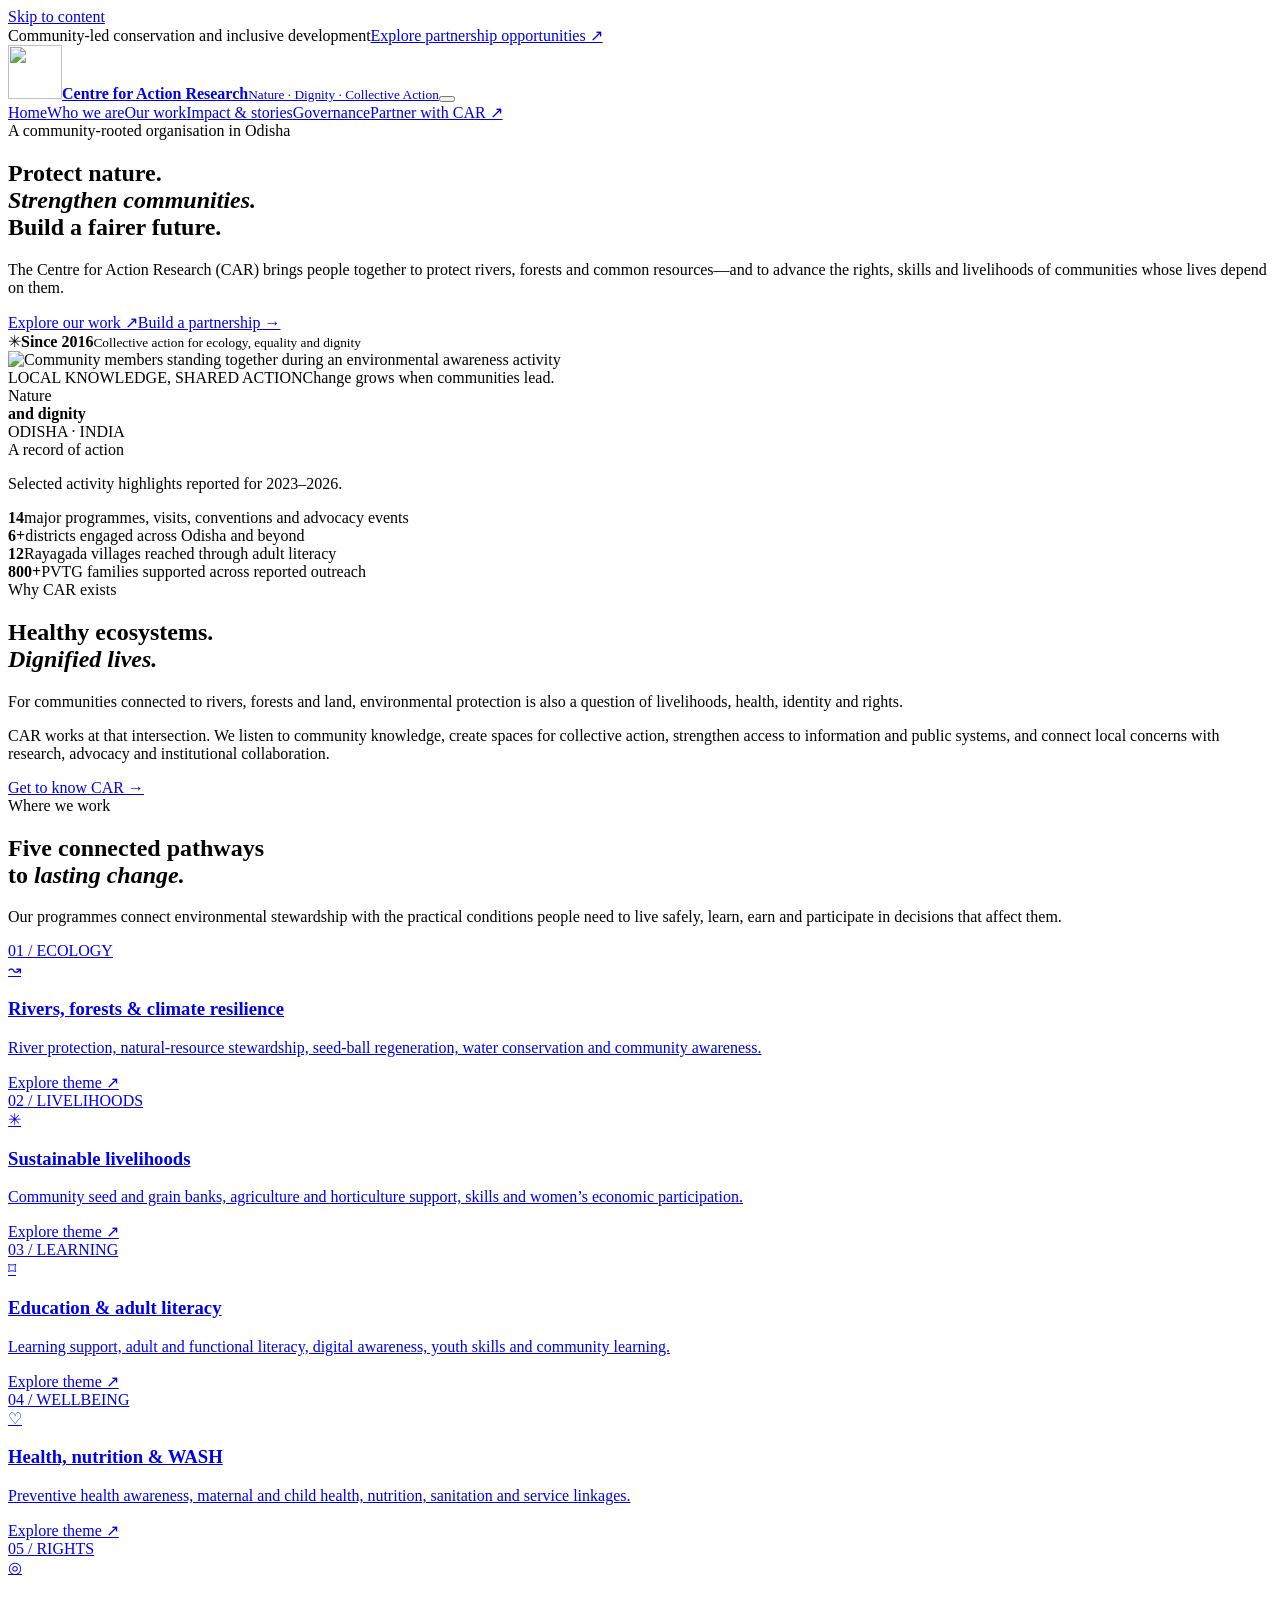
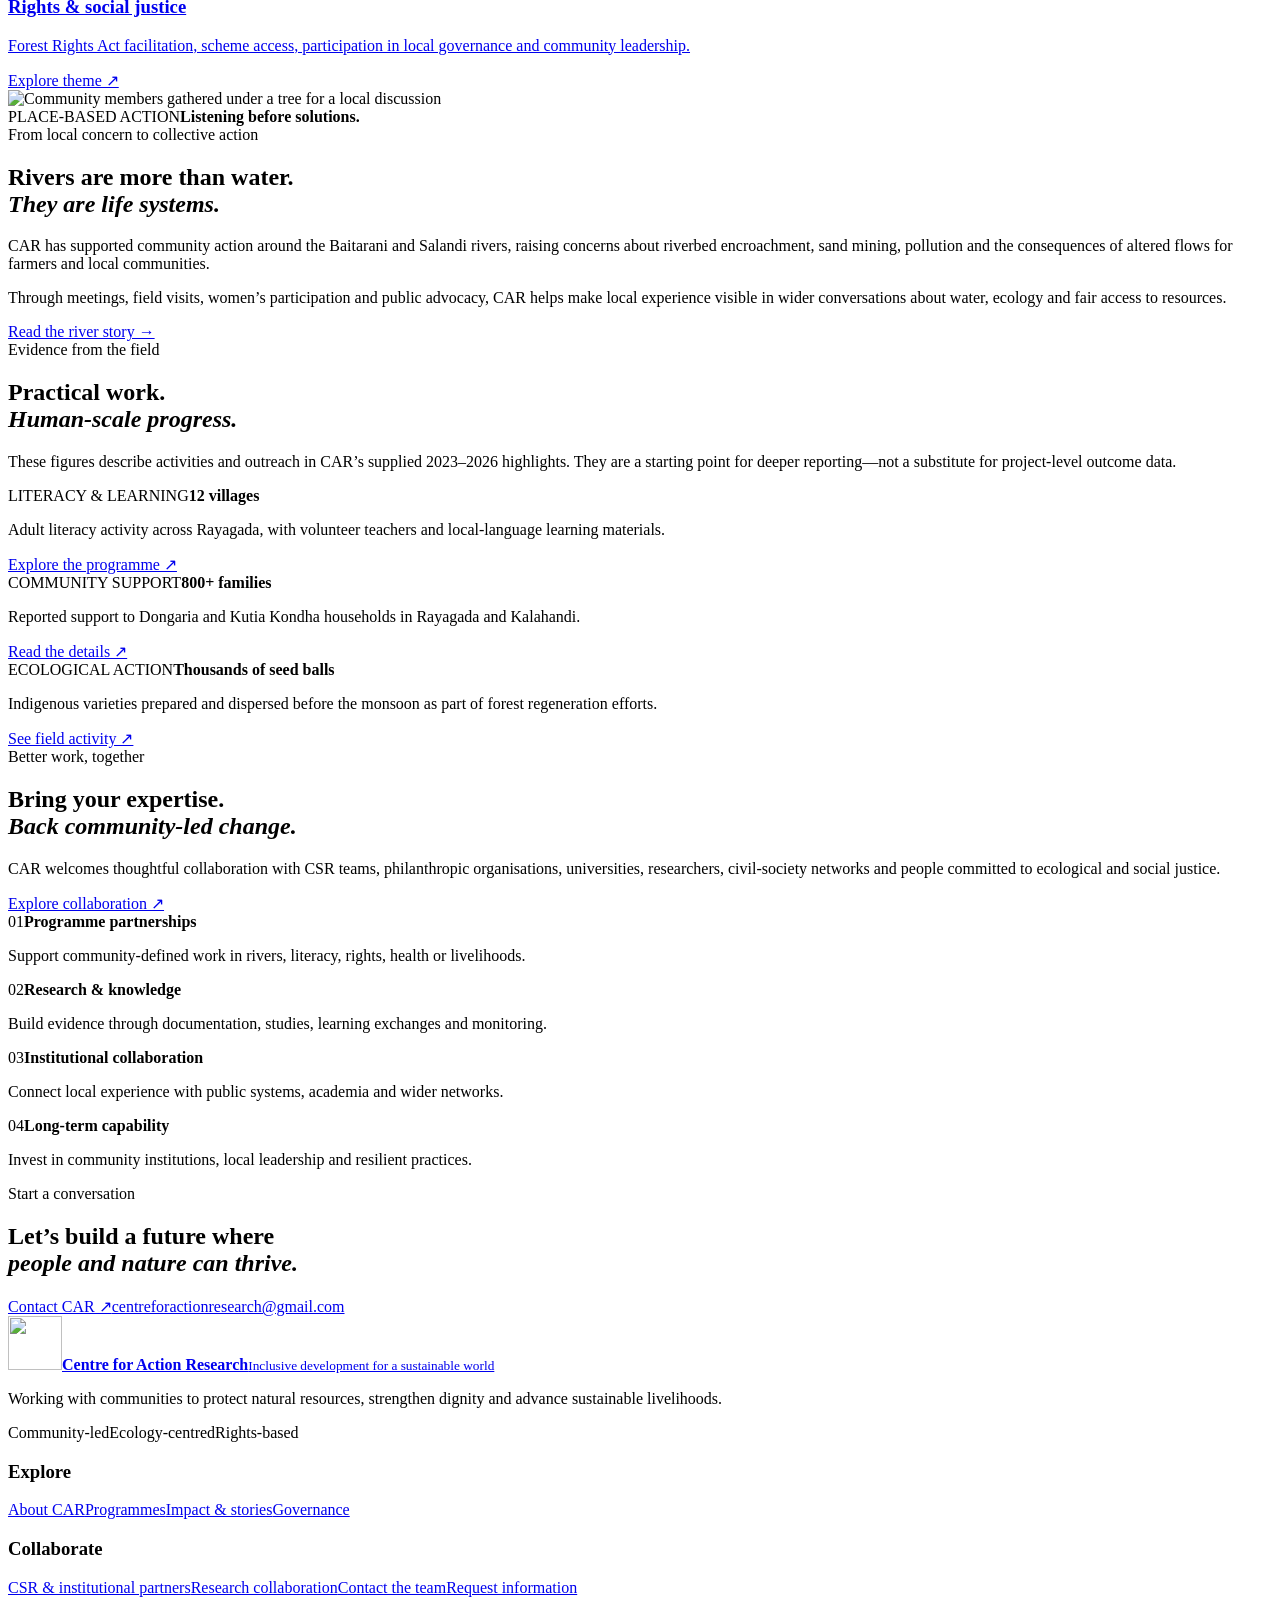
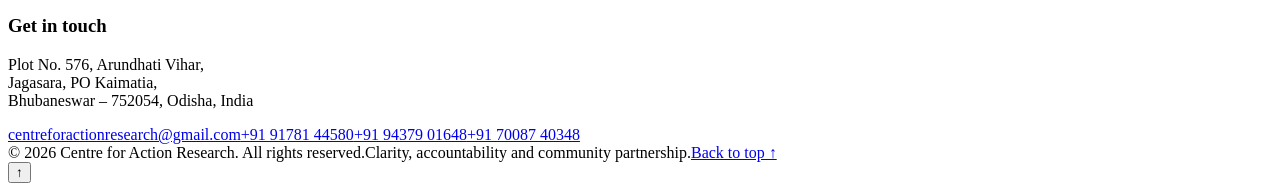
==== index.html @ 3610c7e8 "Add files via upload" ====
<!doctype html><html lang="en"><head><meta charset="utf-8"><meta name="viewport" content="width=device-width, initial-scale=1"><meta name="theme-color" content="#143b2d"><meta name="description" content="Community-led work to protect rivers, forests and common resources while advancing rights, learning and sustainable livelihoods."><meta property="og:type" content="website"><meta property="og:title" content="Nature, dignity & collective action | Centre for Action Research"><meta property="og:description" content="Community-led work to protect rivers, forests and common resources while advancing rights, learning and sustainable livelihoods."><meta property="og:image" content="assets/environment-day.webp"><title>Nature, dignity & collective action | Centre for Action Research</title><link rel="icon" type="image/png" href="assets/favicon.png"><link rel="preconnect" href="https://fonts.googleapis.com"><link rel="preconnect" href="https://fonts.gstatic.com" crossorigin><link href="https://fonts.googleapis.com/css2?family=DM+Sans:wght@400;500;600;700&family=Manrope:wght@400;500;600;700;800&family=Newsreader:opsz,wght@6..72,400;6..72,500;6..72,600&display=swap" rel="stylesheet"><link rel="stylesheet" href="assets/styles.css"></head><body data-current="index.html"><a class="skip-link" href="#main">Skip to content</a><div class="announcement"><div class="container announce-inner"><span><i></i> Community-led conservation and inclusive development</span><a href="partnerships.html">Explore partnership opportunities ↗</a></div></div><header class="site-header" id="top"><div class="container nav-shell"><a class="brand" href="index.html" aria-label="Centre for Action Research home"><img src="assets/car-mark.webp" alt="" width="54" height="54"><span class="brand-copy"><b>Centre for Action Research</b><small>Nature · Dignity · Collective Action</small></span></a><button class="menu-toggle" type="button" aria-label="Open navigation" aria-expanded="false" aria-controls="primary-navigation"><span></span><span></span></button><nav class="primary-nav" id="primary-navigation" aria-label="Main navigation"><a href="index.html" data-page="index.html">Home</a><a href="about.html" data-page="about.html">Who we are</a><a href="programmes.html" data-page="programmes.html">Our work</a><a href="impact.html" data-page="impact.html">Impact & stories</a><a href="governance.html" data-page="governance.html">Governance</a><a class="nav-cta" href="partnerships.html">Partner with CAR ↗</a></nav></div></header><main id="main">
<section class="hero"><div class="container hero-grid"><div class="hero-copy" data-reveal><div class="eyebrow"><span class="eyebrow-line"></span>A community-rooted organisation in Odisha</div><h1>Protect nature.<br><em>Strengthen communities.</em><br>Build a fairer future.</h1><p class="hero-lede">The Centre for Action Research (CAR) brings people together to protect rivers, forests and common resources—and to advance the rights, skills and livelihoods of communities whose lives depend on them.</p><div class="hero-actions"><a class="btn btn-primary" href="programmes.html">Explore our work ↗</a><a class="btn btn-quiet" href="partnerships.html">Build a partnership →</a></div><div class="hero-note"><span class="note-mark">✳</span><span><b>Since 2016</b><small>Collective action for ecology, equality and dignity</small></span></div></div><div class="hero-visual" data-reveal><div class="hero-photo-wrap"><img src="assets/environment-day.webp" alt="Community members standing together during an environmental awareness activity" fetchpriority="high"><div class="photo-vignette"></div><div class="photo-caption"><span class="caption-kicker">LOCAL KNOWLEDGE, SHARED ACTION</span><span>Change grows when communities lead.</span></div></div><div class="hero-seal"><img src="assets/car-mark.webp" alt=""><span>Nature<br><b>and dignity</b></span></div><div class="hero-side-label">ODISHA · INDIA</div></div></div></section>
<section class="proof-strip"><div class="container proof-grid"><div class="proof-intro"><span class="eyebrow eyebrow-dark">A record of action</span><p>Selected activity highlights reported for 2023–2026.</p></div><div class="proof-stat"><strong>14</strong><span>major programmes, visits, conventions and advocacy events</span></div><div class="proof-stat"><strong>6+</strong><span>districts engaged across Odisha and beyond</span></div><div class="proof-stat"><strong>12</strong><span>Rayagada villages reached through adult literacy</span></div><div class="proof-stat"><strong>800+</strong><span>PVTG families supported across reported outreach</span></div></div></section>
<section class="section section-intro"><div class="container intro-grid"><div data-reveal><div class="eyebrow"><span class="eyebrow-line"></span>Why CAR exists</div><h2>Healthy ecosystems.<br><em>Dignified lives.</em></h2></div><div class="intro-text" data-reveal><p class="lead">For communities connected to rivers, forests and land, environmental protection is also a question of livelihoods, health, identity and rights.</p><p>CAR works at that intersection. We listen to community knowledge, create spaces for collective action, strengthen access to information and public systems, and connect local concerns with research, advocacy and institutional collaboration.</p><a class="text-link" href="about.html">Get to know CAR →</a></div></div></section>
<section class="section section-paper"><div class="container"><div class="section-heading-row" data-reveal><div><div class="eyebrow"><span class="eyebrow-line"></span>Where we work</div><h2>Five connected pathways<br>to <em>lasting change.</em></h2></div><p>Our programmes connect environmental stewardship with the practical conditions people need to live safely, learn, earn and participate in decisions that affect them.</p></div><div class="work-grid">
<a class="work-card work-card-feature" href="programmes.html#environment" data-reveal><div class="card-number">01 / ECOLOGY</div><div class="card-icon">↝</div><h3>Rivers, forests & climate resilience</h3><p>River protection, natural-resource stewardship, seed-ball regeneration, water conservation and community awareness.</p><span class="card-arrow">Explore theme ↗</span></a>
<a class="work-card" href="programmes.html#livelihoods" data-reveal><div class="card-number">02 / LIVELIHOODS</div><div class="card-icon">✳</div><h3>Sustainable livelihoods</h3><p>Community seed and grain banks, agriculture and horticulture support, skills and women’s economic participation.</p><span class="card-arrow">Explore theme ↗</span></a>
<a class="work-card" href="programmes.html#learning" data-reveal><div class="card-number">03 / LEARNING</div><div class="card-icon">⌑</div><h3>Education & adult literacy</h3><p>Learning support, adult and functional literacy, digital awareness, youth skills and community learning.</p><span class="card-arrow">Explore theme ↗</span></a>
<a class="work-card" href="programmes.html#health" data-reveal><div class="card-number">04 / WELLBEING</div><div class="card-icon">♡</div><h3>Health, nutrition & WASH</h3><p>Preventive health awareness, maternal and child health, nutrition, sanitation and service linkages.</p><span class="card-arrow">Explore theme ↗</span></a>
<a class="work-card" href="programmes.html#justice" data-reveal><div class="card-number">05 / RIGHTS</div><div class="card-icon">◎</div><h3>Rights & social justice</h3><p>Forest Rights Act facilitation, scheme access, participation in local governance and community leadership.</p><span class="card-arrow">Explore theme ↗</span></a></div></div></section>
<section class="section river-story"><div class="container story-grid"><div class="story-image" data-reveal><img src="assets/community-dialogue.webp" alt="Community members gathered under a tree for a local discussion"><div class="image-label"><span>PLACE-BASED ACTION</span><b>Listening before solutions.</b></div></div><div class="story-copy" data-reveal><div class="eyebrow eyebrow-light"><span class="eyebrow-line"></span>From local concern to collective action</div><h2>Rivers are more than water.<br><em>They are life systems.</em></h2><p>CAR has supported community action around the Baitarani and Salandi rivers, raising concerns about riverbed encroachment, sand mining, pollution and the consequences of altered flows for farmers and local communities.</p><p>Through meetings, field visits, women’s participation and public advocacy, CAR helps make local experience visible in wider conversations about water, ecology and fair access to resources.</p><a class="btn btn-light-outline" href="impact.html#rivers">Read the river story →</a></div></div></section>
<section class="section"><div class="container"><div class="section-heading-row" data-reveal><div><div class="eyebrow"><span class="eyebrow-line"></span>Evidence from the field</div><h2>Practical work.<br><em>Human-scale progress.</em></h2></div><p>These figures describe activities and outreach in CAR’s supplied 2023–2026 highlights. They are a starting point for deeper reporting—not a substitute for project-level outcome data.</p></div><div class="impact-band"><article class="impact-feature"><span class="impact-label">LITERACY & LEARNING</span><strong>12 villages</strong><p>Adult literacy activity across Rayagada, with volunteer teachers and local-language learning materials.</p><a href="impact.html#literacy">Explore the programme ↗</a></article><article class="impact-feature"><span class="impact-label">COMMUNITY SUPPORT</span><strong>800+ families</strong><p>Reported support to Dongaria and Kutia Kondha households in Rayagada and Kalahandi.</p><a href="impact.html#pvtg">Read the details ↗</a></article><article class="impact-feature"><span class="impact-label">ECOLOGICAL ACTION</span><strong>Thousands of seed balls</strong><p>Indigenous varieties prepared and dispersed before the monsoon as part of forest regeneration efforts.</p><a href="impact.html#seedballs">See field activity ↗</a></article></div></div></section>
<section class="section section-paper"><div class="container partners-grid"><div data-reveal><div class="eyebrow"><span class="eyebrow-line"></span>Better work, together</div><h2>Bring your expertise.<br><em>Back community-led change.</em></h2><p class="lead">CAR welcomes thoughtful collaboration with CSR teams, philanthropic organisations, universities, researchers, civil-society networks and people committed to ecological and social justice.</p><a class="btn btn-primary" href="partnerships.html">Explore collaboration ↗</a></div><div class="partner-note-grid" data-reveal><div class="partner-note"><span>01</span><b>Programme partnerships</b><p>Support community-defined work in rivers, literacy, rights, health or livelihoods.</p></div><div class="partner-note"><span>02</span><b>Research & knowledge</b><p>Build evidence through documentation, studies, learning exchanges and monitoring.</p></div><div class="partner-note"><span>03</span><b>Institutional collaboration</b><p>Connect local experience with public systems, academia and wider networks.</p></div><div class="partner-note"><span>04</span><b>Long-term capability</b><p>Invest in community institutions, local leadership and resilient practices.</p></div></div></div></section>
<section class="section final-cta"><div class="container cta-inner" data-reveal><div><span class="eyebrow eyebrow-light"><span class="eyebrow-line"></span>Start a conversation</span><h2>Let’s build a future where<br><em>people and nature can thrive.</em></h2></div><div class="cta-actions"><a class="btn btn-sand" href="contact.html">Contact CAR ↗</a><a class="cta-email" href="mailto:centreforactionresearch@gmail.com">centreforactionresearch@gmail.com</a></div></div></section>
</main>
<footer class="site-footer"><div class="container footer-top"><div class="footer-brand-block"><a class="brand brand-footer" href="index.html"><img src="assets/car-mark.webp" alt="" width="54" height="54"><span class="brand-copy"><b>Centre for Action Research</b><small>Inclusive development for a sustainable world</small></span></a><p>Working with communities to protect natural resources, strengthen dignity and advance sustainable livelihoods.</p><div class="footer-pills"><span>Community-led</span><span>Ecology-centred</span><span>Rights-based</span></div></div><div class="footer-col"><h3>Explore</h3><a href="about.html">About CAR</a><a href="programmes.html">Programmes</a><a href="impact.html">Impact & stories</a><a href="governance.html">Governance</a></div><div class="footer-col"><h3>Collaborate</h3><a href="partnerships.html">CSR & institutional partners</a><a href="partnerships.html#research">Research collaboration</a><a href="contact.html">Contact the team</a><a href="mailto:centreforactionresearch@gmail.com?subject=CAR%20information%20request">Request information</a></div><div class="footer-col footer-contact"><h3>Get in touch</h3><p>Plot No. 576, Arundhati Vihar,<br>Jagasara, PO Kaimatia,<br>Bhubaneswar – 752054, Odisha, India</p><a href="mailto:centreforactionresearch@gmail.com">centreforactionresearch@gmail.com</a><a href="tel:+919178144580">+91 91781 44580</a><a href="tel:+919437901648">+91 94379 01648</a><a href="tel:+917008740348">+91 70087 40348</a></div></div><div class="container footer-bottom"><span>© <span data-year>2026</span> Centre for Action Research. All rights reserved.</span><span>Clarity, accountability and community partnership.</span><a href="#top">Back to top ↑</a></div></footer><button class="back-to-top" type="button" aria-label="Back to top">↑</button><script src="assets/site.js" defer></script></body></html>
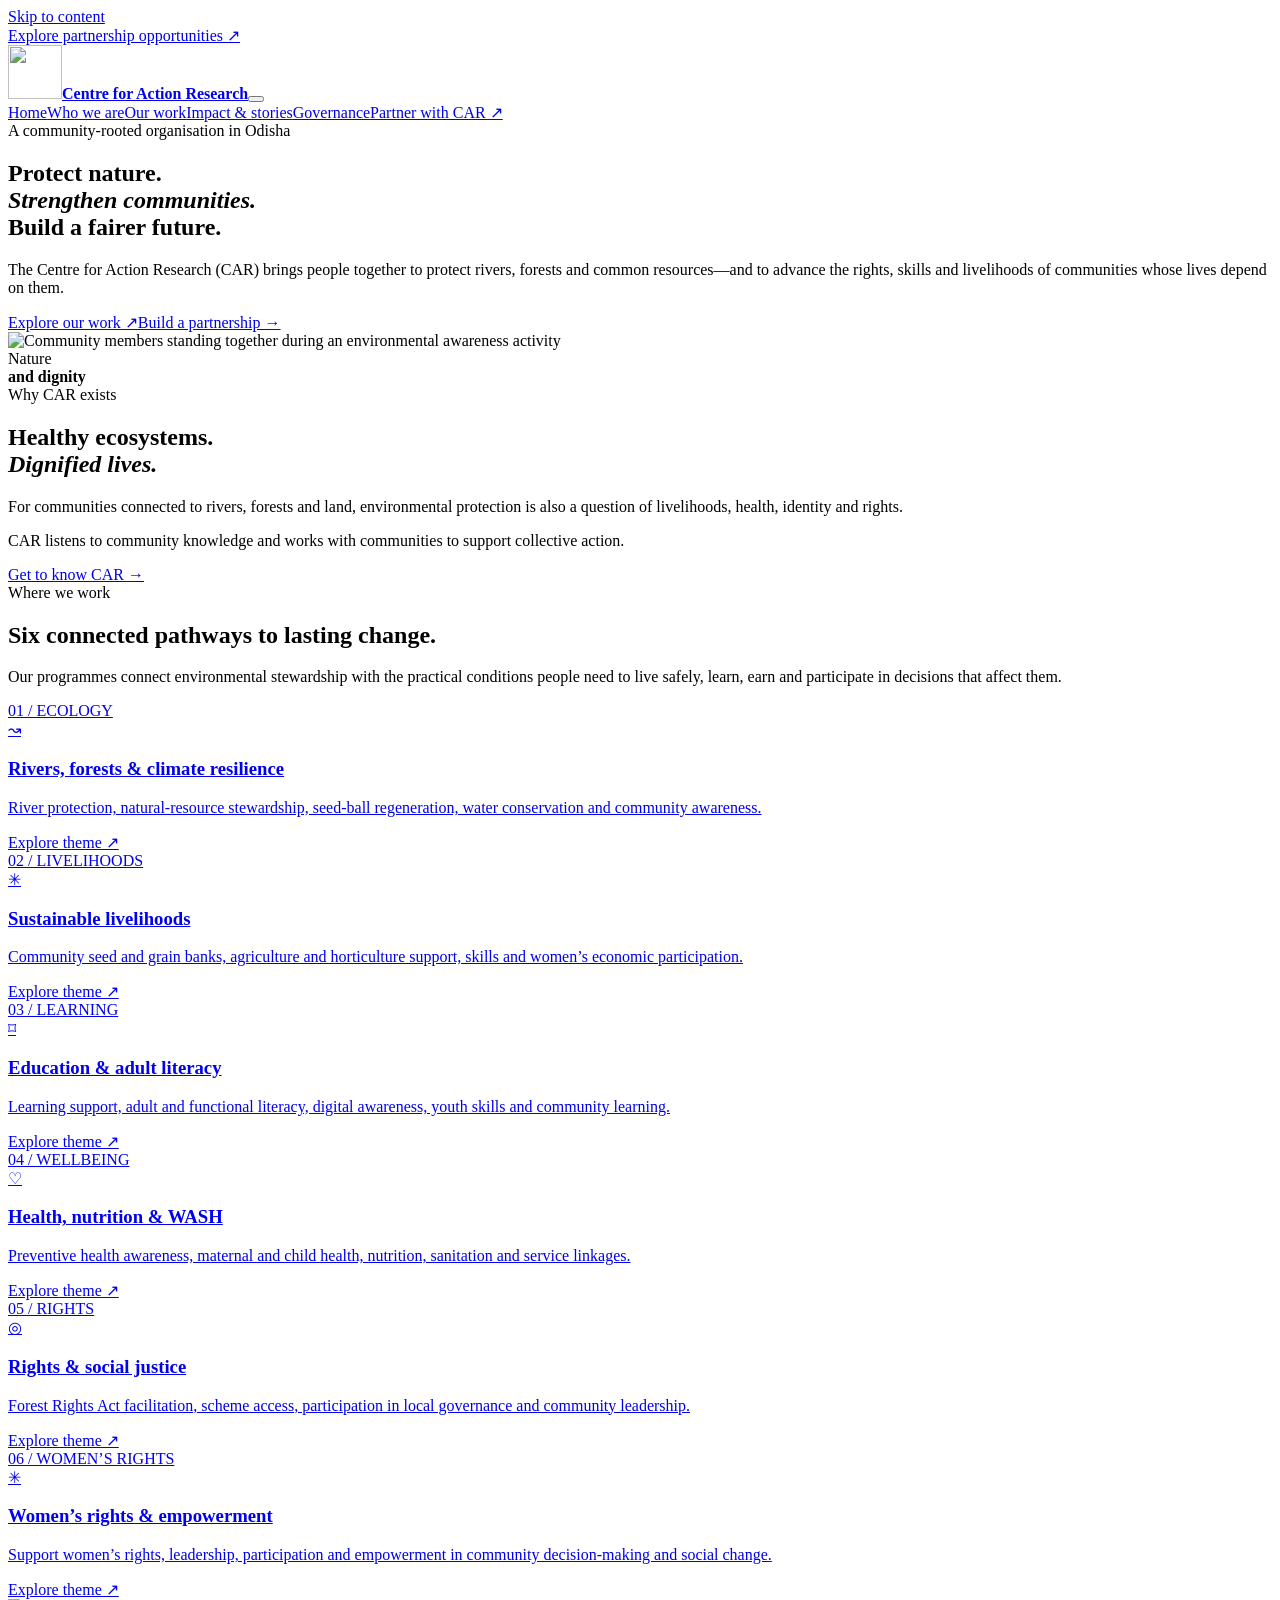
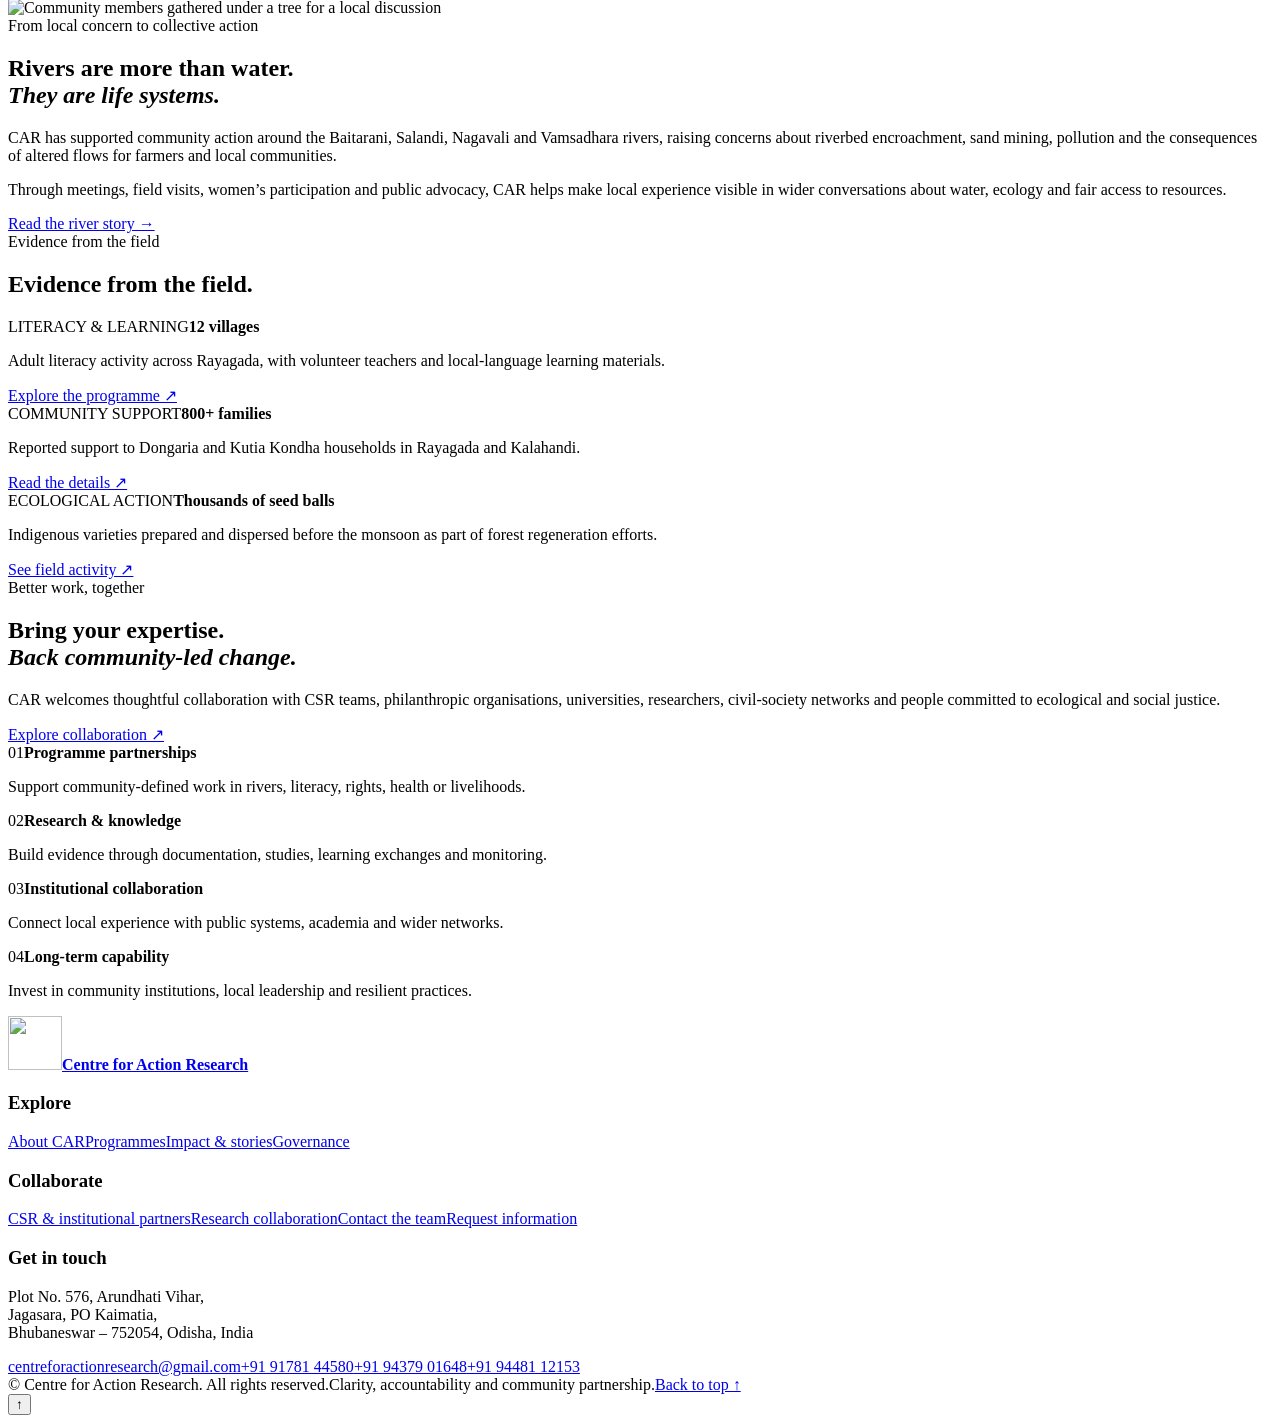
==== commit 3db8ac3f: "Add files via upload" ====
--- a/index.html
+++ b/index.html
@@ -1,16 +1,16 @@
-<!doctype html><html lang="en"><head><meta charset="utf-8"><meta name="viewport" content="width=device-width, initial-scale=1"><meta name="theme-color" content="#143b2d"><meta name="description" content="Community-led work to protect rivers, forests and common resources while advancing rights, learning and sustainable livelihoods."><meta property="og:type" content="website"><meta property="og:title" content="Nature, dignity & collective action | Centre for Action Research"><meta property="og:description" content="Community-led work to protect rivers, forests and common resources while advancing rights, learning and sustainable livelihoods."><meta property="og:image" content="assets/environment-day.webp"><title>Nature, dignity & collective action | Centre for Action Research</title><link rel="icon" type="image/png" href="assets/favicon.png"><link rel="preconnect" href="https://fonts.googleapis.com"><link rel="preconnect" href="https://fonts.gstatic.com" crossorigin><link href="https://fonts.googleapis.com/css2?family=DM+Sans:wght@400;500;600;700&family=Manrope:wght@400;500;600;700;800&family=Newsreader:opsz,wght@6..72,400;6..72,500;6..72,600&display=swap" rel="stylesheet"><link rel="stylesheet" href="assets/styles.css"></head><body data-current="index.html"><a class="skip-link" href="#main">Skip to content</a><div class="announcement"><div class="container announce-inner"><span><i></i> Community-led conservation and inclusive development</span><a href="partnerships.html">Explore partnership opportunities ↗</a></div></div><header class="site-header" id="top"><div class="container nav-shell"><a class="brand" href="index.html" aria-label="Centre for Action Research home"><img src="assets/car-mark.webp" alt="" width="54" height="54"><span class="brand-copy"><b>Centre for Action Research</b><small>Nature · Dignity · Collective Action</small></span></a><button class="menu-toggle" type="button" aria-label="Open navigation" aria-expanded="false" aria-controls="primary-navigation"><span></span><span></span></button><nav class="primary-nav" id="primary-navigation" aria-label="Main navigation"><a href="index.html" data-page="index.html">Home</a><a href="about.html" data-page="about.html">Who we are</a><a href="programmes.html" data-page="programmes.html">Our work</a><a href="impact.html" data-page="impact.html">Impact & stories</a><a href="governance.html" data-page="governance.html">Governance</a><a class="nav-cta" href="partnerships.html">Partner with CAR ↗</a></nav></div></header><main id="main">
-<section class="hero"><div class="container hero-grid"><div class="hero-copy" data-reveal><div class="eyebrow"><span class="eyebrow-line"></span>A community-rooted organisation in Odisha</div><h1>Protect nature.<br><em>Strengthen communities.</em><br>Build a fairer future.</h1><p class="hero-lede">The Centre for Action Research (CAR) brings people together to protect rivers, forests and common resources—and to advance the rights, skills and livelihoods of communities whose lives depend on them.</p><div class="hero-actions"><a class="btn btn-primary" href="programmes.html">Explore our work ↗</a><a class="btn btn-quiet" href="partnerships.html">Build a partnership →</a></div><div class="hero-note"><span class="note-mark">✳</span><span><b>Since 2016</b><small>Collective action for ecology, equality and dignity</small></span></div></div><div class="hero-visual" data-reveal><div class="hero-photo-wrap"><img src="assets/environment-day.webp" alt="Community members standing together during an environmental awareness activity" fetchpriority="high"><div class="photo-vignette"></div><div class="photo-caption"><span class="caption-kicker">LOCAL KNOWLEDGE, SHARED ACTION</span><span>Change grows when communities lead.</span></div></div><div class="hero-seal"><img src="assets/car-mark.webp" alt=""><span>Nature<br><b>and dignity</b></span></div><div class="hero-side-label">ODISHA · INDIA</div></div></div></section>
-<section class="proof-strip"><div class="container proof-grid"><div class="proof-intro"><span class="eyebrow eyebrow-dark">A record of action</span><p>Selected activity highlights reported for 2023–2026.</p></div><div class="proof-stat"><strong>14</strong><span>major programmes, visits, conventions and advocacy events</span></div><div class="proof-stat"><strong>6+</strong><span>districts engaged across Odisha and beyond</span></div><div class="proof-stat"><strong>12</strong><span>Rayagada villages reached through adult literacy</span></div><div class="proof-stat"><strong>800+</strong><span>PVTG families supported across reported outreach</span></div></div></section>
-<section class="section section-intro"><div class="container intro-grid"><div data-reveal><div class="eyebrow"><span class="eyebrow-line"></span>Why CAR exists</div><h2>Healthy ecosystems.<br><em>Dignified lives.</em></h2></div><div class="intro-text" data-reveal><p class="lead">For communities connected to rivers, forests and land, environmental protection is also a question of livelihoods, health, identity and rights.</p><p>CAR works at that intersection. We listen to community knowledge, create spaces for collective action, strengthen access to information and public systems, and connect local concerns with research, advocacy and institutional collaboration.</p><a class="text-link" href="about.html">Get to know CAR →</a></div></div></section>
-<section class="section section-paper"><div class="container"><div class="section-heading-row" data-reveal><div><div class="eyebrow"><span class="eyebrow-line"></span>Where we work</div><h2>Five connected pathways<br>to <em>lasting change.</em></h2></div><p>Our programmes connect environmental stewardship with the practical conditions people need to live safely, learn, earn and participate in decisions that affect them.</p></div><div class="work-grid">
-<a class="work-card work-card-feature" href="programmes.html#environment" data-reveal><div class="card-number">01 / ECOLOGY</div><div class="card-icon">↝</div><h3>Rivers, forests & climate resilience</h3><p>River protection, natural-resource stewardship, seed-ball regeneration, water conservation and community awareness.</p><span class="card-arrow">Explore theme ↗</span></a>
-<a class="work-card" href="programmes.html#livelihoods" data-reveal><div class="card-number">02 / LIVELIHOODS</div><div class="card-icon">✳</div><h3>Sustainable livelihoods</h3><p>Community seed and grain banks, agriculture and horticulture support, skills and women’s economic participation.</p><span class="card-arrow">Explore theme ↗</span></a>
-<a class="work-card" href="programmes.html#learning" data-reveal><div class="card-number">03 / LEARNING</div><div class="card-icon">⌑</div><h3>Education & adult literacy</h3><p>Learning support, adult and functional literacy, digital awareness, youth skills and community learning.</p><span class="card-arrow">Explore theme ↗</span></a>
-<a class="work-card" href="programmes.html#health" data-reveal><div class="card-number">04 / WELLBEING</div><div class="card-icon">♡</div><h3>Health, nutrition & WASH</h3><p>Preventive health awareness, maternal and child health, nutrition, sanitation and service linkages.</p><span class="card-arrow">Explore theme ↗</span></a>
-<a class="work-card" href="programmes.html#justice" data-reveal><div class="card-number">05 / RIGHTS</div><div class="card-icon">◎</div><h3>Rights & social justice</h3><p>Forest Rights Act facilitation, scheme access, participation in local governance and community leadership.</p><span class="card-arrow">Explore theme ↗</span></a></div></div></section>
-<section class="section river-story"><div class="container story-grid"><div class="story-image" data-reveal><img src="assets/community-dialogue.webp" alt="Community members gathered under a tree for a local discussion"><div class="image-label"><span>PLACE-BASED ACTION</span><b>Listening before solutions.</b></div></div><div class="story-copy" data-reveal><div class="eyebrow eyebrow-light"><span class="eyebrow-line"></span>From local concern to collective action</div><h2>Rivers are more than water.<br><em>They are life systems.</em></h2><p>CAR has supported community action around the Baitarani and Salandi rivers, raising concerns about riverbed encroachment, sand mining, pollution and the consequences of altered flows for farmers and local communities.</p><p>Through meetings, field visits, women’s participation and public advocacy, CAR helps make local experience visible in wider conversations about water, ecology and fair access to resources.</p><a class="btn btn-light-outline" href="impact.html#rivers">Read the river story →</a></div></div></section>
-<section class="section"><div class="container"><div class="section-heading-row" data-reveal><div><div class="eyebrow"><span class="eyebrow-line"></span>Evidence from the field</div><h2>Practical work.<br><em>Human-scale progress.</em></h2></div><p>These figures describe activities and outreach in CAR’s supplied 2023–2026 highlights. They are a starting point for deeper reporting—not a substitute for project-level outcome data.</p></div><div class="impact-band"><article class="impact-feature"><span class="impact-label">LITERACY & LEARNING</span><strong>12 villages</strong><p>Adult literacy activity across Rayagada, with volunteer teachers and local-language learning materials.</p><a href="impact.html#literacy">Explore the programme ↗</a></article><article class="impact-feature"><span class="impact-label">COMMUNITY SUPPORT</span><strong>800+ families</strong><p>Reported support to Dongaria and Kutia Kondha households in Rayagada and Kalahandi.</p><a href="impact.html#pvtg">Read the details ↗</a></article><article class="impact-feature"><span class="impact-label">ECOLOGICAL ACTION</span><strong>Thousands of seed balls</strong><p>Indigenous varieties prepared and dispersed before the monsoon as part of forest regeneration efforts.</p><a href="impact.html#seedballs">See field activity ↗</a></article></div></div></section>
-<section class="section section-paper"><div class="container partners-grid"><div data-reveal><div class="eyebrow"><span class="eyebrow-line"></span>Better work, together</div><h2>Bring your expertise.<br><em>Back community-led change.</em></h2><p class="lead">CAR welcomes thoughtful collaboration with CSR teams, philanthropic organisations, universities, researchers, civil-society networks and people committed to ecological and social justice.</p><a class="btn btn-primary" href="partnerships.html">Explore collaboration ↗</a></div><div class="partner-note-grid" data-reveal><div class="partner-note"><span>01</span><b>Programme partnerships</b><p>Support community-defined work in rivers, literacy, rights, health or livelihoods.</p></div><div class="partner-note"><span>02</span><b>Research & knowledge</b><p>Build evidence through documentation, studies, learning exchanges and monitoring.</p></div><div class="partner-note"><span>03</span><b>Institutional collaboration</b><p>Connect local experience with public systems, academia and wider networks.</p></div><div class="partner-note"><span>04</span><b>Long-term capability</b><p>Invest in community institutions, local leadership and resilient practices.</p></div></div></div></section>
-<section class="section final-cta"><div class="container cta-inner" data-reveal><div><span class="eyebrow eyebrow-light"><span class="eyebrow-line"></span>Start a conversation</span><h2>Let’s build a future where<br><em>people and nature can thrive.</em></h2></div><div class="cta-actions"><a class="btn btn-sand" href="contact.html">Contact CAR ↗</a><a class="cta-email" href="mailto:centreforactionresearch@gmail.com">centreforactionresearch@gmail.com</a></div></div></section>
+<!DOCTYPE html>
+
+<html lang="en"><head><meta charset="utf-8"/><meta content="width=device-width, initial-scale=1" name="viewport"/><meta content="#143b2d" name="theme-color"/><meta content="Community-led work to protect rivers, forests and common resources while advancing rights, learning and sustainable livelihoods." name="description"/><meta content="website" property="og:type"/><meta content="Centre for Action Research" property="og:title"/><meta content="Community-led work to protect rivers, forests and common resources while advancing rights, learning and sustainable livelihoods." property="og:description"/><meta content="assets/environment-day.webp" property="og:image"/><title>Centre for Action Research</title><link href="assets/favicon.png" rel="icon" type="image/png"/><link href="https://fonts.googleapis.com" rel="preconnect"/><link crossorigin="" href="https://fonts.gstatic.com" rel="preconnect"/><link href="https://fonts.googleapis.com/css2?family=DM+Sans:wght@400;500;600;700&amp;family=Manrope:wght@400;500;600;700;800&amp;family=Newsreader:opsz,wght@6..72,400;6..72,500;6..72,600&amp;display=swap" rel="stylesheet"/><link href="assets/styles.css" rel="stylesheet"/></head><body data-current="index.html"><a class="skip-link" href="#main">Skip to content</a><div class="announcement"><div class="container announce-inner"><a href="partnerships.html">Explore partnership opportunities ↗</a></div></div><header class="site-header" id="top"><div class="container nav-shell"><a aria-label="Centre for Action Research home" class="brand" href="index.html"><img alt="" height="54" src="assets/car-mark.webp" width="54"/><span class="brand-copy"><b>Centre for Action Research</b></span></a><button aria-controls="primary-navigation" aria-expanded="false" aria-label="Open navigation" class="menu-toggle" type="button"><span></span><span></span></button><nav aria-label="Main navigation" class="primary-nav" id="primary-navigation"><a data-page="index.html" href="index.html">Home</a><a data-page="about.html" href="about.html">Who we are</a><a data-page="programmes.html" href="programmes.html">Our work</a><a data-page="impact.html" href="impact.html">Impact &amp; stories</a><a data-page="governance.html" href="governance.html">Governance</a><a class="nav-cta" href="partnerships.html">Partner with CAR ↗</a></nav></div></header><main id="main">
+<section class="hero"><div class="container hero-grid"><div class="hero-copy" data-reveal=""><div class="eyebrow"><span class="eyebrow-line"></span>A community-rooted organisation in Odisha</div><h1>Protect nature.<br/><em>Strengthen communities.</em><br/>Build a fairer future.</h1><p class="hero-lede">The Centre for Action Research (CAR) brings people together to protect rivers, forests and common resources—and to advance the rights, skills and livelihoods of communities whose lives depend on them.</p><div class="hero-actions"><a class="btn btn-primary" href="programmes.html">Explore our work ↗</a><a class="btn btn-quiet" href="partnerships.html">Build a partnership →</a></div></div><div class="hero-visual" data-reveal=""><div class="hero-photo-wrap"><img alt="Community members standing together during an environmental awareness activity" fetchpriority="high" src="assets/environment-day.webp"/><div class="photo-vignette"></div></div><div class="hero-seal"><img alt="" src="assets/car-mark.webp"/><span>Nature<br/><b>and dignity</b></span></div></div></div></section>
+<section class="section section-intro"><div class="container intro-grid"><div data-reveal=""><div class="eyebrow"><span class="eyebrow-line"></span>Why CAR exists</div><h2>Healthy ecosystems.<br/><em>Dignified lives.</em></h2></div><div class="intro-text" data-reveal=""><p class="lead">For communities connected to rivers, forests and land, environmental protection is also a question of livelihoods, health, identity and rights.</p><p>CAR listens to community knowledge and works with communities to support collective action.</p><a class="text-link" href="about.html">Get to know CAR →</a></div></div></section>
+<section class="section section-paper"><div class="container"><div class="section-heading-row" data-reveal=""><div><div class="eyebrow"><span class="eyebrow-line"></span>Where we work</div><h2>Six connected pathways to lasting change.</h2></div><p>Our programmes connect environmental stewardship with the practical conditions people need to live safely, learn, earn and participate in decisions that affect them.</p></div><div class="work-grid">
+<a class="work-card work-card-feature" data-reveal="" href="programmes.html#environment"><div class="card-number">01 / ECOLOGY</div><div class="card-icon">↝</div><h3>Rivers, forests &amp; climate resilience</h3><p>River protection, natural-resource stewardship, seed-ball regeneration, water conservation and community awareness.</p><span class="card-arrow">Explore theme ↗</span></a>
+<a class="work-card" data-reveal="" href="programmes.html#livelihoods"><div class="card-number">02 / LIVELIHOODS</div><div class="card-icon">✳</div><h3>Sustainable livelihoods</h3><p>Community seed and grain banks, agriculture and horticulture support, skills and women’s economic participation.</p><span class="card-arrow">Explore theme ↗</span></a>
+<a class="work-card" data-reveal="" href="programmes.html#learning"><div class="card-number">03 / LEARNING</div><div class="card-icon">⌑</div><h3>Education &amp; adult literacy</h3><p>Learning support, adult and functional literacy, digital awareness, youth skills and community learning.</p><span class="card-arrow">Explore theme ↗</span></a>
+<a class="work-card" data-reveal="" href="programmes.html#health"><div class="card-number">04 / WELLBEING</div><div class="card-icon">♡</div><h3>Health, nutrition &amp; WASH</h3><p>Preventive health awareness, maternal and child health, nutrition, sanitation and service linkages.</p><span class="card-arrow">Explore theme ↗</span></a>
+<a class="work-card" data-reveal="" href="programmes.html#justice"><div class="card-number">05 / RIGHTS</div><div class="card-icon">◎</div><h3>Rights &amp; social justice</h3><p>Forest Rights Act facilitation, scheme access, participation in local governance and community leadership.</p><span class="card-arrow">Explore theme ↗</span></a><a class="work-card" href="about.html#values"><div class="card-number">06 / WOMEN’S RIGHTS</div><div class="card-icon">✳</div><h3>Women’s rights &amp; empowerment</h3><p>Support women’s rights, leadership, participation and empowerment in community decision-making and social change.</p><span class="card-arrow">Explore theme ↗</span></a></div></div></section>
+<section class="section river-story"><div class="container story-grid"><div class="story-image" data-reveal=""><img alt="Community members gathered under a tree for a local discussion" src="assets/community-dialogue.webp"/></div><div class="story-copy" data-reveal=""><div class="eyebrow eyebrow-light"><span class="eyebrow-line"></span>From local concern to collective action</div><h2>Rivers are more than water.<br/><em>They are life systems.</em></h2><p>CAR has supported community action around the Baitarani, Salandi, Nagavali and Vamsadhara rivers, raising concerns about riverbed encroachment, sand mining, pollution and the consequences of altered flows for farmers and local communities.</p><p>Through meetings, field visits, women’s participation and public advocacy, CAR helps make local experience visible in wider conversations about water, ecology and fair access to resources.</p><a class="btn btn-light-outline" href="impact.html#rivers">Read the river story →</a></div></div></section>
+<section class="section"><div class="container"><div class="section-heading-row" data-reveal=""><div><div class="eyebrow"><span class="eyebrow-line"></span>Evidence from the field</div><h2>Evidence from the field.</h2></div></div><div class="impact-band"><article class="impact-feature"><span class="impact-label">LITERACY &amp; LEARNING</span><strong>12 villages</strong><p>Adult literacy activity across Rayagada, with volunteer teachers and local-language learning materials.</p><a href="impact.html#literacy">Explore the programme ↗</a></article><article class="impact-feature"><span class="impact-label">COMMUNITY SUPPORT</span><strong>800+ families</strong><p>Reported support to Dongaria and Kutia Kondha households in Rayagada and Kalahandi.</p><a href="impact.html#pvtg">Read the details ↗</a></article><article class="impact-feature"><span class="impact-label">ECOLOGICAL ACTION</span><strong>Thousands of seed balls</strong><p>Indigenous varieties prepared and dispersed before the monsoon as part of forest regeneration efforts.</p><a href="impact.html#seedballs">See field activity ↗</a></article></div></div></section>
+<section class="section section-paper"><div class="container partners-grid"><div data-reveal=""><div class="eyebrow"><span class="eyebrow-line"></span>Better work, together</div><h2>Bring your expertise.<br/><em>Back community-led change.</em></h2><p class="lead">CAR welcomes thoughtful collaboration with CSR teams, philanthropic organisations, universities, researchers, civil-society networks and people committed to ecological and social justice.</p><a class="btn btn-primary" href="partnerships.html">Explore collaboration ↗</a></div><div class="partner-note-grid" data-reveal=""><div class="partner-note"><span>01</span><b>Programme partnerships</b><p>Support community-defined work in rivers, literacy, rights, health or livelihoods.</p></div><div class="partner-note"><span>02</span><b>Research &amp; knowledge</b><p>Build evidence through documentation, studies, learning exchanges and monitoring.</p></div><div class="partner-note"><span>03</span><b>Institutional collaboration</b><p>Connect local experience with public systems, academia and wider networks.</p></div><div class="partner-note"><span>04</span><b>Long-term capability</b><p>Invest in community institutions, local leadership and resilient practices.</p></div></div></div></section>
 </main>
-<footer class="site-footer"><div class="container footer-top"><div class="footer-brand-block"><a class="brand brand-footer" href="index.html"><img src="assets/car-mark.webp" alt="" width="54" height="54"><span class="brand-copy"><b>Centre for Action Research</b><small>Inclusive development for a sustainable world</small></span></a><p>Working with communities to protect natural resources, strengthen dignity and advance sustainable livelihoods.</p><div class="footer-pills"><span>Community-led</span><span>Ecology-centred</span><span>Rights-based</span></div></div><div class="footer-col"><h3>Explore</h3><a href="about.html">About CAR</a><a href="programmes.html">Programmes</a><a href="impact.html">Impact & stories</a><a href="governance.html">Governance</a></div><div class="footer-col"><h3>Collaborate</h3><a href="partnerships.html">CSR & institutional partners</a><a href="partnerships.html#research">Research collaboration</a><a href="contact.html">Contact the team</a><a href="mailto:centreforactionresearch@gmail.com?subject=CAR%20information%20request">Request information</a></div><div class="footer-col footer-contact"><h3>Get in touch</h3><p>Plot No. 576, Arundhati Vihar,<br>Jagasara, PO Kaimatia,<br>Bhubaneswar – 752054, Odisha, India</p><a href="mailto:centreforactionresearch@gmail.com">centreforactionresearch@gmail.com</a><a href="tel:+919178144580">+91 91781 44580</a><a href="tel:+919437901648">+91 94379 01648</a><a href="tel:+917008740348">+91 70087 40348</a></div></div><div class="container footer-bottom"><span>© <span data-year>2026</span> Centre for Action Research. All rights reserved.</span><span>Clarity, accountability and community partnership.</span><a href="#top">Back to top ↑</a></div></footer><button class="back-to-top" type="button" aria-label="Back to top">↑</button><script src="assets/site.js" defer></script></body></html>+<footer class="site-footer"><div class="container footer-top"><div class="footer-brand-block"><a class="brand brand-footer" href="index.html"><img alt="" height="54" src="assets/car-mark.webp" width="54"/><span class="brand-copy"><b>Centre for Action Research</b></span></a></div><div class="footer-col"><h3>Explore</h3><a href="about.html">About CAR</a><a href="programmes.html">Programmes</a><a href="impact.html">Impact &amp; stories</a><a href="governance.html">Governance</a></div><div class="footer-col"><h3>Collaborate</h3><a href="partnerships.html">CSR &amp; institutional partners</a><a href="partnerships.html#research">Research collaboration</a><a href="contact.html">Contact the team</a><a href="mailto:centreforactionresearch@gmail.com?subject=CAR%20information%20request">Request information</a></div><div class="footer-col footer-contact"><h3>Get in touch</h3><p>Plot No. 576, Arundhati Vihar,<br/>Jagasara, PO Kaimatia,<br/>Bhubaneswar – 752054, Odisha, India</p><a href="mailto:centreforactionresearch@gmail.com">centreforactionresearch@gmail.com</a><a href="tel:+919178144580">+91 91781 44580</a><a href="tel:+919437901648">+91 94379 01648</a><a href="tel:+919448112153">+91 94481 12153</a></div></div><div class="container footer-bottom"><span>© Centre for Action Research. All rights reserved.</span><span>Clarity, accountability and community partnership.</span><a href="#top">Back to top ↑</a></div></footer><button aria-label="Back to top" class="back-to-top" type="button">↑</button><script defer="" src="assets/site.js"></script></body></html>
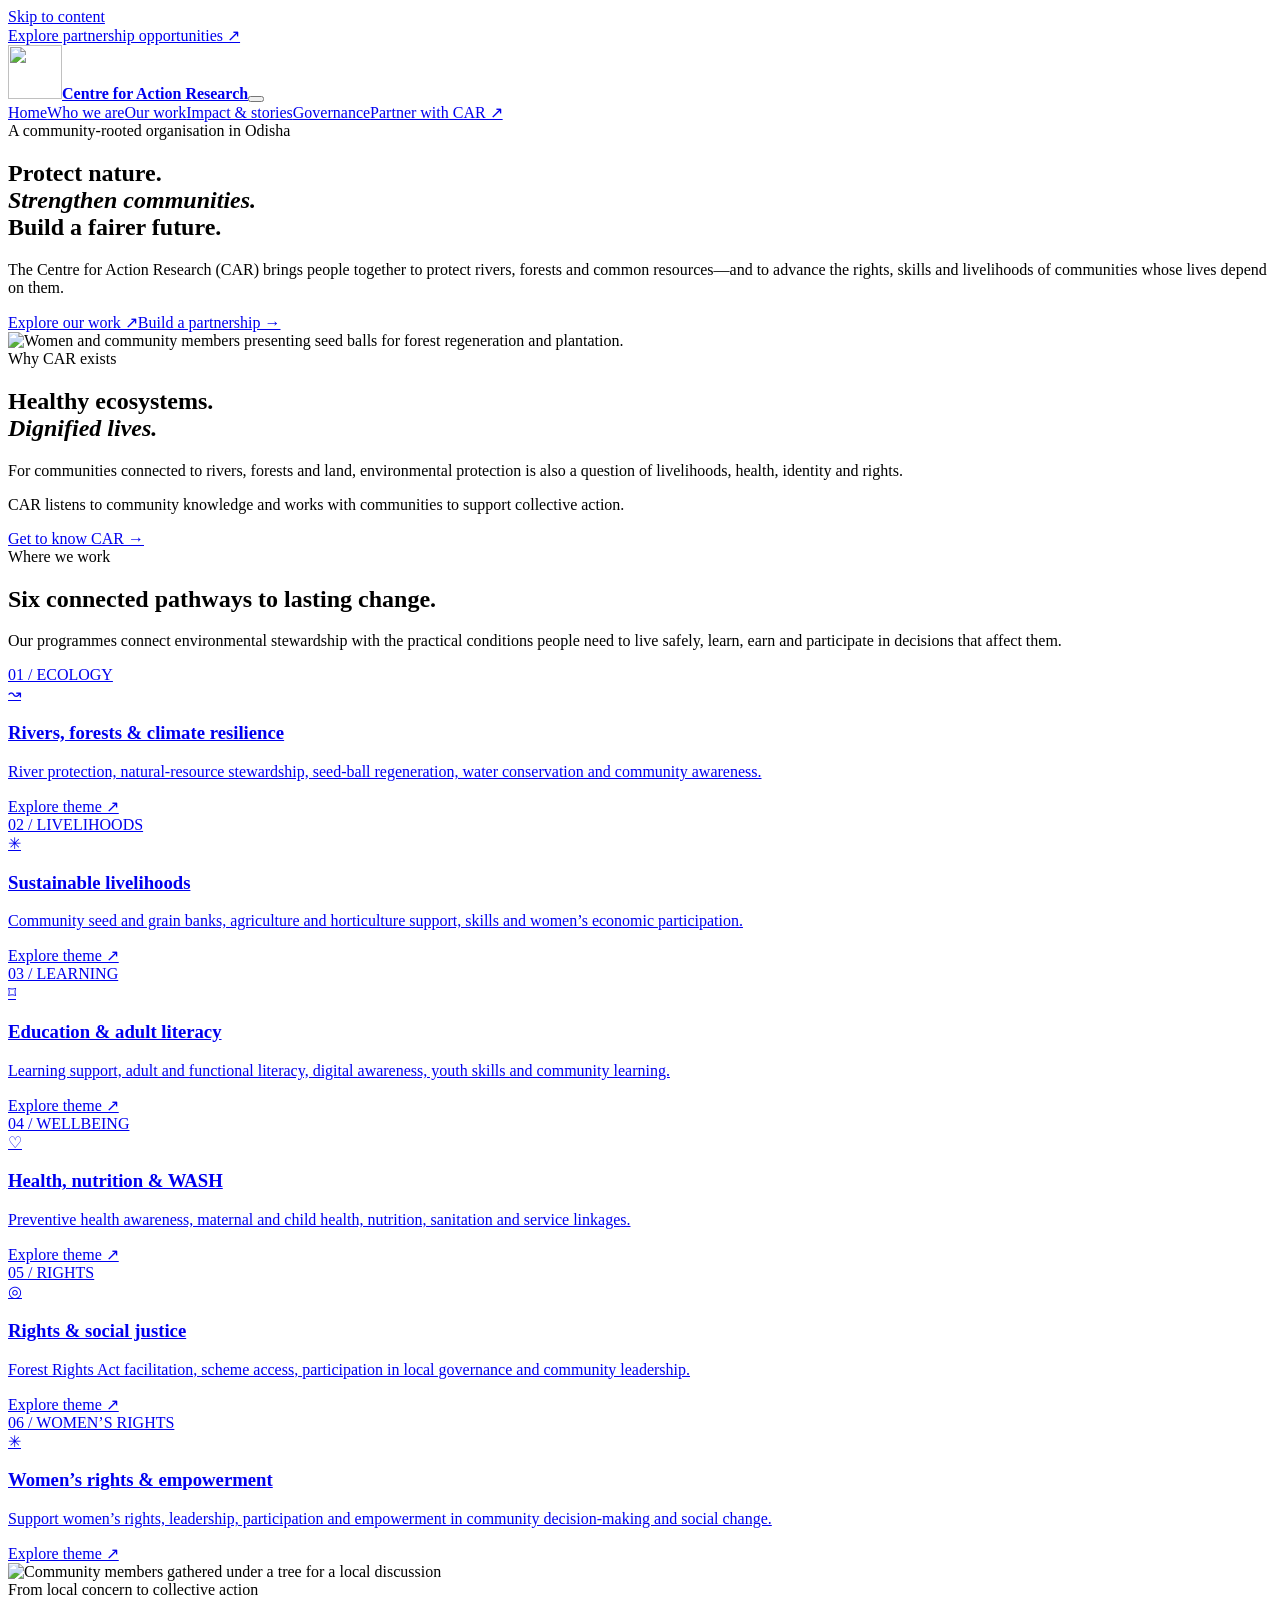
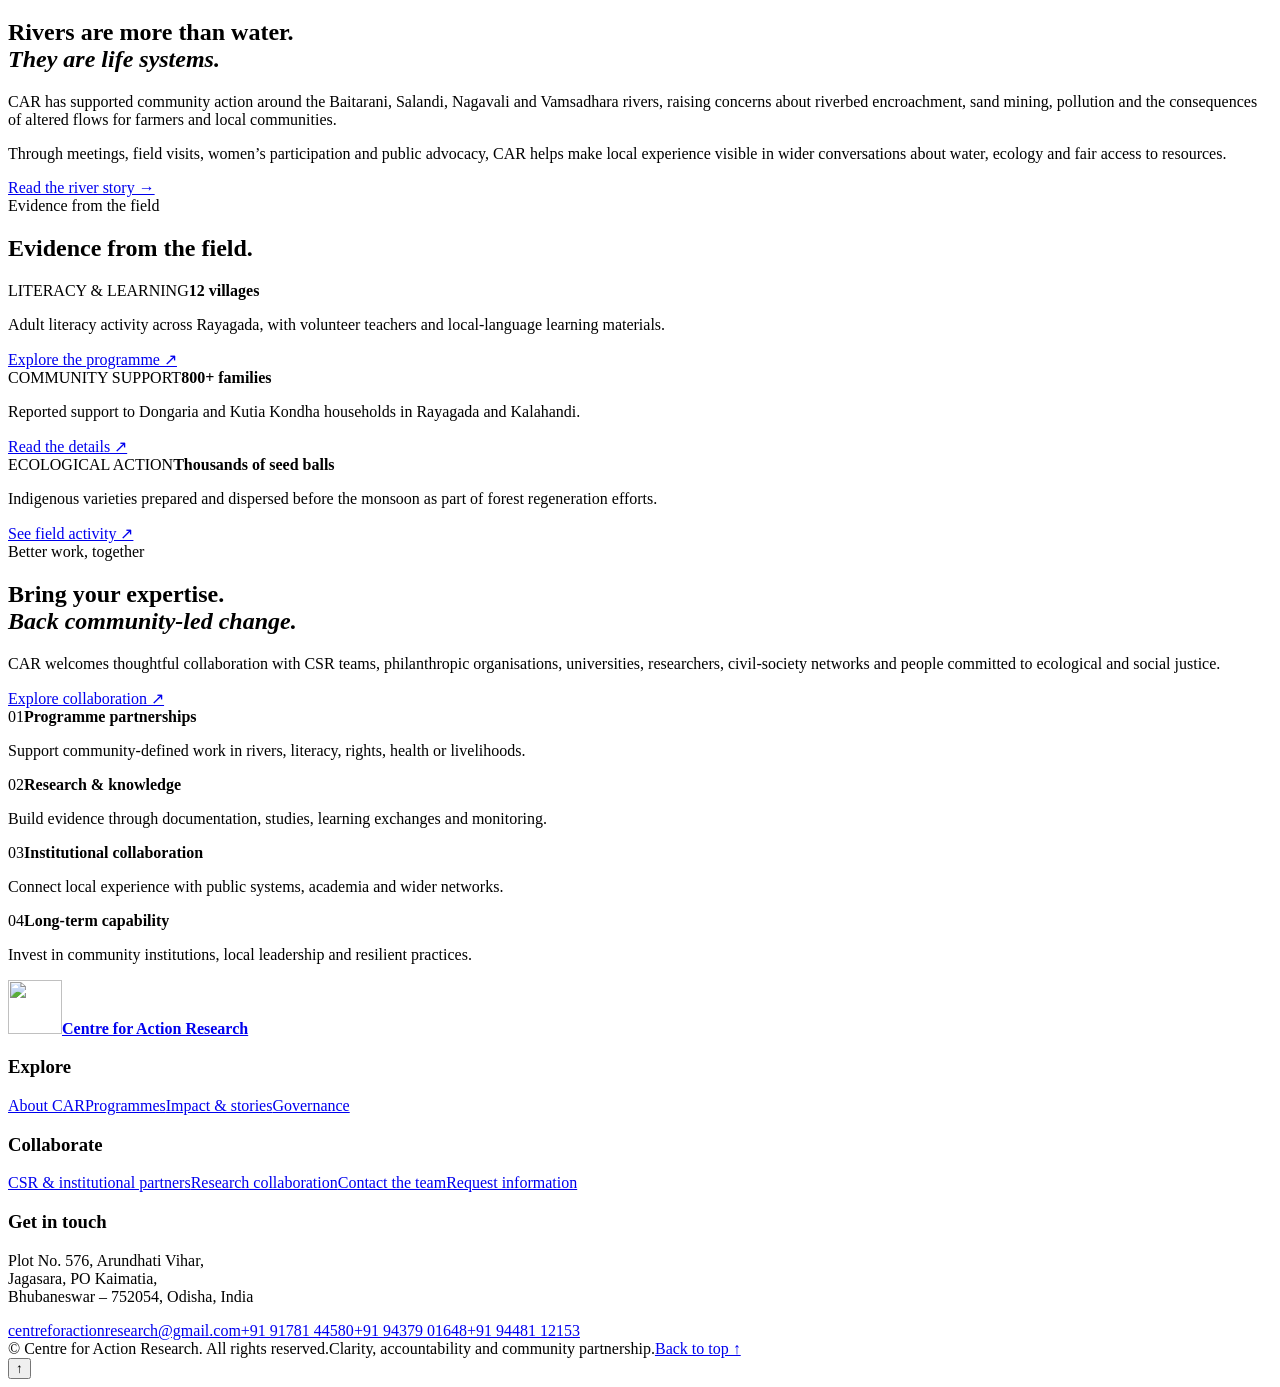
==== commit 5c465ccb: "Add files via upload" ====
--- a/index.html
+++ b/index.html
@@ -1,7 +1,7 @@
 <!DOCTYPE html>
 
-<html lang="en"><head><meta charset="utf-8"/><meta content="width=device-width, initial-scale=1" name="viewport"/><meta content="#143b2d" name="theme-color"/><meta content="Community-led work to protect rivers, forests and common resources while advancing rights, learning and sustainable livelihoods." name="description"/><meta content="website" property="og:type"/><meta content="Centre for Action Research" property="og:title"/><meta content="Community-led work to protect rivers, forests and common resources while advancing rights, learning and sustainable livelihoods." property="og:description"/><meta content="assets/environment-day.webp" property="og:image"/><title>Centre for Action Research</title><link href="assets/favicon.png" rel="icon" type="image/png"/><link href="https://fonts.googleapis.com" rel="preconnect"/><link crossorigin="" href="https://fonts.gstatic.com" rel="preconnect"/><link href="https://fonts.googleapis.com/css2?family=DM+Sans:wght@400;500;600;700&amp;family=Manrope:wght@400;500;600;700;800&amp;family=Newsreader:opsz,wght@6..72,400;6..72,500;6..72,600&amp;display=swap" rel="stylesheet"/><link href="assets/styles.css" rel="stylesheet"/></head><body data-current="index.html"><a class="skip-link" href="#main">Skip to content</a><div class="announcement"><div class="container announce-inner"><a href="partnerships.html">Explore partnership opportunities ↗</a></div></div><header class="site-header" id="top"><div class="container nav-shell"><a aria-label="Centre for Action Research home" class="brand" href="index.html"><img alt="" height="54" src="assets/car-mark.webp" width="54"/><span class="brand-copy"><b>Centre for Action Research</b></span></a><button aria-controls="primary-navigation" aria-expanded="false" aria-label="Open navigation" class="menu-toggle" type="button"><span></span><span></span></button><nav aria-label="Main navigation" class="primary-nav" id="primary-navigation"><a data-page="index.html" href="index.html">Home</a><a data-page="about.html" href="about.html">Who we are</a><a data-page="programmes.html" href="programmes.html">Our work</a><a data-page="impact.html" href="impact.html">Impact &amp; stories</a><a data-page="governance.html" href="governance.html">Governance</a><a class="nav-cta" href="partnerships.html">Partner with CAR ↗</a></nav></div></header><main id="main">
-<section class="hero"><div class="container hero-grid"><div class="hero-copy" data-reveal=""><div class="eyebrow"><span class="eyebrow-line"></span>A community-rooted organisation in Odisha</div><h1>Protect nature.<br/><em>Strengthen communities.</em><br/>Build a fairer future.</h1><p class="hero-lede">The Centre for Action Research (CAR) brings people together to protect rivers, forests and common resources—and to advance the rights, skills and livelihoods of communities whose lives depend on them.</p><div class="hero-actions"><a class="btn btn-primary" href="programmes.html">Explore our work ↗</a><a class="btn btn-quiet" href="partnerships.html">Build a partnership →</a></div></div><div class="hero-visual" data-reveal=""><div class="hero-photo-wrap"><img alt="Community members standing together during an environmental awareness activity" fetchpriority="high" src="assets/environment-day.webp"/><div class="photo-vignette"></div></div><div class="hero-seal"><img alt="" src="assets/car-mark.webp"/><span>Nature<br/><b>and dignity</b></span></div></div></div></section>
+<html lang="en"><head><meta charset="utf-8"/><meta content="width=device-width, initial-scale=1" name="viewport"/><meta content="#143b2d" name="theme-color"/><meta content="Community-led work to protect rivers, forests and common resources while advancing rights, learning and sustainable livelihoods." name="description"/><meta content="website" property="og:type"/><meta content="Centre for Action Research" property="og:title"/><meta content="Community-led work to protect rivers, forests and common resources while advancing rights, learning and sustainable livelihoods." property="og:description"/><meta content="assets/environment-day.webp" property="og:image"/><title>Centre for Action Research</title><link href="assets/favicon.png" rel="icon" type="image/png"/><link href="https://fonts.googleapis.com" rel="preconnect"/><link crossorigin="" href="https://fonts.gstatic.com" rel="preconnect"/><link href="https://fonts.googleapis.com/css2?family=DM+Sans:wght@400;500;600;700&amp;family=Manrope:wght@400;500;600;700;800&amp;family=Newsreader:opsz,wght@6..72,400;6..72,500;6..72,600&amp;display=swap" rel="stylesheet"/><link href="assets/styles.css" rel="stylesheet"/><link href="https://careco.in/" rel="canonical"/></head><body data-current="index.html"><a class="skip-link" href="#main">Skip to content</a><div class="announcement"><div class="container announce-inner"><a href="partnerships.html">Explore partnership opportunities ↗</a></div></div><header class="site-header" id="top"><div class="container nav-shell"><a aria-label="Centre for Action Research home" class="brand" href="index.html"><img alt="" height="54" src="assets/car-mark.webp" width="54"/><span class="brand-copy"><b>Centre for Action Research</b></span></a><button aria-controls="primary-navigation" aria-expanded="false" aria-label="Open navigation" class="menu-toggle" type="button"><span></span><span></span></button><nav aria-label="Main navigation" class="primary-nav" id="primary-navigation"><a data-page="index.html" href="index.html">Home</a><a data-page="about.html" href="about.html">Who we are</a><a data-page="programmes.html" href="programmes.html">Our work</a><a data-page="impact.html" href="impact.html">Impact &amp; stories</a><a data-page="governance.html" href="governance.html">Governance</a><a class="nav-cta" href="partnerships.html">Partner with CAR ↗</a></nav></div></header><main id="main">
+<section class="hero"><div class="container hero-grid"><div class="hero-copy" data-reveal=""><div class="eyebrow"><span class="eyebrow-line"></span>A community-rooted organisation in Odisha</div><h1>Protect nature.<br/><em>Strengthen communities.</em><br/>Build a fairer future.</h1><p class="hero-lede">The Centre for Action Research (CAR) brings people together to protect rivers, forests and common resources—and to advance the rights, skills and livelihoods of communities whose lives depend on them.</p><div class="hero-actions"><a class="btn btn-primary" href="programmes.html">Explore our work ↗</a><a class="btn btn-quiet" href="partnerships.html">Build a partnership →</a></div></div><div class="hero-visual" data-reveal=""><div class="hero-photo-wrap"><img alt="Women and community members presenting seed balls for forest regeneration and plantation." fetchpriority="high" src="assets/environment-day.webp"/><div class="photo-vignette"></div></div></div></div></section>
 <section class="section section-intro"><div class="container intro-grid"><div data-reveal=""><div class="eyebrow"><span class="eyebrow-line"></span>Why CAR exists</div><h2>Healthy ecosystems.<br/><em>Dignified lives.</em></h2></div><div class="intro-text" data-reveal=""><p class="lead">For communities connected to rivers, forests and land, environmental protection is also a question of livelihoods, health, identity and rights.</p><p>CAR listens to community knowledge and works with communities to support collective action.</p><a class="text-link" href="about.html">Get to know CAR →</a></div></div></section>
 <section class="section section-paper"><div class="container"><div class="section-heading-row" data-reveal=""><div><div class="eyebrow"><span class="eyebrow-line"></span>Where we work</div><h2>Six connected pathways to lasting change.</h2></div><p>Our programmes connect environmental stewardship with the practical conditions people need to live safely, learn, earn and participate in decisions that affect them.</p></div><div class="work-grid">
 <a class="work-card work-card-feature" data-reveal="" href="programmes.html#environment"><div class="card-number">01 / ECOLOGY</div><div class="card-icon">↝</div><h3>Rivers, forests &amp; climate resilience</h3><p>River protection, natural-resource stewardship, seed-ball regeneration, water conservation and community awareness.</p><span class="card-arrow">Explore theme ↗</span></a>
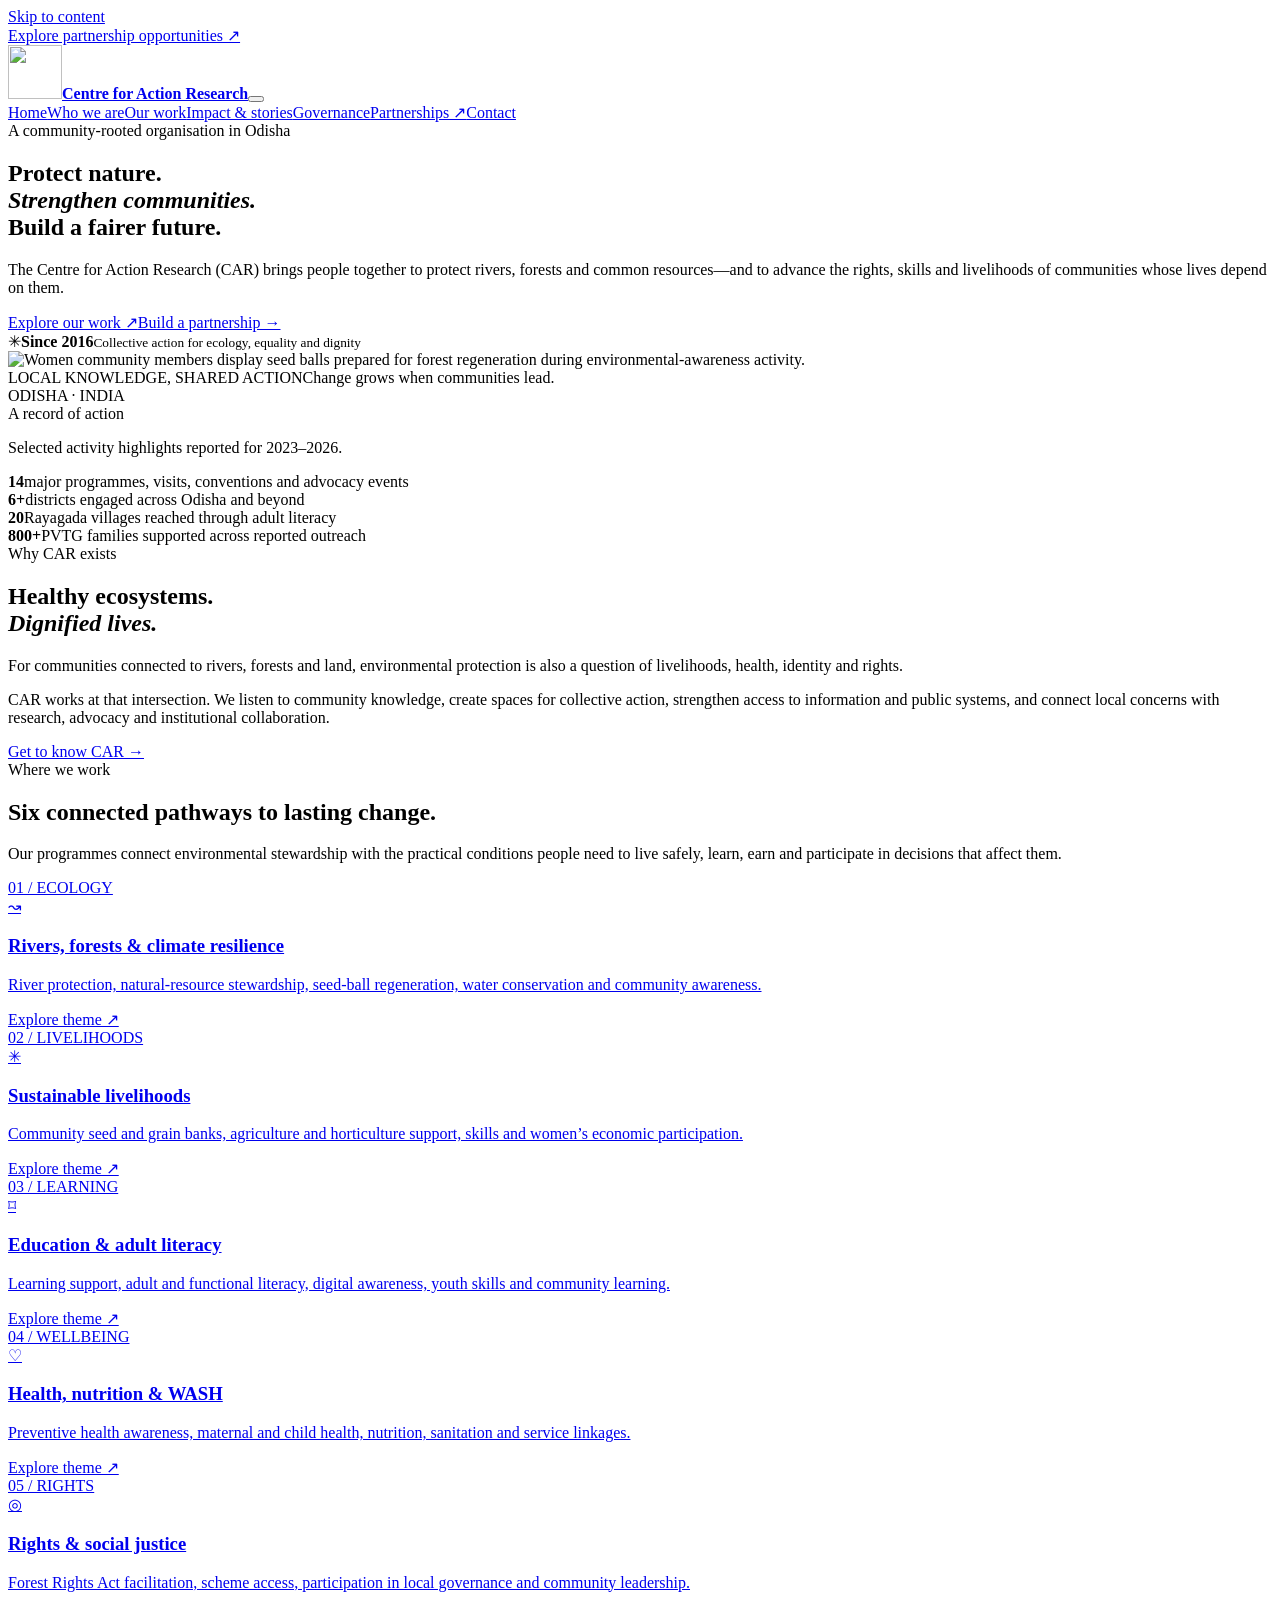
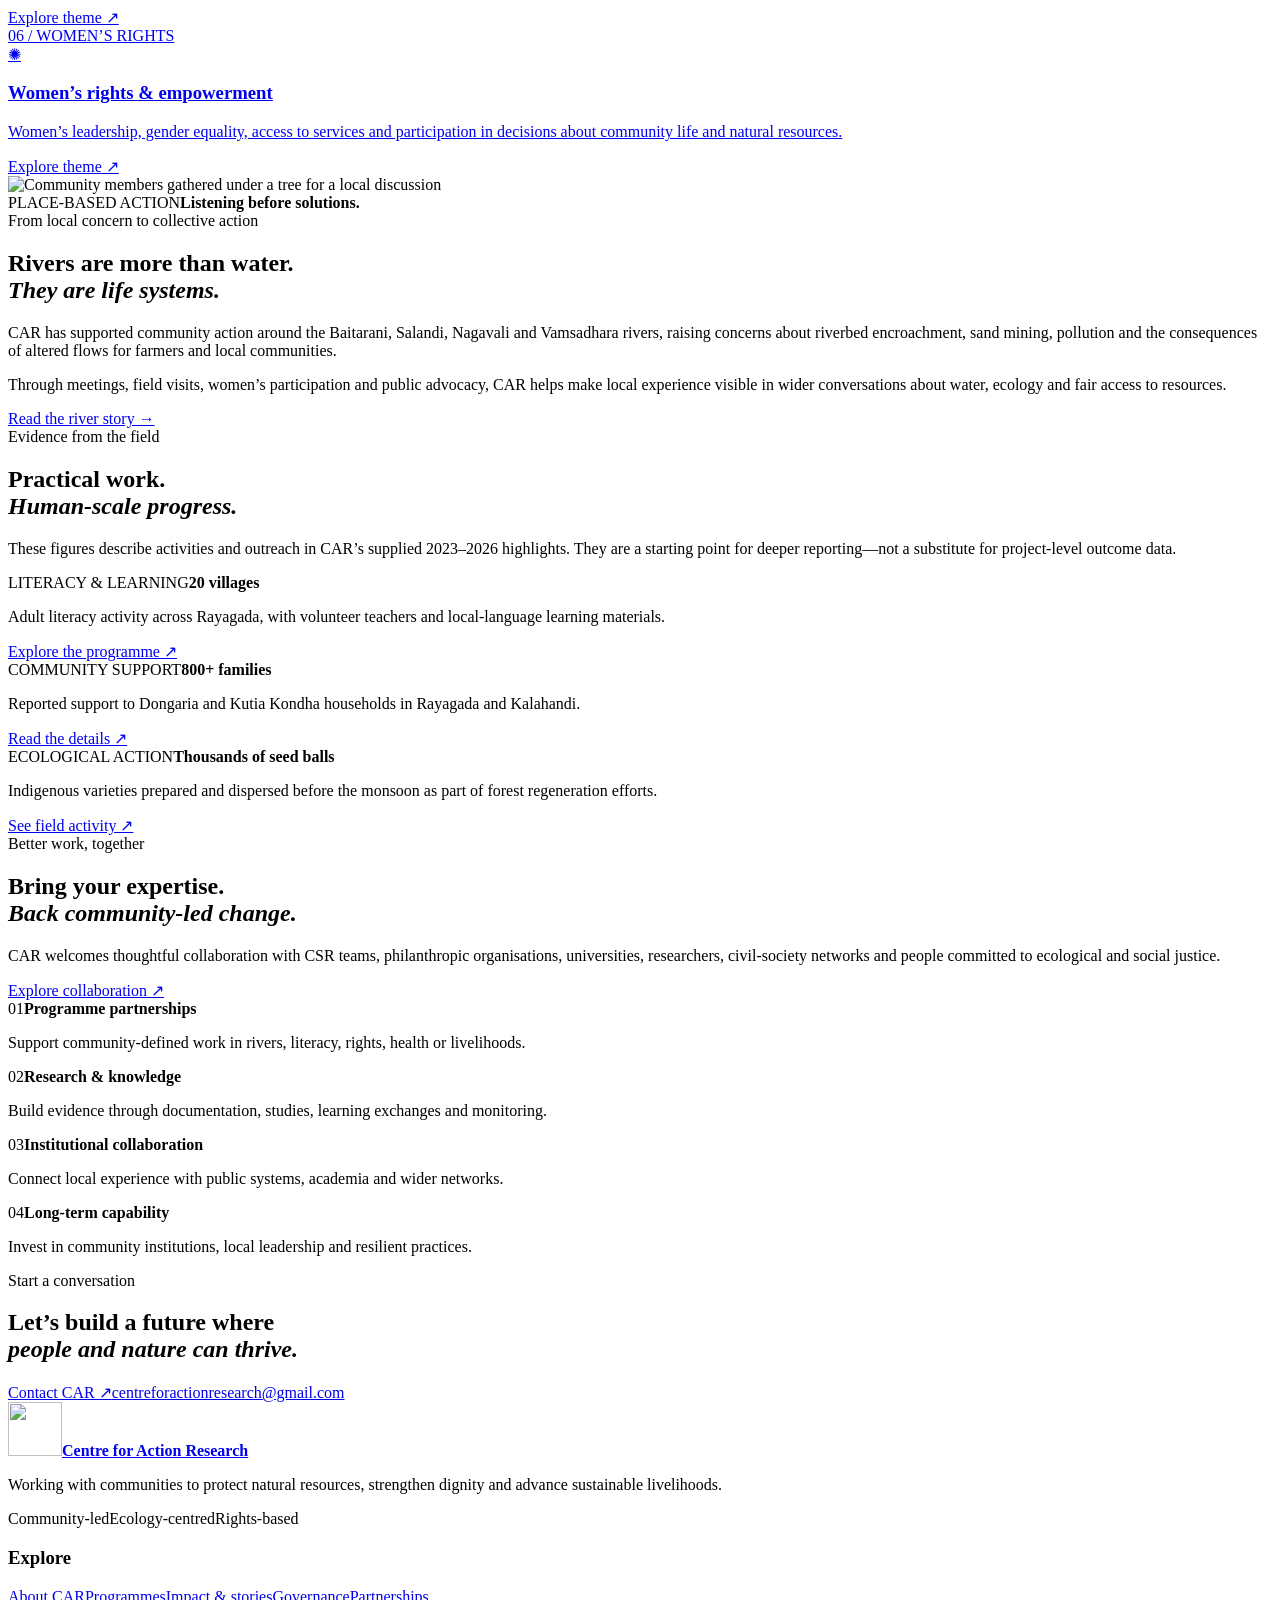
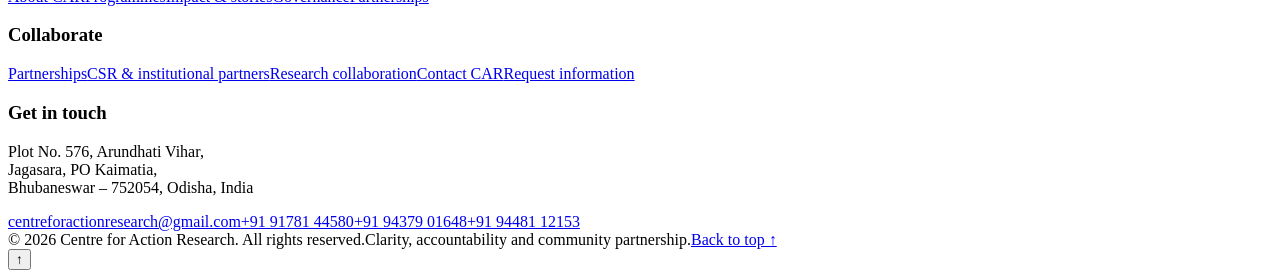
==== commit 74d8f03c: "Add files via upload" ====
--- a/index.html
+++ b/index.html
@@ -1,16 +1,17 @@
 <!DOCTYPE html>
-
-<html lang="en"><head><meta charset="utf-8"/><meta content="width=device-width, initial-scale=1" name="viewport"/><meta content="#143b2d" name="theme-color"/><meta content="Community-led work to protect rivers, forests and common resources while advancing rights, learning and sustainable livelihoods." name="description"/><meta content="website" property="og:type"/><meta content="Centre for Action Research" property="og:title"/><meta content="Community-led work to protect rivers, forests and common resources while advancing rights, learning and sustainable livelihoods." property="og:description"/><meta content="assets/environment-day.webp" property="og:image"/><title>Centre for Action Research</title><link href="assets/favicon.png" rel="icon" type="image/png"/><link href="https://fonts.googleapis.com" rel="preconnect"/><link crossorigin="" href="https://fonts.gstatic.com" rel="preconnect"/><link href="https://fonts.googleapis.com/css2?family=DM+Sans:wght@400;500;600;700&amp;family=Manrope:wght@400;500;600;700;800&amp;family=Newsreader:opsz,wght@6..72,400;6..72,500;6..72,600&amp;display=swap" rel="stylesheet"/><link href="assets/styles.css" rel="stylesheet"/><link href="https://careco.in/" rel="canonical"/></head><body data-current="index.html"><a class="skip-link" href="#main">Skip to content</a><div class="announcement"><div class="container announce-inner"><a href="partnerships.html">Explore partnership opportunities ↗</a></div></div><header class="site-header" id="top"><div class="container nav-shell"><a aria-label="Centre for Action Research home" class="brand" href="index.html"><img alt="" height="54" src="assets/car-mark.webp" width="54"/><span class="brand-copy"><b>Centre for Action Research</b></span></a><button aria-controls="primary-navigation" aria-expanded="false" aria-label="Open navigation" class="menu-toggle" type="button"><span></span><span></span></button><nav aria-label="Main navigation" class="primary-nav" id="primary-navigation"><a data-page="index.html" href="index.html">Home</a><a data-page="about.html" href="about.html">Who we are</a><a data-page="programmes.html" href="programmes.html">Our work</a><a data-page="impact.html" href="impact.html">Impact &amp; stories</a><a data-page="governance.html" href="governance.html">Governance</a><a class="nav-cta" href="partnerships.html">Partner with CAR ↗</a></nav></div></header><main id="main">
-<section class="hero"><div class="container hero-grid"><div class="hero-copy" data-reveal=""><div class="eyebrow"><span class="eyebrow-line"></span>A community-rooted organisation in Odisha</div><h1>Protect nature.<br/><em>Strengthen communities.</em><br/>Build a fairer future.</h1><p class="hero-lede">The Centre for Action Research (CAR) brings people together to protect rivers, forests and common resources—and to advance the rights, skills and livelihoods of communities whose lives depend on them.</p><div class="hero-actions"><a class="btn btn-primary" href="programmes.html">Explore our work ↗</a><a class="btn btn-quiet" href="partnerships.html">Build a partnership →</a></div></div><div class="hero-visual" data-reveal=""><div class="hero-photo-wrap"><img alt="Women and community members presenting seed balls for forest regeneration and plantation." fetchpriority="high" src="assets/environment-day.webp"/><div class="photo-vignette"></div></div></div></div></section>
-<section class="section section-intro"><div class="container intro-grid"><div data-reveal=""><div class="eyebrow"><span class="eyebrow-line"></span>Why CAR exists</div><h2>Healthy ecosystems.<br/><em>Dignified lives.</em></h2></div><div class="intro-text" data-reveal=""><p class="lead">For communities connected to rivers, forests and land, environmental protection is also a question of livelihoods, health, identity and rights.</p><p>CAR listens to community knowledge and works with communities to support collective action.</p><a class="text-link" href="about.html">Get to know CAR →</a></div></div></section>
+<html lang="en"><head><meta charset="utf-8"/><meta content="width=device-width, initial-scale=1" name="viewport"/><meta content="#143b2d" name="theme-color"/><meta content="Centre for Action Research works with communities in Odisha on natural resources, river protection, tribal rights, livelihoods, literacy, health and environmental resilience." name="description"/><meta content="website" property="og:type"/><meta content="Centre for Action Research | Community-led ecology and development" property="og:title"/><meta content="Centre for Action Research works with communities in Odisha on natural resources, river protection, tribal rights, livelihoods, literacy, health and environmental resilience." property="og:description"/><meta content="https://careco.in/assets/environment-day.webp" property="og:image"/><title>Centre for Action Research | Community-led ecology and development</title><link href="assets/favicon.png" rel="icon" type="image/png"/><link href="https://fonts.googleapis.com" rel="preconnect"/><link crossorigin="" href="https://fonts.gstatic.com" rel="preconnect"/><link href="https://fonts.googleapis.com/css2?family=DM+Sans:wght@400;500;600;700&amp;family=Manrope:wght@400;500;600;700;800&amp;family=Newsreader:opsz,wght@6..72,400;6..72,500;6..72,600&amp;display=swap" rel="stylesheet"/><link href="assets/styles.css" rel="stylesheet"/><link href="https://careco.in/" rel="canonical"/></head><body data-current="index.html"><a class="skip-link" href="#main">Skip to content</a><div class="announcement"><div class="container announce-inner"><a href="partnerships.html">Explore partnership opportunities ↗</a></div></div><header class="site-header" id="top"><div class="container nav-shell"><a aria-label="Centre for Action Research home" class="brand" href="index.html"><img alt="" height="54" src="assets/car-mark.webp" width="54"/><span class="brand-copy"><b>Centre for Action Research</b></span></a><button aria-controls="primary-navigation" aria-expanded="false" aria-label="Open navigation" class="menu-toggle" type="button"><span></span><span></span></button><nav aria-label="Main navigation" class="primary-nav" id="primary-navigation"><a data-page="index.html" href="index.html">Home</a><a data-page="about.html" href="about.html">Who we are</a><a data-page="programmes.html" href="programmes.html">Our work</a><a data-page="impact.html" href="impact.html">Impact &amp; stories</a><a data-page="governance.html" href="governance.html">Governance</a><a class="nav-cta" data-page="partnerships.html" href="partnerships.html">Partnerships ↗</a><a data-page="contact.html" href="contact.html">Contact</a></nav></div></header><main id="main">
+<section class="hero"><div class="container hero-grid"><div class="hero-copy" data-reveal=""><div class="eyebrow"><span class="eyebrow-line"></span>A community-rooted organisation in Odisha</div><h1>Protect nature.<br/><em>Strengthen communities.</em><br/>Build a fairer future.</h1><p class="hero-lede">The Centre for Action Research (CAR) brings people together to protect rivers, forests and common resources—and to advance the rights, skills and livelihoods of communities whose lives depend on them.</p><div class="hero-actions"><a class="btn btn-primary" href="programmes.html">Explore our work ↗</a><a class="btn btn-quiet" href="partnerships.html">Build a partnership →</a></div><div class="hero-note"><span class="note-mark">✳</span><span><b>Since 2016</b><small>Collective action for ecology, equality and dignity</small></span></div></div><div class="hero-visual" data-reveal=""><div class="hero-photo-wrap"><img alt="Women community members display seed balls prepared for forest regeneration during environmental-awareness activity." fetchpriority="high" src="assets/environment-day.webp"/><div class="photo-vignette"></div><div class="photo-caption"><span class="caption-kicker">LOCAL KNOWLEDGE, SHARED ACTION</span><span>Change grows when communities lead.</span></div></div><div class="hero-side-label">ODISHA · INDIA</div></div></div></section>
+<section class="proof-strip"><div class="container proof-grid"><div class="proof-intro"><span class="eyebrow eyebrow-dark">A record of action</span><p>Selected activity highlights reported for 2023–2026.</p></div><div class="proof-stat"><strong>14</strong><span>major programmes, visits, conventions and advocacy events</span></div><div class="proof-stat"><strong>6+</strong><span>districts engaged across Odisha and beyond</span></div><div class="proof-stat"><strong>20</strong><span>Rayagada villages reached through adult literacy</span></div><div class="proof-stat"><strong>800+</strong><span>PVTG families supported across reported outreach</span></div></div></section>
+<section class="section section-intro"><div class="container intro-grid"><div data-reveal=""><div class="eyebrow"><span class="eyebrow-line"></span>Why CAR exists</div><h2>Healthy ecosystems.<br/><em>Dignified lives.</em></h2></div><div class="intro-text" data-reveal=""><p class="lead">For communities connected to rivers, forests and land, environmental protection is also a question of livelihoods, health, identity and rights.</p><p>CAR works at that intersection. We listen to community knowledge, create spaces for collective action, strengthen access to information and public systems, and connect local concerns with research, advocacy and institutional collaboration.</p><a class="text-link" href="about.html">Get to know CAR →</a></div></div></section>
 <section class="section section-paper"><div class="container"><div class="section-heading-row" data-reveal=""><div><div class="eyebrow"><span class="eyebrow-line"></span>Where we work</div><h2>Six connected pathways to lasting change.</h2></div><p>Our programmes connect environmental stewardship with the practical conditions people need to live safely, learn, earn and participate in decisions that affect them.</p></div><div class="work-grid">
 <a class="work-card work-card-feature" data-reveal="" href="programmes.html#environment"><div class="card-number">01 / ECOLOGY</div><div class="card-icon">↝</div><h3>Rivers, forests &amp; climate resilience</h3><p>River protection, natural-resource stewardship, seed-ball regeneration, water conservation and community awareness.</p><span class="card-arrow">Explore theme ↗</span></a>
 <a class="work-card" data-reveal="" href="programmes.html#livelihoods"><div class="card-number">02 / LIVELIHOODS</div><div class="card-icon">✳</div><h3>Sustainable livelihoods</h3><p>Community seed and grain banks, agriculture and horticulture support, skills and women’s economic participation.</p><span class="card-arrow">Explore theme ↗</span></a>
 <a class="work-card" data-reveal="" href="programmes.html#learning"><div class="card-number">03 / LEARNING</div><div class="card-icon">⌑</div><h3>Education &amp; adult literacy</h3><p>Learning support, adult and functional literacy, digital awareness, youth skills and community learning.</p><span class="card-arrow">Explore theme ↗</span></a>
 <a class="work-card" data-reveal="" href="programmes.html#health"><div class="card-number">04 / WELLBEING</div><div class="card-icon">♡</div><h3>Health, nutrition &amp; WASH</h3><p>Preventive health awareness, maternal and child health, nutrition, sanitation and service linkages.</p><span class="card-arrow">Explore theme ↗</span></a>
-<a class="work-card" data-reveal="" href="programmes.html#justice"><div class="card-number">05 / RIGHTS</div><div class="card-icon">◎</div><h3>Rights &amp; social justice</h3><p>Forest Rights Act facilitation, scheme access, participation in local governance and community leadership.</p><span class="card-arrow">Explore theme ↗</span></a><a class="work-card" href="about.html#values"><div class="card-number">06 / WOMEN’S RIGHTS</div><div class="card-icon">✳</div><h3>Women’s rights &amp; empowerment</h3><p>Support women’s rights, leadership, participation and empowerment in community decision-making and social change.</p><span class="card-arrow">Explore theme ↗</span></a></div></div></section>
-<section class="section river-story"><div class="container story-grid"><div class="story-image" data-reveal=""><img alt="Community members gathered under a tree for a local discussion" src="assets/community-dialogue.webp"/></div><div class="story-copy" data-reveal=""><div class="eyebrow eyebrow-light"><span class="eyebrow-line"></span>From local concern to collective action</div><h2>Rivers are more than water.<br/><em>They are life systems.</em></h2><p>CAR has supported community action around the Baitarani, Salandi, Nagavali and Vamsadhara rivers, raising concerns about riverbed encroachment, sand mining, pollution and the consequences of altered flows for farmers and local communities.</p><p>Through meetings, field visits, women’s participation and public advocacy, CAR helps make local experience visible in wider conversations about water, ecology and fair access to resources.</p><a class="btn btn-light-outline" href="impact.html#rivers">Read the river story →</a></div></div></section>
-<section class="section"><div class="container"><div class="section-heading-row" data-reveal=""><div><div class="eyebrow"><span class="eyebrow-line"></span>Evidence from the field</div><h2>Evidence from the field.</h2></div></div><div class="impact-band"><article class="impact-feature"><span class="impact-label">LITERACY &amp; LEARNING</span><strong>12 villages</strong><p>Adult literacy activity across Rayagada, with volunteer teachers and local-language learning materials.</p><a href="impact.html#literacy">Explore the programme ↗</a></article><article class="impact-feature"><span class="impact-label">COMMUNITY SUPPORT</span><strong>800+ families</strong><p>Reported support to Dongaria and Kutia Kondha households in Rayagada and Kalahandi.</p><a href="impact.html#pvtg">Read the details ↗</a></article><article class="impact-feature"><span class="impact-label">ECOLOGICAL ACTION</span><strong>Thousands of seed balls</strong><p>Indigenous varieties prepared and dispersed before the monsoon as part of forest regeneration efforts.</p><a href="impact.html#seedballs">See field activity ↗</a></article></div></div></section>
+<a class="work-card" data-reveal="" href="programmes.html#justice"><div class="card-number">05 / RIGHTS</div><div class="card-icon">◎</div><h3>Rights &amp; social justice</h3><p>Forest Rights Act facilitation, scheme access, participation in local governance and community leadership.</p><span class="card-arrow">Explore theme ↗</span></a><a class="work-card" data-reveal="" href="programmes.html#women-rights"><div class="card-number">06 / WOMEN’S RIGHTS</div><div class="card-icon">✺</div><h3>Women’s rights &amp; empowerment</h3><p>Women’s leadership, gender equality, access to services and participation in decisions about community life and natural resources.</p><span class="card-arrow">Explore theme ↗</span></a></div></div></section>
+<section class="section river-story"><div class="container story-grid"><div class="story-image" data-reveal=""><img alt="Community members gathered under a tree for a local discussion" src="assets/community-dialogue.webp"/><div class="image-label"><span>PLACE-BASED ACTION</span><b>Listening before solutions.</b></div></div><div class="story-copy" data-reveal=""><div class="eyebrow eyebrow-light"><span class="eyebrow-line"></span>From local concern to collective action</div><h2>Rivers are more than water.<br/><em>They are life systems.</em></h2><p>CAR has supported community action around the Baitarani, Salandi, Nagavali and Vamsadhara rivers, raising concerns about riverbed encroachment, sand mining, pollution and the consequences of altered flows for farmers and local communities.</p><p>Through meetings, field visits, women’s participation and public advocacy, CAR helps make local experience visible in wider conversations about water, ecology and fair access to resources.</p><a class="btn btn-light-outline" href="impact.html#rivers">Read the river story →</a></div></div></section>
+<section class="section"><div class="container"><div class="section-heading-row" data-reveal=""><div><div class="eyebrow"><span class="eyebrow-line"></span>Evidence from the field</div><h2>Practical work.<br/><em>Human-scale progress.</em></h2></div><p>These figures describe activities and outreach in CAR’s supplied 2023–2026 highlights. They are a starting point for deeper reporting—not a substitute for project-level outcome data.</p></div><div class="impact-band"><article class="impact-feature"><span class="impact-label">LITERACY &amp; LEARNING</span><strong>20 villages</strong><p>Adult literacy activity across Rayagada, with volunteer teachers and local-language learning materials.</p><a href="impact.html#literacy">Explore the programme ↗</a></article><article class="impact-feature"><span class="impact-label">COMMUNITY SUPPORT</span><strong>800+ families</strong><p>Reported support to Dongaria and Kutia Kondha households in Rayagada and Kalahandi.</p><a href="impact.html#pvtg">Read the details ↗</a></article><article class="impact-feature"><span class="impact-label">ECOLOGICAL ACTION</span><strong>Thousands of seed balls</strong><p>Indigenous varieties prepared and dispersed before the monsoon as part of forest regeneration efforts.</p><a href="impact.html#seedballs">See field activity ↗</a></article></div></div></section>
 <section class="section section-paper"><div class="container partners-grid"><div data-reveal=""><div class="eyebrow"><span class="eyebrow-line"></span>Better work, together</div><h2>Bring your expertise.<br/><em>Back community-led change.</em></h2><p class="lead">CAR welcomes thoughtful collaboration with CSR teams, philanthropic organisations, universities, researchers, civil-society networks and people committed to ecological and social justice.</p><a class="btn btn-primary" href="partnerships.html">Explore collaboration ↗</a></div><div class="partner-note-grid" data-reveal=""><div class="partner-note"><span>01</span><b>Programme partnerships</b><p>Support community-defined work in rivers, literacy, rights, health or livelihoods.</p></div><div class="partner-note"><span>02</span><b>Research &amp; knowledge</b><p>Build evidence through documentation, studies, learning exchanges and monitoring.</p></div><div class="partner-note"><span>03</span><b>Institutional collaboration</b><p>Connect local experience with public systems, academia and wider networks.</p></div><div class="partner-note"><span>04</span><b>Long-term capability</b><p>Invest in community institutions, local leadership and resilient practices.</p></div></div></div></section>
+<section class="section final-cta"><div class="container cta-inner" data-reveal=""><div><span class="eyebrow eyebrow-light"><span class="eyebrow-line"></span>Start a conversation</span><h2>Let’s build a future where<br/><em>people and nature can thrive.</em></h2></div><div class="cta-actions"><a class="btn btn-sand" href="contact.html">Contact CAR ↗</a><a class="cta-email" href="mailto:centreforactionresearch@gmail.com">centreforactionresearch@gmail.com</a></div></div></section>
 </main>
-<footer class="site-footer"><div class="container footer-top"><div class="footer-brand-block"><a class="brand brand-footer" href="index.html"><img alt="" height="54" src="assets/car-mark.webp" width="54"/><span class="brand-copy"><b>Centre for Action Research</b></span></a></div><div class="footer-col"><h3>Explore</h3><a href="about.html">About CAR</a><a href="programmes.html">Programmes</a><a href="impact.html">Impact &amp; stories</a><a href="governance.html">Governance</a></div><div class="footer-col"><h3>Collaborate</h3><a href="partnerships.html">CSR &amp; institutional partners</a><a href="partnerships.html#research">Research collaboration</a><a href="contact.html">Contact the team</a><a href="mailto:centreforactionresearch@gmail.com?subject=CAR%20information%20request">Request information</a></div><div class="footer-col footer-contact"><h3>Get in touch</h3><p>Plot No. 576, Arundhati Vihar,<br/>Jagasara, PO Kaimatia,<br/>Bhubaneswar – 752054, Odisha, India</p><a href="mailto:centreforactionresearch@gmail.com">centreforactionresearch@gmail.com</a><a href="tel:+919178144580">+91 91781 44580</a><a href="tel:+919437901648">+91 94379 01648</a><a href="tel:+919448112153">+91 94481 12153</a></div></div><div class="container footer-bottom"><span>© Centre for Action Research. All rights reserved.</span><span>Clarity, accountability and community partnership.</span><a href="#top">Back to top ↑</a></div></footer><button aria-label="Back to top" class="back-to-top" type="button">↑</button><script defer="" src="assets/site.js"></script></body></html>+<footer class="site-footer"><div class="container footer-top"><div class="footer-brand-block"><a class="brand brand-footer" href="index.html"><img alt="" height="54" src="assets/car-mark.webp" width="54"/><span class="brand-copy"><b>Centre for Action Research</b></span></a><p>Working with communities to protect natural resources, strengthen dignity and advance sustainable livelihoods.</p><div class="footer-pills"><span>Community-led</span><span>Ecology-centred</span><span>Rights-based</span></div></div><div class="footer-col"><h3>Explore</h3><a href="about.html">About CAR</a><a href="programmes.html">Programmes</a><a href="impact.html">Impact &amp; stories</a><a href="governance.html">Governance</a><a href="partnerships.html">Partnerships</a></div><div class="footer-col"><h3>Collaborate</h3><a href="partnerships.html">Partnerships</a><a href="partnerships.html#csr">CSR &amp; institutional partners</a><a href="partnerships.html#research">Research collaboration</a><a href="contact.html">Contact CAR</a><a href="mailto:centreforactionresearch@gmail.com?subject=CAR%20information%20request">Request information</a></div><div class="footer-col footer-contact"><h3>Get in touch</h3><p>Plot No. 576, Arundhati Vihar,<br/>Jagasara, PO Kaimatia,<br/>Bhubaneswar – 752054, Odisha, India</p><a href="mailto:centreforactionresearch@gmail.com">centreforactionresearch@gmail.com</a><a href="tel:+919178144580">+91 91781 44580</a><a href="tel:+919437901648">+91 94379 01648</a><a href="tel:+919448112153">+91 94481 12153</a></div></div><div class="container footer-bottom"><span>© <span data-year="">2026</span> Centre for Action Research. All rights reserved.</span><span>Clarity, accountability and community partnership.</span><a href="#top">Back to top ↑</a></div></footer><button aria-label="Back to top" class="back-to-top" type="button">↑</button><script defer="" src="assets/site.js"></script></body></html>
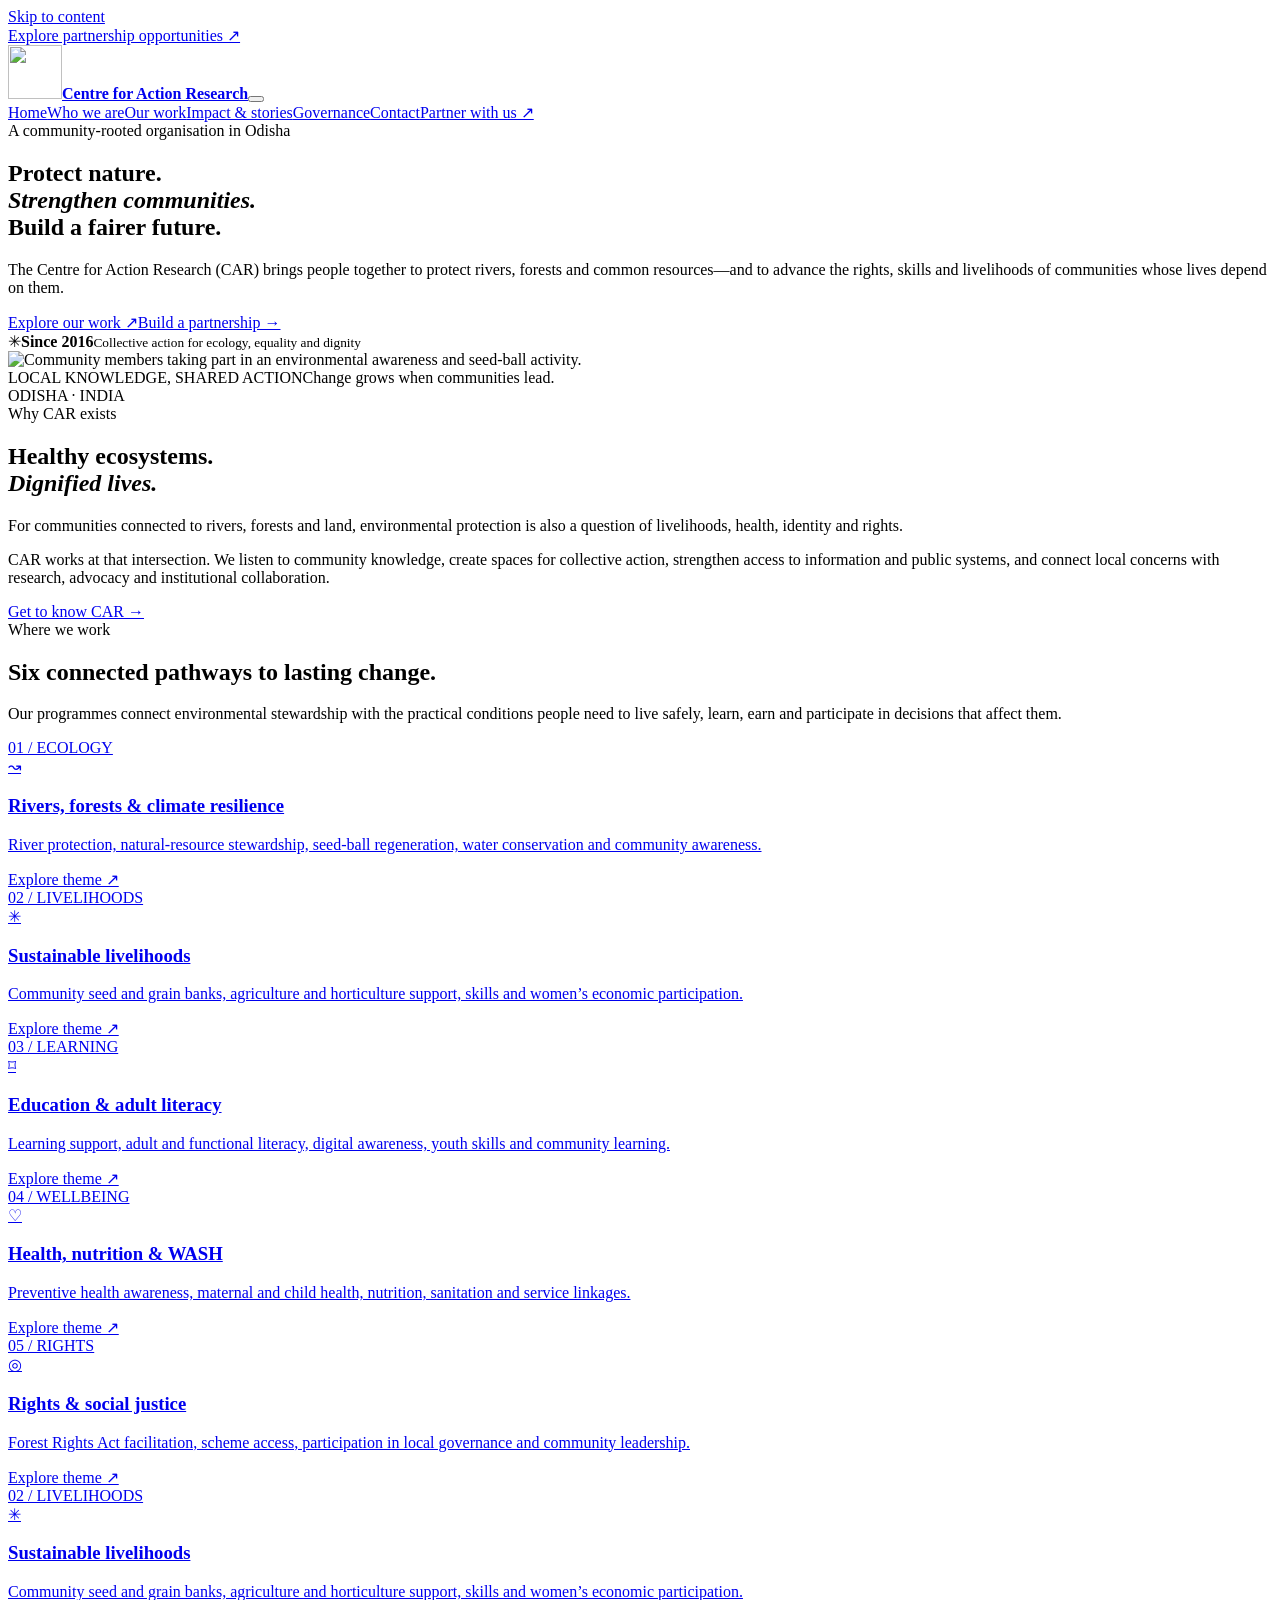
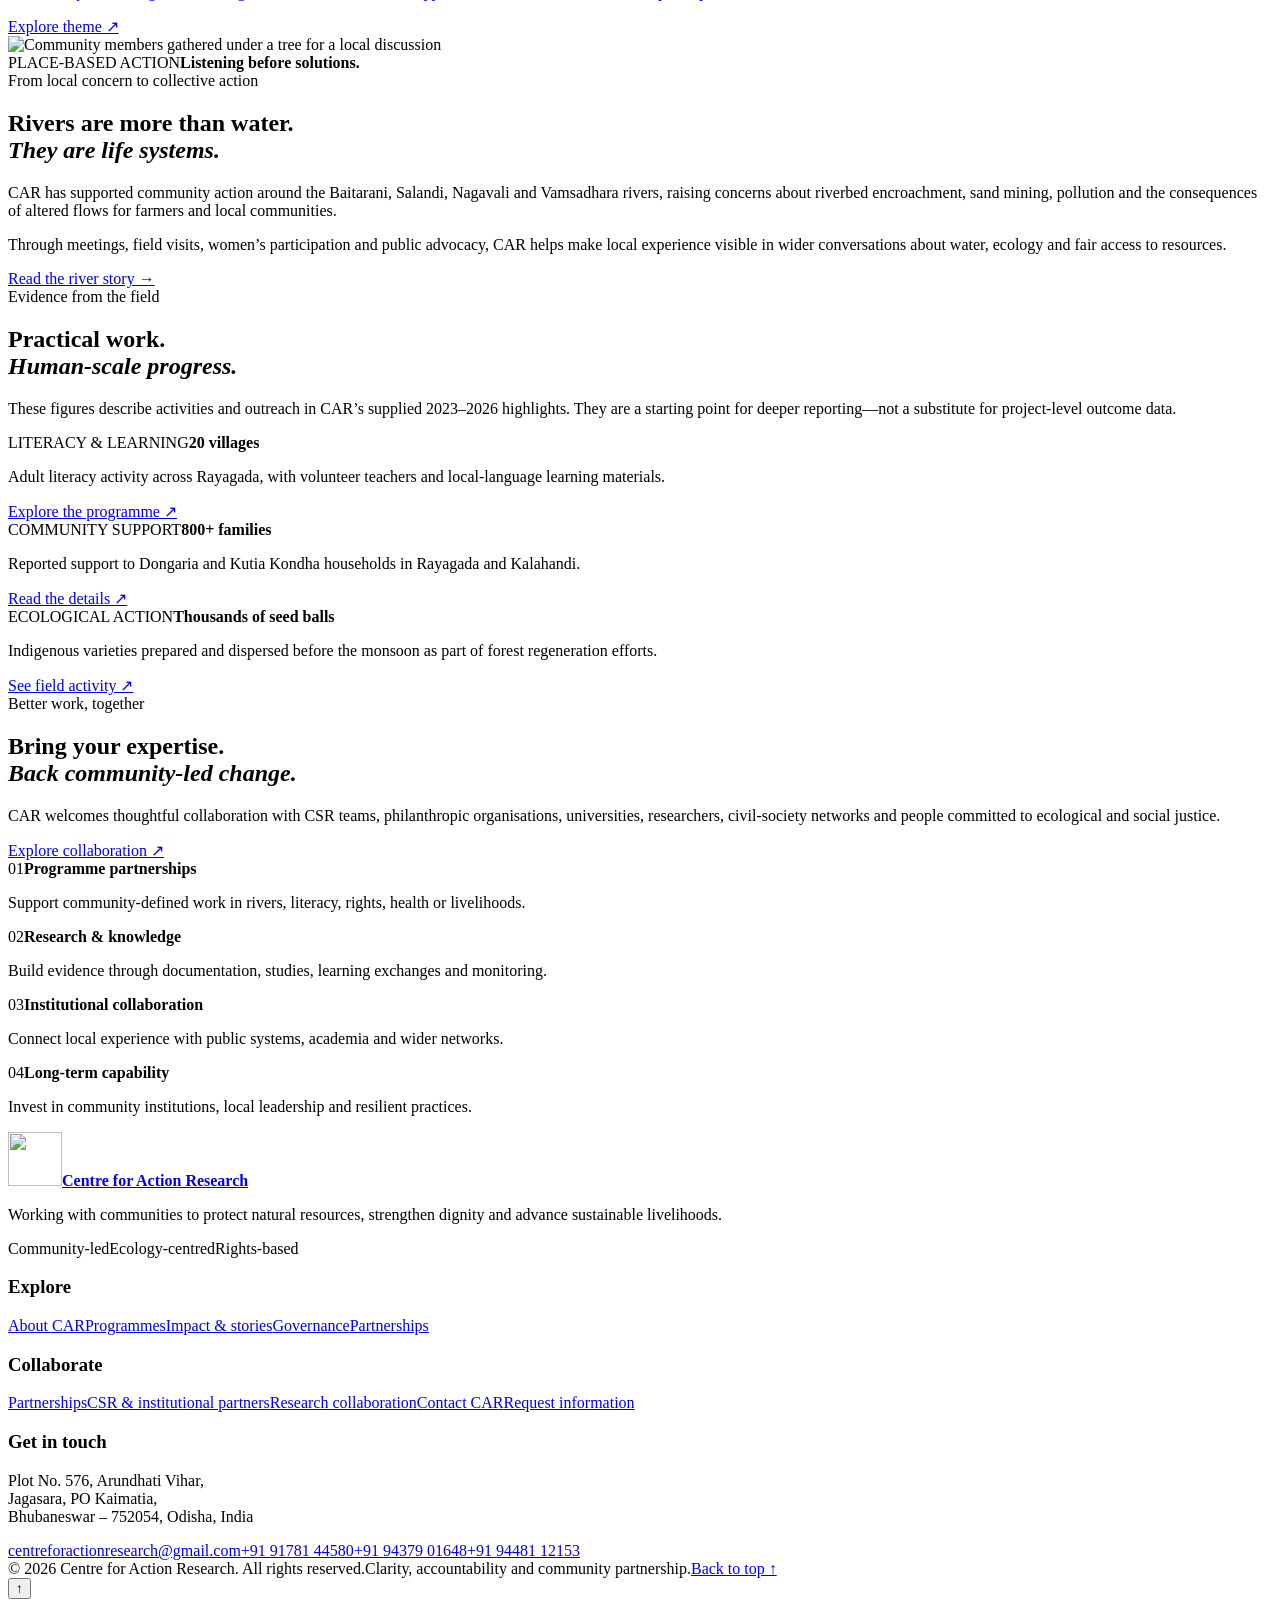
==== commit 69fb2daf: "Add files via upload" ====
--- a/index.html
+++ b/index.html
@@ -1,17 +1,17 @@
 <!DOCTYPE html>
-<html lang="en"><head><meta charset="utf-8"/><meta content="width=device-width, initial-scale=1" name="viewport"/><meta content="#143b2d" name="theme-color"/><meta content="Centre for Action Research works with communities in Odisha on natural resources, river protection, tribal rights, livelihoods, literacy, health and environmental resilience." name="description"/><meta content="website" property="og:type"/><meta content="Centre for Action Research | Community-led ecology and development" property="og:title"/><meta content="Centre for Action Research works with communities in Odisha on natural resources, river protection, tribal rights, livelihoods, literacy, health and environmental resilience." property="og:description"/><meta content="https://careco.in/assets/environment-day.webp" property="og:image"/><title>Centre for Action Research | Community-led ecology and development</title><link href="assets/favicon.png" rel="icon" type="image/png"/><link href="https://fonts.googleapis.com" rel="preconnect"/><link crossorigin="" href="https://fonts.gstatic.com" rel="preconnect"/><link href="https://fonts.googleapis.com/css2?family=DM+Sans:wght@400;500;600;700&amp;family=Manrope:wght@400;500;600;700;800&amp;family=Newsreader:opsz,wght@6..72,400;6..72,500;6..72,600&amp;display=swap" rel="stylesheet"/><link href="assets/styles.css" rel="stylesheet"/><link href="https://careco.in/" rel="canonical"/></head><body data-current="index.html"><a class="skip-link" href="#main">Skip to content</a><div class="announcement"><div class="container announce-inner"><a href="partnerships.html">Explore partnership opportunities ↗</a></div></div><header class="site-header" id="top"><div class="container nav-shell"><a aria-label="Centre for Action Research home" class="brand" href="index.html"><img alt="" height="54" src="assets/car-mark.webp" width="54"/><span class="brand-copy"><b>Centre for Action Research</b></span></a><button aria-controls="primary-navigation" aria-expanded="false" aria-label="Open navigation" class="menu-toggle" type="button"><span></span><span></span></button><nav aria-label="Main navigation" class="primary-nav" id="primary-navigation"><a data-page="index.html" href="index.html">Home</a><a data-page="about.html" href="about.html">Who we are</a><a data-page="programmes.html" href="programmes.html">Our work</a><a data-page="impact.html" href="impact.html">Impact &amp; stories</a><a data-page="governance.html" href="governance.html">Governance</a><a class="nav-cta" data-page="partnerships.html" href="partnerships.html">Partnerships ↗</a><a data-page="contact.html" href="contact.html">Contact</a></nav></div></header><main id="main">
-<section class="hero"><div class="container hero-grid"><div class="hero-copy" data-reveal=""><div class="eyebrow"><span class="eyebrow-line"></span>A community-rooted organisation in Odisha</div><h1>Protect nature.<br/><em>Strengthen communities.</em><br/>Build a fairer future.</h1><p class="hero-lede">The Centre for Action Research (CAR) brings people together to protect rivers, forests and common resources—and to advance the rights, skills and livelihoods of communities whose lives depend on them.</p><div class="hero-actions"><a class="btn btn-primary" href="programmes.html">Explore our work ↗</a><a class="btn btn-quiet" href="partnerships.html">Build a partnership →</a></div><div class="hero-note"><span class="note-mark">✳</span><span><b>Since 2016</b><small>Collective action for ecology, equality and dignity</small></span></div></div><div class="hero-visual" data-reveal=""><div class="hero-photo-wrap"><img alt="Women community members display seed balls prepared for forest regeneration during environmental-awareness activity." fetchpriority="high" src="assets/environment-day.webp"/><div class="photo-vignette"></div><div class="photo-caption"><span class="caption-kicker">LOCAL KNOWLEDGE, SHARED ACTION</span><span>Change grows when communities lead.</span></div></div><div class="hero-side-label">ODISHA · INDIA</div></div></div></section>
-<section class="proof-strip"><div class="container proof-grid"><div class="proof-intro"><span class="eyebrow eyebrow-dark">A record of action</span><p>Selected activity highlights reported for 2023–2026.</p></div><div class="proof-stat"><strong>14</strong><span>major programmes, visits, conventions and advocacy events</span></div><div class="proof-stat"><strong>6+</strong><span>districts engaged across Odisha and beyond</span></div><div class="proof-stat"><strong>20</strong><span>Rayagada villages reached through adult literacy</span></div><div class="proof-stat"><strong>800+</strong><span>PVTG families supported across reported outreach</span></div></div></section>
+<html lang="en"><head><meta charset="utf-8"/><meta content="width=device-width, initial-scale=1" name="viewport"/><meta content="#143b2d" name="theme-color"/><meta content="Centre for Action Research works with communities in Odisha on natural resources, river protection, tribal rights, livelihoods, literacy, health and environmental resilience." name="description"/><meta content="website" property="og:type"/><meta content="Centre for Action Research | Community-led ecology and development" property="og:title"/><meta content="Centre for Action Research works with communities in Odisha on natural resources, river protection, tribal rights, livelihoods, literacy, health and environmental resilience." property="og:description"/><meta content="https://careco.in/assets/environment-day.webp" property="og:image"/><title>Centre for Action Research | Community-led ecology and development</title><link href="assets/favicon.png" rel="icon" type="image/png"/><link href="https://fonts.googleapis.com" rel="preconnect"/><link crossorigin="" href="https://fonts.gstatic.com" rel="preconnect"/><link href="https://fonts.googleapis.com/css2?family=DM+Sans:wght@400;500;600;700&amp;family=Manrope:wght@400;500;600;700;800&amp;family=Newsreader:opsz,wght@6..72,400;6..72,500;6..72,600&amp;display=swap" rel="stylesheet"/><link href="assets/styles.css" rel="stylesheet"/><link href="https://careco.in/" rel="canonical"/></head><body data-current="index.html"><a class="skip-link" href="#main">Skip to content</a><div class="announcement"><div class="container announce-inner"><a href="partnerships.html">Explore partnership opportunities ↗</a></div></div><header class="site-header" id="top"><div class="container nav-shell"><a aria-label="Centre for Action Research home" class="brand" href="index.html"><img alt="" height="54" src="assets/car-mark.webp" width="54"/><span class="brand-copy"><b>Centre for Action Research</b></span></a><button aria-controls="primary-navigation" aria-expanded="false" aria-label="Open navigation" class="menu-toggle" type="button"><span></span><span></span></button><nav aria-label="Main navigation" class="primary-nav" id="primary-navigation"><a data-page="index.html" href="index.html">Home</a><a data-page="about.html" href="about.html">Who we are</a><a data-page="programmes.html" href="programmes.html">Our work</a><a data-page="impact.html" href="impact.html">Impact &amp; stories</a><a data-page="governance.html" href="governance.html">Governance</a><a data-page="contact.html" href="contact.html">Contact</a><a class="nav-cta" data-page="partnerships.html" href="partnerships.html">Partner with us ↗</a></nav></div></header><main id="main">
+<section class="hero"><div class="container hero-grid"><div class="hero-copy" data-reveal=""><div class="eyebrow"><span class="eyebrow-line"></span>A community-rooted organisation in Odisha</div><h1>Protect nature.<br/><em>Strengthen communities.</em><br/>Build a fairer future.</h1><p class="hero-lede">The Centre for Action Research (CAR) brings people together to protect rivers, forests and common resources—and to advance the rights, skills and livelihoods of communities whose lives depend on them.</p><div class="hero-actions"><a class="btn btn-primary" href="programmes.html">Explore our work ↗</a><a class="btn btn-quiet" href="partnerships.html">Build a partnership →</a></div><div class="hero-note"><span class="note-mark">✳</span><span><b>Since 2016</b><small>Collective action for ecology, equality and dignity</small></span></div></div><div class="hero-visual" data-reveal=""><div class="hero-photo-wrap"><img alt="Community members taking part in an environmental awareness and seed-ball activity." fetchpriority="high" src="assets/environment-day.webp"/><div class="photo-vignette"></div><div class="photo-caption"><span class="caption-kicker">LOCAL KNOWLEDGE, SHARED ACTION</span><span>Change grows when communities lead.</span></div></div><div class="hero-side-label">ODISHA · INDIA</div></div></div></section>
+
 <section class="section section-intro"><div class="container intro-grid"><div data-reveal=""><div class="eyebrow"><span class="eyebrow-line"></span>Why CAR exists</div><h2>Healthy ecosystems.<br/><em>Dignified lives.</em></h2></div><div class="intro-text" data-reveal=""><p class="lead">For communities connected to rivers, forests and land, environmental protection is also a question of livelihoods, health, identity and rights.</p><p>CAR works at that intersection. We listen to community knowledge, create spaces for collective action, strengthen access to information and public systems, and connect local concerns with research, advocacy and institutional collaboration.</p><a class="text-link" href="about.html">Get to know CAR →</a></div></div></section>
 <section class="section section-paper"><div class="container"><div class="section-heading-row" data-reveal=""><div><div class="eyebrow"><span class="eyebrow-line"></span>Where we work</div><h2>Six connected pathways to lasting change.</h2></div><p>Our programmes connect environmental stewardship with the practical conditions people need to live safely, learn, earn and participate in decisions that affect them.</p></div><div class="work-grid">
 <a class="work-card work-card-feature" data-reveal="" href="programmes.html#environment"><div class="card-number">01 / ECOLOGY</div><div class="card-icon">↝</div><h3>Rivers, forests &amp; climate resilience</h3><p>River protection, natural-resource stewardship, seed-ball regeneration, water conservation and community awareness.</p><span class="card-arrow">Explore theme ↗</span></a>
 <a class="work-card" data-reveal="" href="programmes.html#livelihoods"><div class="card-number">02 / LIVELIHOODS</div><div class="card-icon">✳</div><h3>Sustainable livelihoods</h3><p>Community seed and grain banks, agriculture and horticulture support, skills and women’s economic participation.</p><span class="card-arrow">Explore theme ↗</span></a>
 <a class="work-card" data-reveal="" href="programmes.html#learning"><div class="card-number">03 / LEARNING</div><div class="card-icon">⌑</div><h3>Education &amp; adult literacy</h3><p>Learning support, adult and functional literacy, digital awareness, youth skills and community learning.</p><span class="card-arrow">Explore theme ↗</span></a>
 <a class="work-card" data-reveal="" href="programmes.html#health"><div class="card-number">04 / WELLBEING</div><div class="card-icon">♡</div><h3>Health, nutrition &amp; WASH</h3><p>Preventive health awareness, maternal and child health, nutrition, sanitation and service linkages.</p><span class="card-arrow">Explore theme ↗</span></a>
-<a class="work-card" data-reveal="" href="programmes.html#justice"><div class="card-number">05 / RIGHTS</div><div class="card-icon">◎</div><h3>Rights &amp; social justice</h3><p>Forest Rights Act facilitation, scheme access, participation in local governance and community leadership.</p><span class="card-arrow">Explore theme ↗</span></a><a class="work-card" data-reveal="" href="programmes.html#women-rights"><div class="card-number">06 / WOMEN’S RIGHTS</div><div class="card-icon">✺</div><h3>Women’s rights &amp; empowerment</h3><p>Women’s leadership, gender equality, access to services and participation in decisions about community life and natural resources.</p><span class="card-arrow">Explore theme ↗</span></a></div></div></section>
+<a class="work-card" data-reveal="" href="programmes.html#justice"><div class="card-number">05 / RIGHTS</div><div class="card-icon">◎</div><h3>Rights &amp; social justice</h3><p>Forest Rights Act facilitation, scheme access, participation in local governance and community leadership.</p><span class="card-arrow">Explore theme ↗</span></a><a class="work-card" data-reveal="" href="programmes.html#women-rights"><div class="card-number">02 / LIVELIHOODS</div><div class="card-icon">✳</div><h3>Sustainable livelihoods</h3><p>Community seed and grain banks, agriculture and horticulture support, skills and women’s economic participation.</p><span class="card-arrow">Explore theme ↗</span></a></div></div></section>
 <section class="section river-story"><div class="container story-grid"><div class="story-image" data-reveal=""><img alt="Community members gathered under a tree for a local discussion" src="assets/community-dialogue.webp"/><div class="image-label"><span>PLACE-BASED ACTION</span><b>Listening before solutions.</b></div></div><div class="story-copy" data-reveal=""><div class="eyebrow eyebrow-light"><span class="eyebrow-line"></span>From local concern to collective action</div><h2>Rivers are more than water.<br/><em>They are life systems.</em></h2><p>CAR has supported community action around the Baitarani, Salandi, Nagavali and Vamsadhara rivers, raising concerns about riverbed encroachment, sand mining, pollution and the consequences of altered flows for farmers and local communities.</p><p>Through meetings, field visits, women’s participation and public advocacy, CAR helps make local experience visible in wider conversations about water, ecology and fair access to resources.</p><a class="btn btn-light-outline" href="impact.html#rivers">Read the river story →</a></div></div></section>
 <section class="section"><div class="container"><div class="section-heading-row" data-reveal=""><div><div class="eyebrow"><span class="eyebrow-line"></span>Evidence from the field</div><h2>Practical work.<br/><em>Human-scale progress.</em></h2></div><p>These figures describe activities and outreach in CAR’s supplied 2023–2026 highlights. They are a starting point for deeper reporting—not a substitute for project-level outcome data.</p></div><div class="impact-band"><article class="impact-feature"><span class="impact-label">LITERACY &amp; LEARNING</span><strong>20 villages</strong><p>Adult literacy activity across Rayagada, with volunteer teachers and local-language learning materials.</p><a href="impact.html#literacy">Explore the programme ↗</a></article><article class="impact-feature"><span class="impact-label">COMMUNITY SUPPORT</span><strong>800+ families</strong><p>Reported support to Dongaria and Kutia Kondha households in Rayagada and Kalahandi.</p><a href="impact.html#pvtg">Read the details ↗</a></article><article class="impact-feature"><span class="impact-label">ECOLOGICAL ACTION</span><strong>Thousands of seed balls</strong><p>Indigenous varieties prepared and dispersed before the monsoon as part of forest regeneration efforts.</p><a href="impact.html#seedballs">See field activity ↗</a></article></div></div></section>
 <section class="section section-paper"><div class="container partners-grid"><div data-reveal=""><div class="eyebrow"><span class="eyebrow-line"></span>Better work, together</div><h2>Bring your expertise.<br/><em>Back community-led change.</em></h2><p class="lead">CAR welcomes thoughtful collaboration with CSR teams, philanthropic organisations, universities, researchers, civil-society networks and people committed to ecological and social justice.</p><a class="btn btn-primary" href="partnerships.html">Explore collaboration ↗</a></div><div class="partner-note-grid" data-reveal=""><div class="partner-note"><span>01</span><b>Programme partnerships</b><p>Support community-defined work in rivers, literacy, rights, health or livelihoods.</p></div><div class="partner-note"><span>02</span><b>Research &amp; knowledge</b><p>Build evidence through documentation, studies, learning exchanges and monitoring.</p></div><div class="partner-note"><span>03</span><b>Institutional collaboration</b><p>Connect local experience with public systems, academia and wider networks.</p></div><div class="partner-note"><span>04</span><b>Long-term capability</b><p>Invest in community institutions, local leadership and resilient practices.</p></div></div></div></section>
-<section class="section final-cta"><div class="container cta-inner" data-reveal=""><div><span class="eyebrow eyebrow-light"><span class="eyebrow-line"></span>Start a conversation</span><h2>Let’s build a future where<br/><em>people and nature can thrive.</em></h2></div><div class="cta-actions"><a class="btn btn-sand" href="contact.html">Contact CAR ↗</a><a class="cta-email" href="mailto:centreforactionresearch@gmail.com">centreforactionresearch@gmail.com</a></div></div></section>
+
 </main>
 <footer class="site-footer"><div class="container footer-top"><div class="footer-brand-block"><a class="brand brand-footer" href="index.html"><img alt="" height="54" src="assets/car-mark.webp" width="54"/><span class="brand-copy"><b>Centre for Action Research</b></span></a><p>Working with communities to protect natural resources, strengthen dignity and advance sustainable livelihoods.</p><div class="footer-pills"><span>Community-led</span><span>Ecology-centred</span><span>Rights-based</span></div></div><div class="footer-col"><h3>Explore</h3><a href="about.html">About CAR</a><a href="programmes.html">Programmes</a><a href="impact.html">Impact &amp; stories</a><a href="governance.html">Governance</a><a href="partnerships.html">Partnerships</a></div><div class="footer-col"><h3>Collaborate</h3><a href="partnerships.html">Partnerships</a><a href="partnerships.html#csr">CSR &amp; institutional partners</a><a href="partnerships.html#research">Research collaboration</a><a href="contact.html">Contact CAR</a><a href="mailto:centreforactionresearch@gmail.com?subject=CAR%20information%20request">Request information</a></div><div class="footer-col footer-contact"><h3>Get in touch</h3><p>Plot No. 576, Arundhati Vihar,<br/>Jagasara, PO Kaimatia,<br/>Bhubaneswar – 752054, Odisha, India</p><a href="mailto:centreforactionresearch@gmail.com">centreforactionresearch@gmail.com</a><a href="tel:+919178144580">+91 91781 44580</a><a href="tel:+919437901648">+91 94379 01648</a><a href="tel:+919448112153">+91 94481 12153</a></div></div><div class="container footer-bottom"><span>© <span data-year="">2026</span> Centre for Action Research. All rights reserved.</span><span>Clarity, accountability and community partnership.</span><a href="#top">Back to top ↑</a></div></footer><button aria-label="Back to top" class="back-to-top" type="button">↑</button><script defer="" src="assets/site.js"></script></body></html>
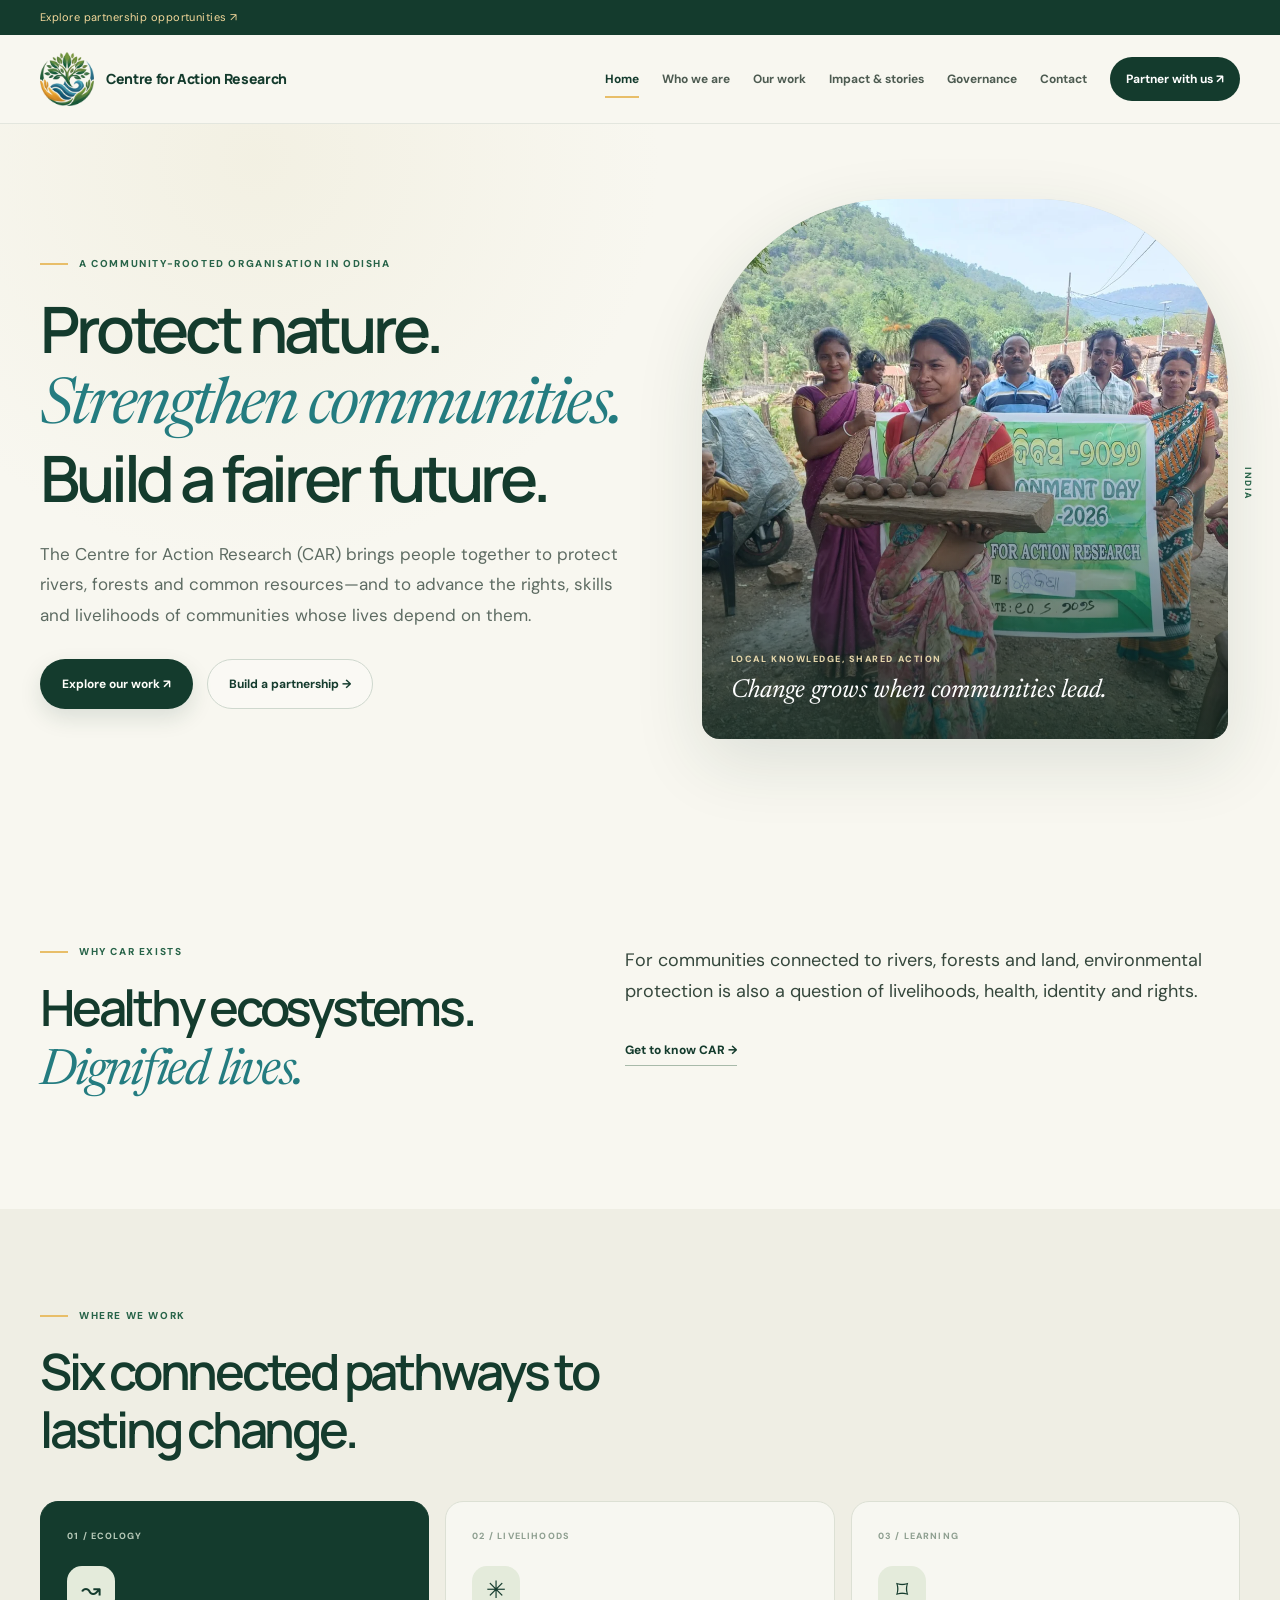
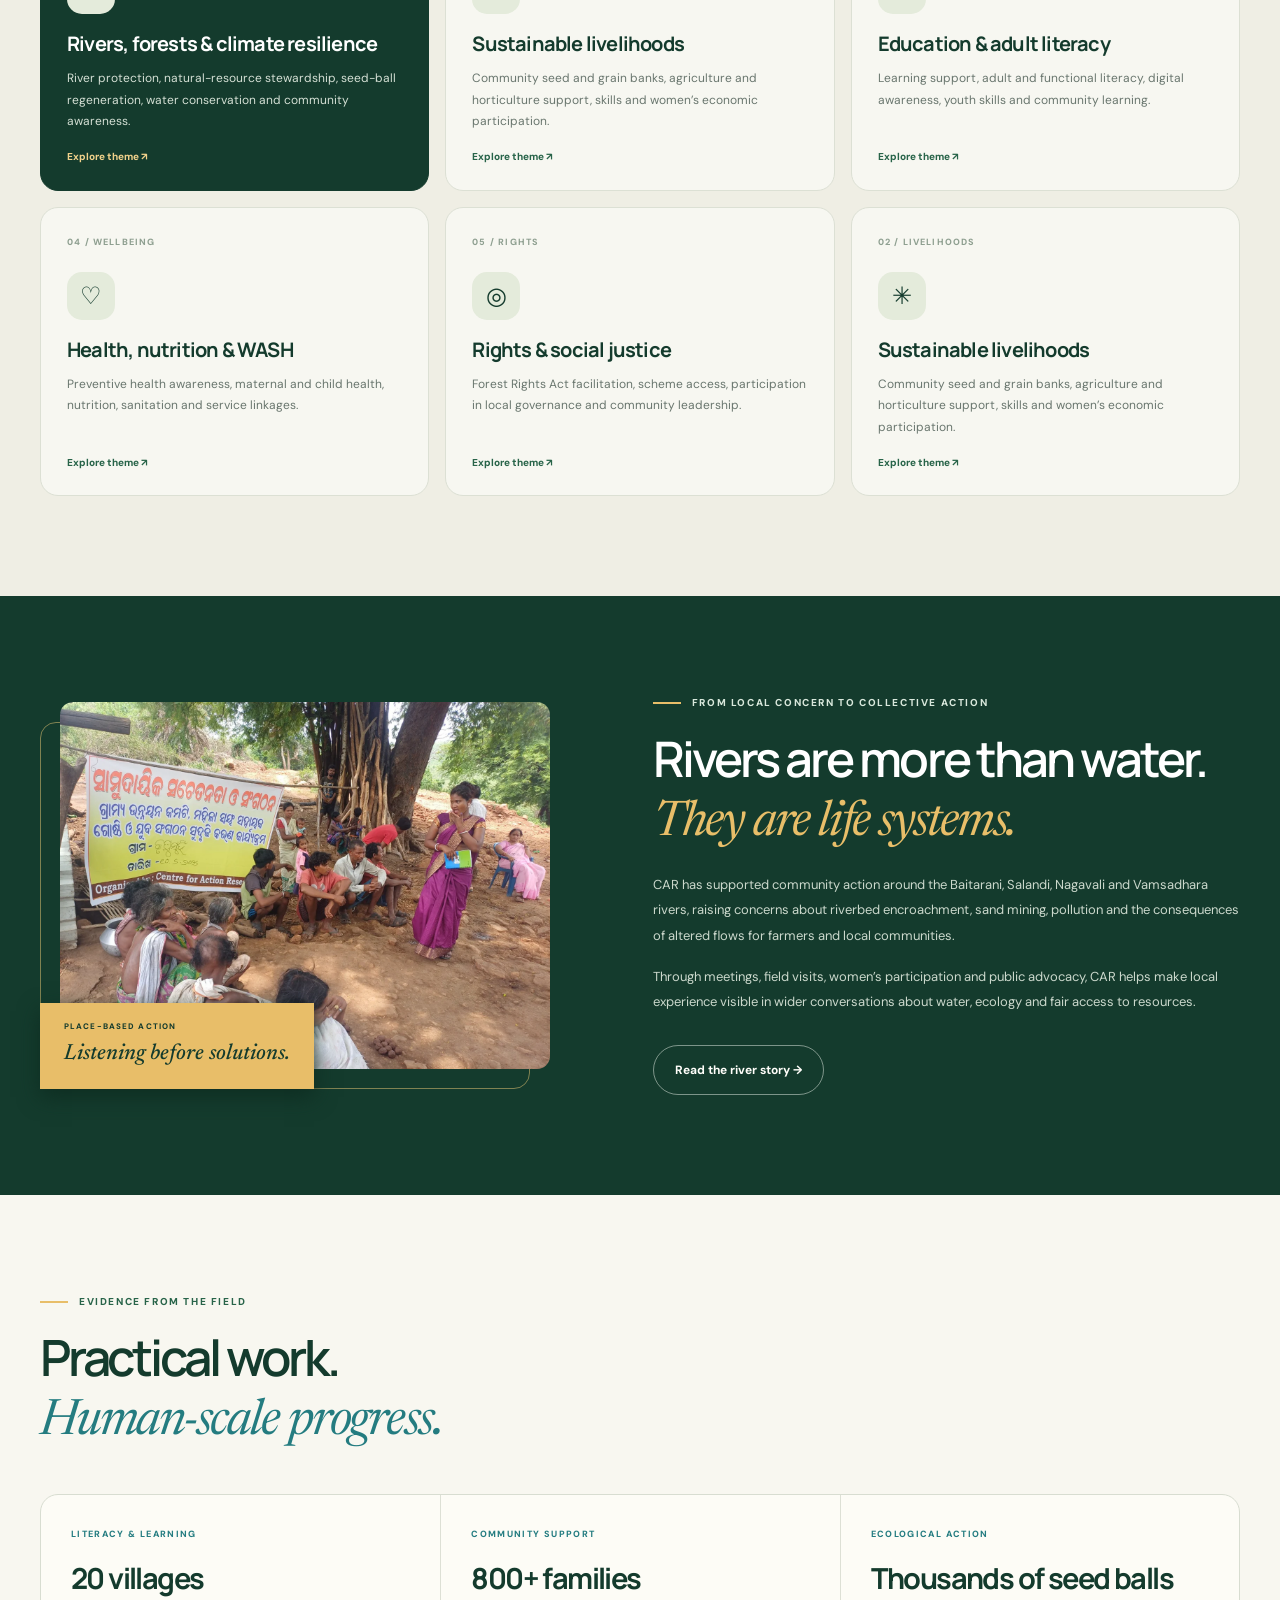
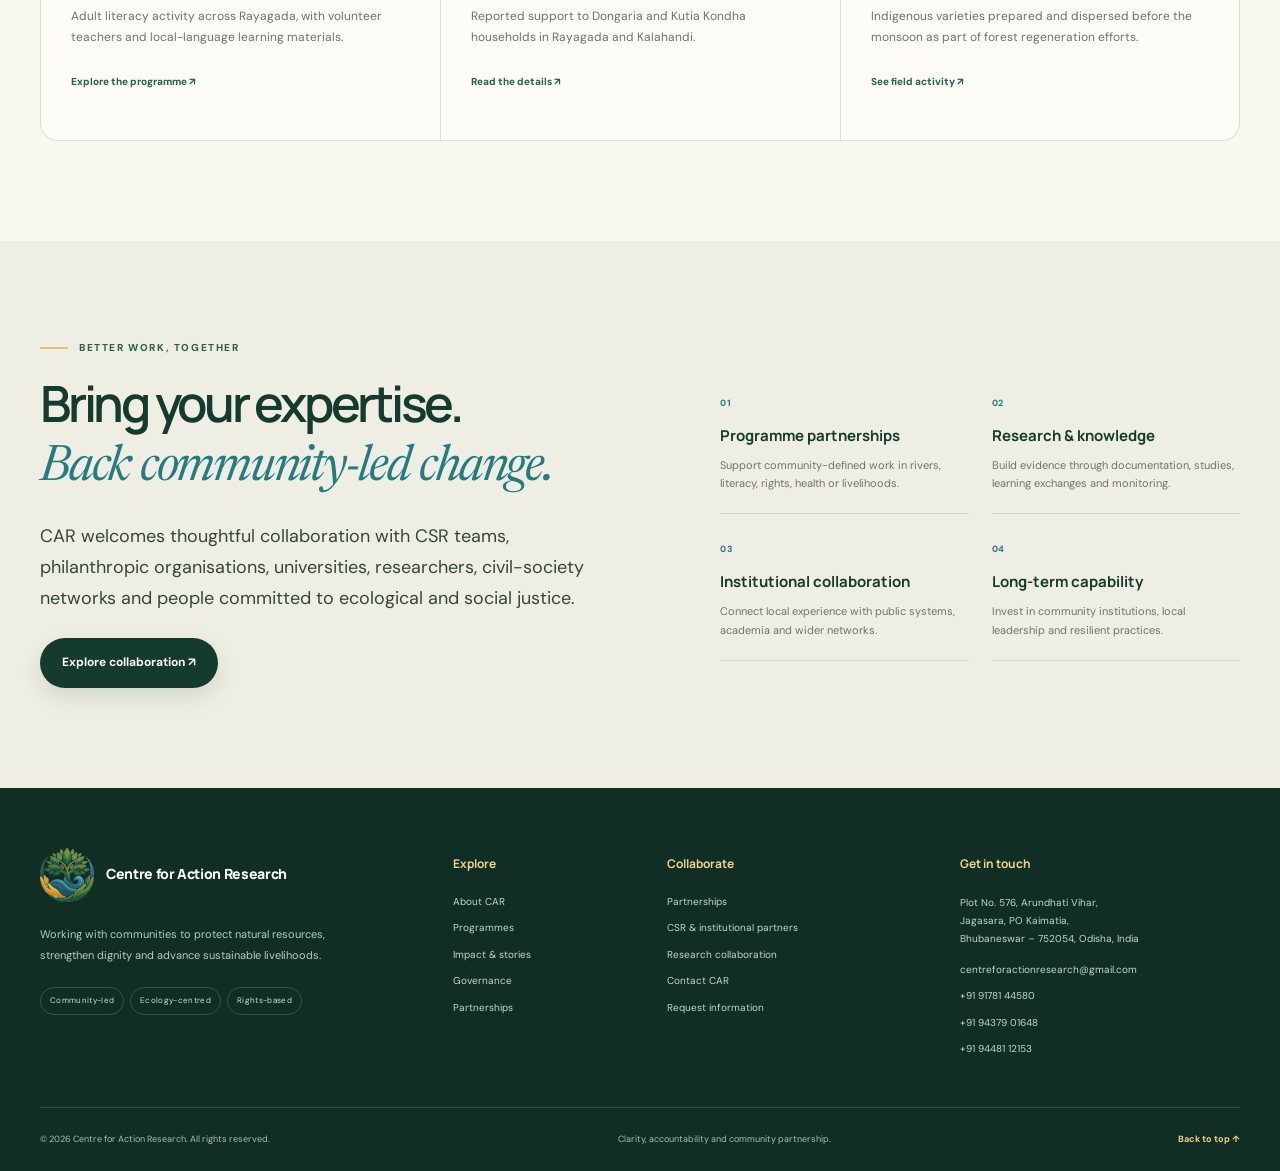
==== commit 88347654: "Update index.html" ====
--- a/index.html
+++ b/index.html
@@ -1,17 +1,17 @@
 <!DOCTYPE html>
 <html lang="en"><head><meta charset="utf-8"/><meta content="width=device-width, initial-scale=1" name="viewport"/><meta content="#143b2d" name="theme-color"/><meta content="Centre for Action Research works with communities in Odisha on natural resources, river protection, tribal rights, livelihoods, literacy, health and environmental resilience." name="description"/><meta content="website" property="og:type"/><meta content="Centre for Action Research | Community-led ecology and development" property="og:title"/><meta content="Centre for Action Research works with communities in Odisha on natural resources, river protection, tribal rights, livelihoods, literacy, health and environmental resilience." property="og:description"/><meta content="https://careco.in/assets/environment-day.webp" property="og:image"/><title>Centre for Action Research | Community-led ecology and development</title><link href="assets/favicon.png" rel="icon" type="image/png"/><link href="https://fonts.googleapis.com" rel="preconnect"/><link crossorigin="" href="https://fonts.gstatic.com" rel="preconnect"/><link href="https://fonts.googleapis.com/css2?family=DM+Sans:wght@400;500;600;700&amp;family=Manrope:wght@400;500;600;700;800&amp;family=Newsreader:opsz,wght@6..72,400;6..72,500;6..72,600&amp;display=swap" rel="stylesheet"/><link href="assets/styles.css" rel="stylesheet"/><link href="https://careco.in/" rel="canonical"/></head><body data-current="index.html"><a class="skip-link" href="#main">Skip to content</a><div class="announcement"><div class="container announce-inner"><a href="partnerships.html">Explore partnership opportunities ↗</a></div></div><header class="site-header" id="top"><div class="container nav-shell"><a aria-label="Centre for Action Research home" class="brand" href="index.html"><img alt="" height="54" src="assets/car-mark.webp" width="54"/><span class="brand-copy"><b>Centre for Action Research</b></span></a><button aria-controls="primary-navigation" aria-expanded="false" aria-label="Open navigation" class="menu-toggle" type="button"><span></span><span></span></button><nav aria-label="Main navigation" class="primary-nav" id="primary-navigation"><a data-page="index.html" href="index.html">Home</a><a data-page="about.html" href="about.html">Who we are</a><a data-page="programmes.html" href="programmes.html">Our work</a><a data-page="impact.html" href="impact.html">Impact &amp; stories</a><a data-page="governance.html" href="governance.html">Governance</a><a data-page="contact.html" href="contact.html">Contact</a><a class="nav-cta" data-page="partnerships.html" href="partnerships.html">Partner with us ↗</a></nav></div></header><main id="main">
-<section class="hero"><div class="container hero-grid"><div class="hero-copy" data-reveal=""><div class="eyebrow"><span class="eyebrow-line"></span>A community-rooted organisation in Odisha</div><h1>Protect nature.<br/><em>Strengthen communities.</em><br/>Build a fairer future.</h1><p class="hero-lede">The Centre for Action Research (CAR) brings people together to protect rivers, forests and common resources—and to advance the rights, skills and livelihoods of communities whose lives depend on them.</p><div class="hero-actions"><a class="btn btn-primary" href="programmes.html">Explore our work ↗</a><a class="btn btn-quiet" href="partnerships.html">Build a partnership →</a></div><div class="hero-note"><span class="note-mark">✳</span><span><b>Since 2016</b><small>Collective action for ecology, equality and dignity</small></span></div></div><div class="hero-visual" data-reveal=""><div class="hero-photo-wrap"><img alt="Community members taking part in an environmental awareness and seed-ball activity." fetchpriority="high" src="assets/environment-day.webp"/><div class="photo-vignette"></div><div class="photo-caption"><span class="caption-kicker">LOCAL KNOWLEDGE, SHARED ACTION</span><span>Change grows when communities lead.</span></div></div><div class="hero-side-label">ODISHA · INDIA</div></div></div></section>
+<section class="hero"><div class="container hero-grid"><div class="hero-copy" data-reveal=""><div class="eyebrow"><span class="eyebrow-line"></span>A community-rooted organisation in Odisha</div><h1>Protect nature.<br/><em>Strengthen communities.</em><br/>Build a fairer future.</h1><p class="hero-lede">The Centre for Action Research (CAR) brings people together to protect rivers, forests and common resources—and to advance the rights, skills and livelihoods of communities whose lives depend on them.</p><div class="hero-actions"><a class="btn btn-primary" href="programmes.html">Explore our work ↗</a><a class="btn btn-quiet" href="partnerships.html">Build a partnership →</a></div></div><div class="hero-visual" data-reveal=""><div class="hero-photo-wrap"><img alt="Community members taking part in an environmental awareness and seed-ball activity." fetchpriority="high" src="assets/environment-day.webp"/><div class="photo-vignette"></div><div class="photo-caption"><span class="caption-kicker">LOCAL KNOWLEDGE, SHARED ACTION</span><span>Change grows when communities lead.</span></div></div><div class="hero-side-label"> INDIA</div></div></div></section>
 
-<section class="section section-intro"><div class="container intro-grid"><div data-reveal=""><div class="eyebrow"><span class="eyebrow-line"></span>Why CAR exists</div><h2>Healthy ecosystems.<br/><em>Dignified lives.</em></h2></div><div class="intro-text" data-reveal=""><p class="lead">For communities connected to rivers, forests and land, environmental protection is also a question of livelihoods, health, identity and rights.</p><p>CAR works at that intersection. We listen to community knowledge, create spaces for collective action, strengthen access to information and public systems, and connect local concerns with research, advocacy and institutional collaboration.</p><a class="text-link" href="about.html">Get to know CAR →</a></div></div></section>
-<section class="section section-paper"><div class="container"><div class="section-heading-row" data-reveal=""><div><div class="eyebrow"><span class="eyebrow-line"></span>Where we work</div><h2>Six connected pathways to lasting change.</h2></div><p>Our programmes connect environmental stewardship with the practical conditions people need to live safely, learn, earn and participate in decisions that affect them.</p></div><div class="work-grid">
+<section class="section section-intro"><div class="container intro-grid"><div data-reveal=""><div class="eyebrow"><span class="eyebrow-line"></span>Why CAR exists</div><h2>Healthy ecosystems.<br/><em>Dignified lives.</em></h2></div><div class="intro-text" data-reveal=""><p class="lead">For communities connected to rivers, forests and land, environmental protection is also a question of livelihoods, health, identity and rights.</p><a class="text-link" href="about.html">Get to know CAR →</a></div></div></section>
+<section class="section section-paper"><div class="container"><div class="section-heading-row" data-reveal=""><div><div class="eyebrow"><span class="eyebrow-line"></span>Where we work</div><h2>Six connected pathways to lasting change.</h2></div></div><div class="work-grid">
 <a class="work-card work-card-feature" data-reveal="" href="programmes.html#environment"><div class="card-number">01 / ECOLOGY</div><div class="card-icon">↝</div><h3>Rivers, forests &amp; climate resilience</h3><p>River protection, natural-resource stewardship, seed-ball regeneration, water conservation and community awareness.</p><span class="card-arrow">Explore theme ↗</span></a>
 <a class="work-card" data-reveal="" href="programmes.html#livelihoods"><div class="card-number">02 / LIVELIHOODS</div><div class="card-icon">✳</div><h3>Sustainable livelihoods</h3><p>Community seed and grain banks, agriculture and horticulture support, skills and women’s economic participation.</p><span class="card-arrow">Explore theme ↗</span></a>
 <a class="work-card" data-reveal="" href="programmes.html#learning"><div class="card-number">03 / LEARNING</div><div class="card-icon">⌑</div><h3>Education &amp; adult literacy</h3><p>Learning support, adult and functional literacy, digital awareness, youth skills and community learning.</p><span class="card-arrow">Explore theme ↗</span></a>
 <a class="work-card" data-reveal="" href="programmes.html#health"><div class="card-number">04 / WELLBEING</div><div class="card-icon">♡</div><h3>Health, nutrition &amp; WASH</h3><p>Preventive health awareness, maternal and child health, nutrition, sanitation and service linkages.</p><span class="card-arrow">Explore theme ↗</span></a>
 <a class="work-card" data-reveal="" href="programmes.html#justice"><div class="card-number">05 / RIGHTS</div><div class="card-icon">◎</div><h3>Rights &amp; social justice</h3><p>Forest Rights Act facilitation, scheme access, participation in local governance and community leadership.</p><span class="card-arrow">Explore theme ↗</span></a><a class="work-card" data-reveal="" href="programmes.html#women-rights"><div class="card-number">02 / LIVELIHOODS</div><div class="card-icon">✳</div><h3>Sustainable livelihoods</h3><p>Community seed and grain banks, agriculture and horticulture support, skills and women’s economic participation.</p><span class="card-arrow">Explore theme ↗</span></a></div></div></section>
 <section class="section river-story"><div class="container story-grid"><div class="story-image" data-reveal=""><img alt="Community members gathered under a tree for a local discussion" src="assets/community-dialogue.webp"/><div class="image-label"><span>PLACE-BASED ACTION</span><b>Listening before solutions.</b></div></div><div class="story-copy" data-reveal=""><div class="eyebrow eyebrow-light"><span class="eyebrow-line"></span>From local concern to collective action</div><h2>Rivers are more than water.<br/><em>They are life systems.</em></h2><p>CAR has supported community action around the Baitarani, Salandi, Nagavali and Vamsadhara rivers, raising concerns about riverbed encroachment, sand mining, pollution and the consequences of altered flows for farmers and local communities.</p><p>Through meetings, field visits, women’s participation and public advocacy, CAR helps make local experience visible in wider conversations about water, ecology and fair access to resources.</p><a class="btn btn-light-outline" href="impact.html#rivers">Read the river story →</a></div></div></section>
-<section class="section"><div class="container"><div class="section-heading-row" data-reveal=""><div><div class="eyebrow"><span class="eyebrow-line"></span>Evidence from the field</div><h2>Practical work.<br/><em>Human-scale progress.</em></h2></div><p>These figures describe activities and outreach in CAR’s supplied 2023–2026 highlights. They are a starting point for deeper reporting—not a substitute for project-level outcome data.</p></div><div class="impact-band"><article class="impact-feature"><span class="impact-label">LITERACY &amp; LEARNING</span><strong>20 villages</strong><p>Adult literacy activity across Rayagada, with volunteer teachers and local-language learning materials.</p><a href="impact.html#literacy">Explore the programme ↗</a></article><article class="impact-feature"><span class="impact-label">COMMUNITY SUPPORT</span><strong>800+ families</strong><p>Reported support to Dongaria and Kutia Kondha households in Rayagada and Kalahandi.</p><a href="impact.html#pvtg">Read the details ↗</a></article><article class="impact-feature"><span class="impact-label">ECOLOGICAL ACTION</span><strong>Thousands of seed balls</strong><p>Indigenous varieties prepared and dispersed before the monsoon as part of forest regeneration efforts.</p><a href="impact.html#seedballs">See field activity ↗</a></article></div></div></section>
+<section class="section"><div class="container"><div class="section-heading-row" data-reveal=""><div><div class="eyebrow"><span class="eyebrow-line"></span>Evidence from the field</div><h2>Practical work.<br/><em>Human-scale progress.</em></h2></div></div><div class="impact-band"><article class="impact-feature"><span class="impact-label">LITERACY &amp; LEARNING</span><strong>20 villages</strong><p>Adult literacy activity across Rayagada, with volunteer teachers and local-language learning materials.</p><a href="impact.html#literacy">Explore the programme ↗</a></article><article class="impact-feature"><span class="impact-label">COMMUNITY SUPPORT</span><strong>800+ families</strong><p>Reported support to Dongaria and Kutia Kondha households in Rayagada and Kalahandi.</p><a href="impact.html#pvtg">Read the details ↗</a></article><article class="impact-feature"><span class="impact-label">ECOLOGICAL ACTION</span><strong>Thousands of seed balls</strong><p>Indigenous varieties prepared and dispersed before the monsoon as part of forest regeneration efforts.</p><a href="impact.html#seedballs">See field activity ↗</a></article></div></div></section>
 <section class="section section-paper"><div class="container partners-grid"><div data-reveal=""><div class="eyebrow"><span class="eyebrow-line"></span>Better work, together</div><h2>Bring your expertise.<br/><em>Back community-led change.</em></h2><p class="lead">CAR welcomes thoughtful collaboration with CSR teams, philanthropic organisations, universities, researchers, civil-society networks and people committed to ecological and social justice.</p><a class="btn btn-primary" href="partnerships.html">Explore collaboration ↗</a></div><div class="partner-note-grid" data-reveal=""><div class="partner-note"><span>01</span><b>Programme partnerships</b><p>Support community-defined work in rivers, literacy, rights, health or livelihoods.</p></div><div class="partner-note"><span>02</span><b>Research &amp; knowledge</b><p>Build evidence through documentation, studies, learning exchanges and monitoring.</p></div><div class="partner-note"><span>03</span><b>Institutional collaboration</b><p>Connect local experience with public systems, academia and wider networks.</p></div><div class="partner-note"><span>04</span><b>Long-term capability</b><p>Invest in community institutions, local leadership and resilient practices.</p></div></div></div></section>
 
 </main>
-<footer class="site-footer"><div class="container footer-top"><div class="footer-brand-block"><a class="brand brand-footer" href="index.html"><img alt="" height="54" src="assets/car-mark.webp" width="54"/><span class="brand-copy"><b>Centre for Action Research</b></span></a><p>Working with communities to protect natural resources, strengthen dignity and advance sustainable livelihoods.</p><div class="footer-pills"><span>Community-led</span><span>Ecology-centred</span><span>Rights-based</span></div></div><div class="footer-col"><h3>Explore</h3><a href="about.html">About CAR</a><a href="programmes.html">Programmes</a><a href="impact.html">Impact &amp; stories</a><a href="governance.html">Governance</a><a href="partnerships.html">Partnerships</a></div><div class="footer-col"><h3>Collaborate</h3><a href="partnerships.html">Partnerships</a><a href="partnerships.html#csr">CSR &amp; institutional partners</a><a href="partnerships.html#research">Research collaboration</a><a href="contact.html">Contact CAR</a><a href="mailto:centreforactionresearch@gmail.com?subject=CAR%20information%20request">Request information</a></div><div class="footer-col footer-contact"><h3>Get in touch</h3><p>Plot No. 576, Arundhati Vihar,<br/>Jagasara, PO Kaimatia,<br/>Bhubaneswar – 752054, Odisha, India</p><a href="mailto:centreforactionresearch@gmail.com">centreforactionresearch@gmail.com</a><a href="tel:+919178144580">+91 91781 44580</a><a href="tel:+919437901648">+91 94379 01648</a><a href="tel:+919448112153">+91 94481 12153</a></div></div><div class="container footer-bottom"><span>© <span data-year="">2026</span> Centre for Action Research. All rights reserved.</span><span>Clarity, accountability and community partnership.</span><a href="#top">Back to top ↑</a></div></footer><button aria-label="Back to top" class="back-to-top" type="button">↑</button><script defer="" src="assets/site.js"></script></body></html>+<footer class="site-footer"><div class="container footer-top"><div class="footer-brand-block"><a class="brand brand-footer" href="index.html"><img alt="" height="54" src="assets/car-mark.webp" width="54"/><span class="brand-copy"><b>Centre for Action Research</b></span></a><p>Working with communities to protect natural resources, strengthen dignity and advance sustainable livelihoods.</p><div class="footer-pills"><span>Community-led</span><span>Ecology-centred</span><span>Rights-based</span></div></div><div class="footer-col"><h3>Explore</h3><a href="about.html">About CAR</a><a href="programmes.html">Programmes</a><a href="impact.html">Impact &amp; stories</a><a href="governance.html">Governance</a><a href="partnerships.html">Partnerships</a></div><div class="footer-col"><h3>Collaborate</h3><a href="partnerships.html">Partnerships</a><a href="partnerships.html#csr">CSR &amp; institutional partners</a><a href="partnerships.html#research">Research collaboration</a><a href="contact.html">Contact CAR</a><a href="mailto:centreforactionresearch@gmail.com?subject=CAR%20information%20request">Request information</a></div><div class="footer-col footer-contact"><h3>Get in touch</h3><p>Plot No. 576, Arundhati Vihar,<br/>Jagasara, PO Kaimatia,<br/>Bhubaneswar – 752054, Odisha, India</p><a href="mailto:centreforactionresearch@gmail.com">centreforactionresearch@gmail.com</a><a href="tel:+919178144580">+91 91781 44580</a><a href="tel:+919437901648">+91 94379 01648</a><a href="tel:+919448112153">+91 94481 12153</a></div></div><div class="container footer-bottom"><span>© <span data-year="">2026</span> Centre for Action Research. All rights reserved.</span><span>Clarity, accountability and community partnership.</span><a href="#top">Back to top ↑</a></div></footer><button aria-label="Back to top" class="back-to-top" type="button">↑</button><script defer="" src="assets/site.js"></script></body></html>
--- a/assets/styles.css
+++ b/assets/styles.css
@@ -0,0 +1,97 @@
+/* Centre for Action Research | responsive static website */
+:root{--forest:#143b2d;--forest2:#1b4c38;--forest3:#286449;--leaf:#85a85d;--river:#247c80;--sand:#e8be69;--sandlight:#f5e7c7;--cream:#f8f7f0;--paper:#efeee4;--white:#fffefa;--ink:#1e2d26;--muted:#69766e;--line:#d9ddd2;--shadow:0 22px 70px rgba(25,57,41,.12);--container:1200px;--sans:'DM Sans',Arial,sans-serif;--display:'Manrope',Arial,sans-serif;--serif:'Newsreader',Georgia,serif}
+*{box-sizing:border-box}html{scroll-behavior:smooth;scroll-padding-top:110px}body{margin:0;background:var(--cream);color:var(--ink);font-family:var(--sans);font-size:16px;line-height:1.68;-webkit-font-smoothing:antialiased}img{display:block;max-width:100%;height:auto}a{color:inherit;text-decoration:none}button,input,select,textarea{font:inherit}button,a{-webkit-tap-highlight-color:transparent}a:focus-visible,button:focus-visible,input:focus-visible,select:focus-visible,textarea:focus-visible{outline:3px solid var(--sand);outline-offset:4px}::selection{background:#e5c77e;color:var(--forest)}.container{width:min(calc(100% - 48px),var(--container));margin-inline:auto}.skip-link{position:absolute;left:12px;top:-80px;background:var(--white);color:var(--forest);z-index:200;padding:12px 18px;border-radius:9px}.skip-link:focus{top:12px}
+/* Announcement and navigation */
+.announcement{background:var(--forest);color:#e5eee5;font-size:11px;letter-spacing:.04em}.announce-inner{min-height:35px;display:flex;align-items:center;justify-content:space-between;gap:20px}.announcement a{color:#f5d99b}.announce-inner i{display:inline-block;width:7px;height:7px;margin-right:8px;border-radius:50%;background:#b9d58a;box-shadow:0 0 0 4px rgba(185,213,138,.13)}.site-header{z-index:100;position:sticky;top:0;background:rgba(248,247,240,.96);backdrop-filter:blur(14px);border-bottom:1px solid rgba(20,59,45,.09);transition:box-shadow .2s}.site-header.is-scrolled{box-shadow:0 8px 30px rgba(20,59,45,.08)}.nav-shell{display:flex;align-items:center;justify-content:space-between;min-height:88px;gap:26px}.brand{display:flex;align-items:center;gap:12px;min-width:250px}.brand img{width:54px;height:54px;object-fit:contain}.brand-copy{display:flex;flex-direction:column;line-height:1.2}.brand-copy b{font-family:var(--display);font-size:14px;letter-spacing:-.025em;color:var(--forest);font-weight:800}.brand-copy small{color:var(--muted);font-size:9px;letter-spacing:.08em;text-transform:uppercase;margin-top:6px}.primary-nav{display:flex;align-items:center;gap:clamp(13px,1.8vw,27px)}.primary-nav>a{font-size:12px;font-weight:700;color:#4d5b51;white-space:nowrap;transition:color .2s}.primary-nav>a:hover,.primary-nav>a[aria-current=page]{color:var(--forest)}.primary-nav>a[aria-current=page]:not(.nav-cta){position:relative}.primary-nav>a[aria-current=page]:not(.nav-cta):after{content:'';position:absolute;left:0;right:0;bottom:-9px;height:2px;background:var(--sand)}.primary-nav .nav-cta{padding:12px 16px;background:var(--forest);color:white;border-radius:999px}.primary-nav .nav-cta:hover{background:var(--forest3)}.menu-toggle{display:none;width:44px;height:44px;border:1px solid var(--line);background:transparent;border-radius:50%;cursor:pointer;align-items:center;justify-content:center;flex-direction:column;gap:5px}.menu-toggle span{width:17px;height:2px;background:var(--forest);transition:transform .2s}.menu-toggle[aria-expanded=true] span:first-child{transform:translateY(3.5px) rotate(45deg)}.menu-toggle[aria-expanded=true] span:last-child{transform:translateY(-3.5px) rotate(-45deg)}
+/* Global type, buttons, call-outs */
+.eyebrow{display:flex;align-items:center;gap:11px;font-size:10px;font-weight:800;text-transform:uppercase;letter-spacing:.16em;color:var(--forest3);line-height:1.4}.eyebrow-line{display:inline-block;width:28px;height:2px;background:var(--sand);flex:0 0 auto}.eyebrow-dark{color:var(--forest)}.eyebrow-light{color:#d9e8dc}.btn{display:inline-flex;align-items:center;justify-content:center;gap:14px;min-height:50px;padding:13px 21px;border-radius:999px;font-size:12px;font-weight:700;line-height:1.2;border:1px solid transparent;transition:transform .2s,background .2s,border-color .2s;cursor:pointer}.btn:hover{transform:translateY(-2px)}.btn-primary{background:var(--forest);color:var(--white);box-shadow:0 9px 22px rgba(20,59,45,.13)}.btn-primary:hover{background:var(--forest3)}.btn-quiet{color:var(--forest);border-color:#cfd8ce;background:rgba(255,255,255,.25)}.btn-quiet:hover{border-color:var(--forest);background:var(--white)}.btn-light-outline{border-color:rgba(240,247,239,.48);color:var(--white);background:transparent}.btn-light-outline:hover{background:rgba(255,255,255,.08);border-color:white}.btn-sand{background:var(--sand);color:var(--forest);font-weight:800}.btn-sand:hover{background:#f1cf89}.btn-full{width:100%;margin-top:5px}.hero-actions{display:flex;align-items:center;gap:14px;flex-wrap:wrap}.text-link{display:inline-flex;align-items:center;gap:12px;margin-top:15px;font-size:12px;font-weight:800;color:var(--forest);border-bottom:1px solid #a8baaa;padding-bottom:5px}.text-link:hover{color:var(--river);border-color:var(--river)}.lead{font-size:18px;line-height:1.72;color:#35473c;margin:0 0 18px}.small-note{font-size:11px!important;color:var(--muted);line-height:1.7}
+/* Homepage hero */
+.hero{position:relative;overflow:hidden;padding:75px 0 74px;background:radial-gradient(circle at 20% 5%,rgba(226,220,187,.25),transparent 33%),var(--cream)}.hero-grid{display:grid;grid-template-columns:1fr .92fr;align-items:center;gap:clamp(40px,6vw,90px)}.hero-copy{padding:22px 0 12px}.hero h1,.page-hero h1{font-family:var(--display);font-size:clamp(39px,5vw,66px);line-height:1.1;letter-spacing:-.065em;font-weight:600;margin:23px 0 25px;color:var(--forest)}h1 em,h2 em{font-family:var(--serif);font-weight:400;letter-spacing:-.045em}.hero h1 em,.page-hero h1 em{color:var(--river);font-style:italic}.hero-lede{max-width:610px;font-size:17px;line-height:1.8;color:#5d6b62;margin:0 0 29px}.hero-note{display:flex;align-items:center;gap:12px;margin-top:34px}.note-mark{width:38px;height:38px;border:1px solid #d7ddce;border-radius:50%;display:grid;place-items:center;color:var(--river);font-size:19px}.hero-note span:last-child{display:flex;flex-direction:column;line-height:1.4}.hero-note b{font-size:12px;color:var(--forest)}.hero-note small{font-size:10px;color:var(--muted);margin-top:2px}.hero-visual{position:relative;padding:0 12px 18px 0}.hero-photo-wrap{height:540px;max-height:62vw;min-height:400px;position:relative;border-radius:190px 190px 18px 18px;overflow:hidden;background:#d5d9cb;box-shadow:var(--shadow)}.hero-photo-wrap>img{width:100%;height:100%;object-fit:cover;object-position:54% center}.photo-vignette{position:absolute;inset:35% 0 0;background:linear-gradient(0deg,rgba(14,40,29,.78),transparent)}.photo-caption{position:absolute;bottom:25px;left:29px;right:25px;color:white;display:flex;flex-direction:column;gap:3px}.caption-kicker{font-size:9px;letter-spacing:.17em;color:#e6d7ac;font-weight:800}.photo-caption>span:last-child{font-family:var(--serif);font-style:italic;font-size:26px}.hero-seal{position:absolute;left:-44px;bottom:39px;width:138px;height:138px;background:var(--white);border:1px solid #e6e3d7;border-radius:50%;box-shadow:0 10px 32px rgba(26,50,37,.14);display:flex;flex-direction:column;align-items:center;justify-content:center}.hero-seal img{width:65px;height:53px;object-fit:contain}.hero-seal span{font-size:9px;line-height:1.25;text-align:center;color:var(--muted)}.hero-seal b{color:var(--forest);font-weight:800}.hero-side-label{position:absolute;right:-15px;top:48%;writing-mode:vertical-rl;font-size:9px;font-weight:800;letter-spacing:.17em;color:var(--forest3)}
+/* Activity strip */
+.proof-strip{background:var(--sand);padding:28px 0 31px}.proof-grid{display:grid;grid-template-columns:1.12fr repeat(4,1fr);gap:25px;align-items:center}.proof-intro p{font-size:11px;line-height:1.55;margin:7px 0 0;color:#5c5b43;max-width:180px}.proof-stat{display:flex;flex-direction:column;border-left:1px solid rgba(20,59,45,.2);padding-left:23px;min-height:68px;justify-content:center}.proof-stat strong{font-family:var(--display);font-size:36px;color:var(--forest);letter-spacing:-.07em;line-height:1.1}.proof-stat>span{font-size:10px;line-height:1.45;color:#4a594d;margin-top:7px;max-width:170px}
+/* Sections and cards */
+.section{padding:100px 0}.section-paper{background:var(--paper)}.section-intro{padding-top:114px;padding-bottom:108px}.intro-grid{display:grid;grid-template-columns:.88fr 1.12fr;gap:clamp(35px,8vw,125px);align-items:start}.section h2,.split-content h2,.footprint-grid h2,.contact-main h2{font-family:var(--display);font-size:clamp(32px,4vw,50px);line-height:1.16;letter-spacing:-.065em;font-weight:600;color:var(--forest);margin:19px 0 0}.section h2 em,.split-content h2 em,.footprint-grid h2 em,.contact-main h2 em{font-style:italic;color:var(--river);font-family:var(--serif);font-weight:400}.intro-text p:not(.lead),.rich-copy>p:not(.lead){color:var(--muted);font-size:14px;line-height:1.9}.section-heading-row{display:grid;grid-template-columns:1.1fr .9fr;gap:42px;align-items:end;margin-bottom:43px}.section-heading-row>p{max-width:470px;justify-self:end;color:var(--muted);font-size:13px;line-height:1.85;margin:0 0 5px}.work-grid{display:grid;grid-template-columns:repeat(3,1fr);gap:16px}.work-card{min-height:305px;display:flex;flex-direction:column;padding:27px 26px 24px;border:1px solid #dce0d4;border-radius:18px;background:rgba(255,255,255,.48);transition:transform .25s,box-shadow .25s,border-color .25s}.work-card:hover{transform:translateY(-5px);border-color:#c0cdbb;box-shadow:0 18px 44px rgba(23,57,40,.08)}.work-card-feature{background:var(--forest);color:#f9faf4;border-color:var(--forest)}.card-number{font-size:9px;font-weight:800;letter-spacing:.13em;color:#8e9f90}.work-card-feature .card-number{color:#b7c9b8}.card-icon{width:48px;height:48px;border-radius:15px;display:grid;place-items:center;margin:22px 0 17px;background:#e4ebdb;color:var(--forest);font-size:24px}.work-card h3{font-family:var(--display);font-size:20px;line-height:1.3;letter-spacing:-.04em;margin:0 0 11px;color:var(--forest)}.work-card-feature h3{color:#fff}.work-card p{font-size:12px;line-height:1.8;color:var(--muted);margin:0 0 16px}.work-card-feature p{color:#d5e0d5}.card-arrow{margin-top:auto;font-size:10px;font-weight:800;color:var(--forest3)}.work-card-feature .card-arrow{color:#f0d18b}
+.river-story{background:var(--forest);color:white;overflow:hidden}.story-grid{display:grid;grid-template-columns:.93fr 1.07fr;gap:clamp(40px,8vw,120px);align-items:center}.story-image{position:relative;padding:0 0 20px 20px}.story-image:before{content:'';position:absolute;inset:20px 20px 0 0;border:1px solid rgba(220,191,113,.54);border-radius:16px}.story-image img{position:relative;z-index:1;width:100%;height:470px;object-fit:cover;border-radius:13px}.image-label{position:absolute;z-index:2;left:0;bottom:0;background:var(--sand);color:var(--forest);padding:17px 24px;display:flex;flex-direction:column;gap:2px;box-shadow:0 8px 20px #0e2e22}.image-label span{font-size:8px;font-weight:800;letter-spacing:.14em}.image-label b{font-family:var(--serif);font-size:22px;font-weight:500;font-style:italic}.story-copy h2,.river-mini h2,.final-cta h2,.due-diligence h2,.disclosure-grid h2{font-family:var(--display);font-size:clamp(31px,3.9vw,49px);line-height:1.17;letter-spacing:-.06em;font-weight:600;margin:20px 0}.story-copy h2{color:white}.story-copy h2 em,.river-mini h2 em,.final-cta h2 em,.due-diligence h2 em,.disclosure-grid h2 em{font-family:var(--serif);color:var(--sand);font-style:italic;font-weight:400}.story-copy>p{color:#cbd8cc;font-size:13px;line-height:1.95;margin:0 0 16px}.story-copy .btn{margin-top:14px}.section-heading-light h2{color:white}.section-heading-light h2 em{color:var(--sand)}.section-heading-light>p{color:#c9d8cb}.impact-band{display:grid;grid-template-columns:repeat(3,1fr);border:1px solid #d8ddd1;border-radius:18px;overflow:hidden;background:#fdfcf6}.impact-feature{padding:32px 30px;min-height:245px}.impact-feature+.impact-feature{border-left:1px solid #dde0d5}.impact-label{display:block;font-size:9px;letter-spacing:.15em;font-weight:800;color:var(--river)}.impact-feature strong{display:block;font-family:var(--display);font-size:29px;line-height:1.24;letter-spacing:-.055em;color:var(--forest);margin:19px 0 9px}.impact-feature p{font-size:12px;line-height:1.8;color:var(--muted);margin:0 0 18px}.impact-feature>a{font-size:10px;font-weight:800;color:var(--forest3)}.partners-grid{display:grid;grid-template-columns:1fr .9fr;gap:clamp(45px,8vw,120px);align-items:center}.partners-grid .lead{max-width:580px;margin:24px 0}.partner-note-grid{display:grid;grid-template-columns:1fr 1fr;gap:0 23px}.partner-note{padding:20px 0;border-bottom:1px solid #d3d8cc}.partner-note>span{font-size:9px;letter-spacing:.1em;font-weight:800;color:var(--river)}.partner-note b{display:block;font-family:var(--display);font-size:15px;margin:8px 0;color:var(--forest)}.partner-note p{margin:0;color:var(--muted);font-size:11px;line-height:1.7}.final-cta{background:var(--forest);padding:68px 0}.cta-inner{display:flex;align-items:center;justify-content:space-between;gap:42px}.cta-inner h2{margin-bottom:0}.cta-actions{display:flex;align-items:flex-start;flex-direction:column;gap:13px;flex:0 0 auto}.cta-email{font-size:11px;color:#cfdfd1;text-decoration:underline;text-decoration-color:#6c8b76;text-underline-offset:4px}.cta-email:hover{color:white}
+/* Interior hero and split layouts */
+.page-hero{padding:78px 0 76px;overflow:hidden;background:linear-gradient(125deg,#f8f7f0 0%,#f1f0e6 100%)}.page-hero-grid{display:grid;grid-template-columns:1.05fr .82fr;align-items:center;gap:clamp(45px,8vw,110px)}.page-hero h1{font-size:clamp(42px,5.2vw,64px);margin:22px 0}.page-hero .hero-lede{font-size:16px;max-width:600px}.page-hero-image{position:relative;padding:0 16px 16px 0}.page-hero-image:before{content:'';position:absolute;inset:15px 0 0 16px;border:1px solid #c6d0bf;border-radius:15px}.page-hero-image img{position:relative;width:100%;height:405px;object-fit:cover;border-radius:13px;box-shadow:var(--shadow)}.image-corner-note{position:absolute;right:0;bottom:0;background:var(--sand);color:var(--forest);padding:14px 19px;font-size:9px;line-height:1.45;letter-spacing:.1em;font-weight:800}.page-hero-tags{display:flex;gap:8px;flex-wrap:wrap;margin-top:24px}.page-hero-tags span{border:1px solid #d4dacf;background:rgba(255,255,255,.35);border-radius:999px;padding:7px 12px;font-size:10px;font-weight:700;color:var(--forest3)}.split-content{display:grid;grid-template-columns:.78fr 1.22fr;gap:clamp(45px,9vw,135px);align-items:start}.split-content>div:first-child{position:sticky;top:145px}.rich-copy{max-width:690px}.rich-copy>p{margin-top:0;margin-bottom:19px}.quote-panel{background:var(--paper);border-left:3px solid var(--sand);padding:29px 30px;margin-top:31px}.quote-symbol{font-family:var(--serif);font-size:54px;line-height:.7;color:var(--river)}.quote-panel p{font-family:var(--serif);font-size:26px;font-style:italic;color:var(--forest);line-height:1.32;margin:14px 0 12px}.quote-panel small{font-size:9px;text-transform:uppercase;letter-spacing:.12em;color:var(--muted);font-weight:800}.section-dark{background:var(--forest);color:white}.purpose-grid{display:grid;grid-template-columns:1fr 1fr;gap:18px}.purpose-card{border:1px solid rgba(232,238,225,.2);border-radius:16px;padding:32px;background:rgba(255,255,255,.035)}.purpose-index{font-size:9px;letter-spacing:.16em;color:var(--sand);font-weight:800}.purpose-card h3{font-family:var(--display);font-size:24px;line-height:1.34;letter-spacing:-.04em;margin:24px 0 11px;color:white}.purpose-card p{font-size:12px;line-height:1.9;color:#c8d7cb;margin:0}.principles-grid{display:grid;grid-template-columns:repeat(3,1fr);gap:17px}.principle-card{padding:29px 27px;background:var(--white);border:1px solid #dedfd4;border-radius:15px}.principle-number{display:grid;place-items:center;width:43px;height:43px;background:#e4ebe0;color:var(--forest3);font-weight:800;border-radius:13px;font-size:13px}.principle-card h3{font-family:var(--display);font-size:18px;line-height:1.35;letter-spacing:-.03em;color:var(--forest);margin:21px 0 10px}.principle-card p{font-size:12px;line-height:1.85;color:var(--muted);margin:0}.values-wheel{min-height:400px;display:grid;grid-template-columns:repeat(4,1fr);grid-template-rows:repeat(3,auto);gap:15px;align-items:center;justify-items:center;max-width:830px;margin:0 auto;position:relative}.values-wheel:before{content:'';position:absolute;inset:60px 130px;border:1px dashed #b5c7b6;border-radius:50%;pointer-events:none}.values-centre{grid-column:2/4;grid-row:2;width:140px;height:140px;background:var(--forest);border-radius:50%;color:white;display:flex;flex-direction:column;align-items:center;justify-content:center;z-index:1;box-shadow:0 0 0 12px var(--cream),0 0 0 13px #dce0d4}.values-centre img{height:55px;width:60px;object-fit:contain}.values-centre strong{text-align:center;font-size:10px;line-height:1.25;letter-spacing:.09em;text-transform:uppercase}.value-chip{padding:14px 23px;border-radius:999px;background:var(--white);border:1px solid #dce0d5;box-shadow:0 5px 14px rgba(28,59,41,.04);font-size:12px;font-weight:800;color:var(--forest);z-index:2}.value-justice{grid-column:2;grid-row:1;background:#f6e2b8}.value-equality{grid-column:3;grid-row:1}.value-respect{grid-column:4;grid-row:2;background:#dbece7}.value-dignity{grid-column:3;grid-row:3;background:#dae6f1}.value-rights{grid-column:2;grid-row:3;background:#e0ebd5}.value-inclusion{grid-column:1;grid-row:2;background:#f1e4ce}.value-humility{grid-column:1;grid-row:1}.footprint-grid{display:grid;grid-template-columns:.92fr 1.08fr;align-items:center;gap:clamp(45px,8vw,120px)}.footprint-grid p:not(.lead){font-size:13px;color:var(--muted);line-height:1.9}.footprint-image{position:relative;padding:0 15px 15px 0}.footprint-image img{position:relative;width:100%;height:420px;object-fit:cover;border-radius:14px}.footprint-image:after{content:'';position:absolute;inset:15px 0 0 15px;border:1px solid #bccbb5;border-radius:14px;pointer-events:none}.footprint-caption{position:absolute;left:-18px;bottom:0;background:var(--sand);padding:18px 24px;display:flex;flex-direction:column;gap:3px;z-index:2}.footprint-caption b{font-family:var(--serif);font-size:22px;font-weight:500;font-style:italic;color:var(--forest)}.footprint-caption span{font-size:9px;color:#59624e;letter-spacing:.08em}
+/* Programme detail blocks */
+.programme-list{display:flex;flex-direction:column;gap:22px}.programme-block{display:grid;grid-template-columns:270px 1fr;gap:clamp(28px,5vw,72px);padding:28px 0 44px;border-bottom:1px solid var(--line);scroll-margin-top:125px}.programme-block:last-child{border-bottom:0}.programme-reverse .programme-art{order:2}.programme-reverse .programme-content{order:1}.programme-art{min-height:265px;border-radius:17px;position:relative;overflow:hidden;display:grid;place-items:center}.programme-art>span{position:absolute;left:22px;top:15px;font-family:var(--display);font-size:12px;font-weight:800;opacity:.7}.programme-art svg{width:160px;height:160px;fill:none;stroke:currentColor;stroke-width:2.6;stroke-linejoin:round;stroke-linecap:round}.art-livelihood{background:#e4ead8;color:#588042}.art-health{background:#f0e1d7;color:#a46655}.art-learning{background:#e9e4c9;color:#8b7c32}.art-environment{background:#d9e9e4;color:#2c7a69}.art-justice{background:#e4dfed;color:#7666a3}.programme-kicker{font-size:9px;text-transform:uppercase;letter-spacing:.16em;color:var(--river);font-weight:800}.programme-content h3{font-family:var(--display);font-size:29px;letter-spacing:-.05em;line-height:1.2;color:var(--forest);margin:8px 0 12px}.programme-content>p{font-size:13px;line-height:1.9;color:var(--muted);max-width:850px;margin:0 0 22px}.programme-details{display:grid;grid-template-columns:1.15fr .85fr;gap:28px}.programme-details h4{font-size:11px;margin:0 0 10px;color:var(--forest)}.programme-details ul{margin:0;padding-left:18px;color:var(--muted);font-size:11px;line-height:1.9}.outcome-note{background:var(--paper);padding:18px 20px;border-radius:12px;align-self:start}.outcome-note>span{display:block;color:var(--river);font-size:8px;font-weight:800;letter-spacing:.15em}.outcome-note b{display:block;font-family:var(--display);font-size:16px;line-height:1.35;margin:9px 0;color:var(--forest)}.outcome-note p{font-size:10px;line-height:1.8;color:var(--muted);margin:0}.river-mini{background:#1d5950;color:white;padding:85px 0}.river-mini-grid{display:grid;grid-template-columns:1.05fr .8fr;gap:clamp(45px,9vw,125px);align-items:center}.river-mini h2{color:white}.river-mini p{font-size:13px;line-height:1.9;color:#d4e6dc;margin-bottom:23px}.river-mini-image img{height:385px;width:100%;object-fit:cover;border-radius:14px}.future-grid{display:grid;grid-template-columns:repeat(3,1fr);gap:15px}.future-grid article{background:#fdfcf7;border:1px solid #dce0d5;border-radius:15px;padding:26px 24px;min-height:195px}.future-grid article>span{font-size:9px;color:var(--river);font-weight:800;letter-spacing:.15em}.future-grid h3{font-family:var(--display);font-size:16px;line-height:1.4;letter-spacing:-.025em;color:var(--forest);margin:15px 0 8px}.future-grid p{font-size:11px;line-height:1.8;color:var(--muted);margin:0}
+/* Impact, case stories and timeline */
+.stats-grid{display:grid;grid-template-columns:repeat(3,1fr);gap:14px}.stats-grid article{padding:28px;background:var(--white);border:1px solid #dce0d5;border-radius:15px;min-height:205px}.stats-grid article>span{display:block;color:var(--river);font-size:9px;font-weight:800;letter-spacing:.12em}.stats-grid strong{display:block;font-family:var(--display);font-size:44px;letter-spacing:-.07em;line-height:1.2;color:var(--forest);margin:14px 0 8px}.stats-grid p{font-size:11px;line-height:1.8;color:var(--muted);margin:0}.story-detail{scroll-margin-top:100px}.editorial-grid{display:grid;grid-template-columns:.86fr 1.14fr;gap:clamp(45px,8vw,115px);align-items:start}.editorial-reverse .editorial-image{order:2}.editorial-reverse .editorial-copy{order:1}.editorial-image{position:relative}.editorial-image img{width:100%;height:495px;object-fit:cover;border-radius:14px}.editorial-tag{position:absolute;left:0;bottom:18px;background:var(--sand);color:var(--forest);padding:11px 15px;font-size:8px;letter-spacing:.13em;font-weight:800}.editorial-copy h2{margin-top:14px}.editorial-copy .story-date{font-size:9px;letter-spacing:.14em;font-weight:800;color:var(--river);margin:14px 0}.editorial-copy>p:not(.story-date){font-size:13px;line-height:1.95;color:var(--muted)}.evidence-box{padding:21px 23px;background:var(--white);border:1px solid #dce0d4;border-radius:12px;margin:23px 0}.evidence-box b{display:block;font-family:var(--display);font-size:12px;color:var(--forest);margin-bottom:8px}.evidence-box p,.evidence-box ul{font-size:11px;line-height:1.85;color:var(--muted);margin:0}.evidence-box ul{padding-left:18px}.careful-note{border-left:2px solid var(--sand);padding-left:15px;font-size:11px!important}.timeline{max-width:900px;margin:20px auto 0}.timeline-item{display:grid;grid-template-columns:130px 1fr;gap:35px;padding:24px 0;border-bottom:1px solid rgba(231,237,226,.17)}.timeline-item:last-child{border-bottom:0}.timeline-date{font-size:9px;font-weight:800;letter-spacing:.14em;color:var(--sand);padding-top:5px}.timeline-item h3{font-family:var(--display);font-size:18px;letter-spacing:-.03em;margin:0 0 7px;color:white}.timeline-item p{font-size:12px;line-height:1.85;color:#cbdace;margin:0;max-width:710px}.gallery-grid{display:grid;grid-template-columns:1.15fr .85fr .85fr;gap:15px}.gallery-item{margin:0;background:var(--white);border:1px solid #e0e2d7;border-radius:13px;overflow:hidden;display:flex;flex-direction:column}.gallery-item img{height:210px;width:100%;object-fit:cover}.gallery-large{grid-row:span 2}.gallery-large img{height:100%;min-height:460px}.gallery-item figcaption{padding:14px 16px 16px;display:flex;flex-direction:column;gap:4px}.gallery-item figcaption b{font-family:var(--display);font-size:13px;color:var(--forest)}.gallery-item figcaption span{font-size:10px;color:var(--muted);line-height:1.6}.photo-consent-note{border-left:2px solid var(--sand);padding-left:14px;margin-top:26px;font-size:10px;line-height:1.8;color:var(--muted);max-width:850px}
+/* Partnership and governance */
+.partnership-grid{display:grid;grid-template-columns:repeat(2,1fr);gap:16px}.partnership-card{background:var(--white);padding:30px;border-radius:17px;border:1px solid #dce0d5}.partnership-icon{width:44px;height:44px;border-radius:50%;display:grid;place-items:center;background:var(--sandlight);color:var(--forest);font-size:12px;font-weight:800;margin-bottom:24px}.partnership-card h3{font-family:var(--display);font-size:23px;line-height:1.25;letter-spacing:-.04em;color:var(--forest);margin:8px 0 12px}.partnership-card>p{font-size:12px;line-height:1.85;color:var(--muted)}.partnership-card ul{padding-left:17px;font-size:11px;line-height:1.85;color:var(--muted);margin:18px 0}.partnership-focus-grid{display:grid;grid-template-columns:.83fr 1.17fr;gap:clamp(40px,8vw,110px);align-items:center}.partnership-focus-image img{height:540px;width:100%;object-fit:cover;border-radius:15px}.partnership-focus-grid .lead{margin-top:22px}.process-list{margin-top:25px}.process-list>div{display:grid;grid-template-columns:35px 1fr;gap:14px;padding:16px 0;border-bottom:1px solid var(--line)}.process-list>div>span{font-size:10px;letter-spacing:.1em;color:var(--river);font-weight:800;padding-top:2px}.process-list p{font-size:11px;line-height:1.75;color:var(--muted);margin:0}.process-list b{font-size:12px;color:var(--forest)}.opportunity-list{border-top:1px solid #d2d9ce}.opportunity-list>a{display:grid;grid-template-columns:55px 1fr 26px;gap:17px;align-items:center;padding:22px 10px;border-bottom:1px solid #d2d9ce;transition:background .2s}.opportunity-list>a:hover{background:rgba(255,255,255,.48)}.opportunity-no{font-size:10px;color:var(--river);letter-spacing:.1em;font-weight:800}.opportunity-list b{display:block;font-family:var(--display);font-size:17px;color:var(--forest);letter-spacing:-.03em}.opportunity-list small{display:block;font-size:11px;color:var(--muted);margin-top:4px}.opportunity-arrow{font-size:18px;color:var(--forest3)}.due-diligence{background:#244c3b;color:white}.due-diligence-grid{display:grid;grid-template-columns:.86fr 1.14fr;gap:clamp(40px,8vw,115px);align-items:start}.due-diligence h2{color:white}.due-diligence-grid>div:first-child>p{color:#cadbcf;font-size:13px;line-height:1.9}.due-checklist{background:#f9f8f0;color:var(--ink);border-radius:15px;padding:29px}.due-checklist h3{font-family:var(--display);color:var(--forest);font-size:18px;margin:0 0 18px}.check-row{display:grid;grid-template-columns:24px 1fr;gap:10px;padding:13px 0;border-bottom:1px solid #e0e3d7}.check-row>span{width:22px;height:22px;border-radius:50%;display:grid;place-items:center;background:#dcebd7;color:var(--forest3);font-size:12px;font-weight:800}.check-row p{font-size:11px;color:var(--muted);line-height:1.7;margin:0}.due-note{margin:17px 0 0;font-size:9px;line-height:1.8;color:#788077}.policy-grid{display:grid;grid-template-columns:repeat(3,1fr);gap:14px}.policy-grid article{background:var(--white);border:1px solid #dce0d5;border-radius:14px;padding:24px;min-height:200px}.policy-grid article>span{font-size:9px;font-weight:800;letter-spacing:.1em;color:var(--river)}.policy-grid h3{font-family:var(--display);font-size:17px;color:var(--forest);letter-spacing:-.03em;line-height:1.4;margin:14px 0 9px}.policy-grid p{font-size:11px;color:var(--muted);line-height:1.7;margin:0 0 12px}.policy-grid small{font-size:9px;color:#8a7861;line-height:1.6;display:block}.leadership-panel{border-top:1px solid var(--line)}.leader-row{display:grid;grid-template-columns:180px 1fr;gap:23px;padding:20px 0;border-bottom:1px solid var(--line)}.leader-role{font-size:10px;font-weight:800;color:var(--river);line-height:1.5}.leader-row b{display:block;font-family:var(--display);font-size:15px;color:var(--forest);line-height:1.55}.leader-row small{display:block;color:var(--muted);font-size:10px;margin-top:4px}.statutory-list>div{padding:18px 0;border-bottom:1px solid #d9ddd2}.statutory-list>div:first-child{padding-top:0}.statutory-list span{display:block;font-family:var(--display);font-size:14px;font-weight:800;color:var(--forest);margin-bottom:6px}.statutory-list p{font-size:11px;line-height:1.8;color:var(--muted);margin:0}.statutory-warning{background:#f3e8ce;border:1px solid #e5d2a9;border-radius:12px;padding:18px 20px;margin-top:17px}.statutory-warning b{font-family:var(--display);font-size:12px;color:#745a1e}.statutory-warning p{color:#665b40;margin-top:6px}.partner-names{display:grid;grid-template-columns:repeat(4,1fr);border:1px solid #d9ddd2;border-radius:14px;overflow:hidden;background:rgba(255,255,255,.42)}.partner-names>div{padding:26px 21px;font-family:var(--display);font-weight:800;font-size:14px;letter-spacing:-.025em;color:var(--forest)}.partner-names>div+div{border-left:1px solid #d9ddd2}.partner-names span{display:block;font-family:var(--sans);font-weight:400;font-size:10px;line-height:1.6;color:var(--muted);margin-top:10px}.disclosure-grid{display:grid;grid-template-columns:.85fr 1.15fr;gap:clamp(40px,8vw,110px);align-items:center}.disclosure-grid h2{color:white}.disclosure-copy p{font-size:12px;line-height:1.9;color:#cbdace}.disclosure-copy .btn{margin-top:12px}
+/* Contact */
+.contact-layout{display:grid;grid-template-columns:1fr .88fr;gap:clamp(45px,8vw,110px);align-items:start}.contact-main h2{margin-bottom:21px}.contact-main .lead{font-size:16px;color:var(--muted);margin-bottom:32px}.contact-method{display:grid;grid-template-columns:46px 1fr;gap:16px;padding:22px 0;border-bottom:1px solid var(--line)}.contact-icon{width:43px;height:43px;border-radius:14px;background:#e4ebdf;color:var(--forest3);display:grid;place-items:center;font-size:19px}.contact-method small{display:block;font-size:9px;letter-spacing:.15em;font-weight:800;color:var(--river);margin:0 0 7px}.contact-method a{display:block;font-size:12px;font-weight:700;color:var(--forest);margin:3px 0}.contact-method p,.contact-method address{font-size:11px;line-height:1.75;color:var(--muted);font-style:normal;margin:7px 0 0}.contact-hours{padding:20px 21px;border-radius:12px;background:var(--paper);margin-top:25px}.contact-hours b{font-family:var(--display);color:var(--forest);font-size:13px}.contact-hours p{font-size:11px;color:var(--muted);line-height:1.8;margin:7px 0 0}.contact-form-panel{background:var(--white);border:1px solid #dfe2d8;border-radius:18px;padding:31px;box-shadow:0 10px 40px rgba(26,58,41,.06)}.form-kicker{font-size:9px;letter-spacing:.16em;color:var(--river);font-weight:800}.contact-form-panel h3{font-family:var(--display);font-size:27px;letter-spacing:-.05em;color:var(--forest);margin:8px 0}.contact-form-panel>p{font-size:11px;color:var(--muted);line-height:1.75}.contact-form-panel form{margin-top:22px}.contact-form-panel label{display:block;font-size:11px;font-weight:800;color:var(--forest);margin:16px 0 6px}.contact-form-panel label span{color:var(--muted);font-weight:400}.contact-form-panel input,.contact-form-panel select,.contact-form-panel textarea{width:100%;padding:13px 14px;border:1px solid #d8ddd2;border-radius:9px;background:#fbfaf5;color:var(--ink);font-size:12px}.contact-form-panel textarea{resize:vertical;min-height:120px}.contact-form-panel input::placeholder,.contact-form-panel textarea::placeholder{color:#98a198}.form-feedback{font-size:11px;line-height:1.6;color:var(--forest3)}.form-disclaimer{font-size:9px!important;color:#8a9189!important;margin-top:15px}.contact-topic-grid{display:grid;grid-template-columns:repeat(4,1fr);gap:13px}.contact-topic-grid>a{position:relative;padding:23px 21px;background:var(--white);border:1px solid #dce0d5;border-radius:13px;min-height:175px;display:flex;flex-direction:column;align-items:flex-start;transition:transform .2s,box-shadow .2s}.contact-topic-grid>a:hover{transform:translateY(-3px);box-shadow:0 12px 25px rgba(25,57,41,.07)}.contact-topic-grid>a>span:first-child{font-size:9px;font-weight:800;color:var(--river);letter-spacing:.1em}.contact-topic-grid b{font-family:var(--display);font-size:15px;color:var(--forest);margin:13px 0 6px}.contact-topic-grid small{font-size:10px;line-height:1.6;color:var(--muted)}.topic-arrow{position:absolute;right:17px;top:17px;color:var(--forest3)}.not-found{max-width:760px;text-align:center;padding:55px 0}.not-found .eyebrow,.not-found .hero-actions{justify-content:center}.not-found h1{font-family:var(--display);font-size:clamp(44px,7vw,72px);color:var(--forest);line-height:1.05;letter-spacing:-.06em}.not-found h1 em{font-family:var(--serif);color:var(--river);font-weight:400}.not-found p{color:var(--muted);max-width:510px;margin:22px auto 30px}
+/* Footer */
+.site-footer{background:#102e23;color:white;padding:60px 0 0}.footer-top{display:grid;grid-template-columns:1.4fr .65fr .95fr 1.05fr;gap:40px;padding-bottom:49px}.brand-footer{min-width:unset}.brand-footer .brand-copy b{color:white;font-size:14px}.brand-footer .brand-copy small{color:#a9c2ad}.footer-brand-block>p{max-width:330px;color:#bacbbd;font-size:11px;line-height:1.9;margin:22px 0}.footer-pills{display:flex;flex-wrap:wrap;gap:6px}.footer-pills span{border:1px solid rgba(219,232,218,.19);border-radius:999px;padding:6px 9px;font-size:8px;letter-spacing:.04em;color:#d1dfd2}.footer-col{display:flex;flex-direction:column;align-items:flex-start;gap:10px}.footer-col h3{font-family:var(--display);font-size:12px;color:#f1d48c;margin:6px 0 10px}.footer-col>a{font-size:10px;color:#c7d6c9;line-height:1.65}.footer-col>a:hover{color:white;text-decoration:underline;text-underline-offset:4px}.footer-contact p{font-size:10px;line-height:1.8;color:#c7d6c9;margin:0 0 4px}.footer-bottom{display:flex;justify-content:space-between;align-items:center;gap:20px;min-height:64px;border-top:1px solid rgba(219,232,218,.17);font-size:9px;color:#a9beae}.footer-bottom a{color:#f0d18b;font-weight:700;white-space:nowrap}.back-to-top{position:fixed;right:20px;bottom:20px;width:42px;height:42px;background:var(--sand);color:var(--forest);border:0;border-radius:50%;font-size:18px;font-weight:800;box-shadow:0 6px 20px rgba(0,0,0,.13);cursor:pointer;opacity:0;pointer-events:none;transform:translateY(8px);transition:opacity .2s,transform .2s;z-index:40}.back-to-top.is-visible{opacity:1;pointer-events:auto;transform:translateY(0)}
+/* Reveal without JS remains visible; supports reduced-motion preference */
+[data-reveal]{opacity:1;transform:none}[data-reveal].js-reveal{opacity:0;transform:translateY(18px);transition:opacity .65s ease,transform .65s cubic-bezier(.2,.7,.2,1)}[data-reveal].js-reveal.is-visible{opacity:1;transform:translateY(0)}
+@media(max-width:1100px){.container{width:min(calc(100% - 40px),var(--container))}.brand{min-width:225px}.brand-copy b{font-size:12px}.brand-copy small{font-size:8px}.primary-nav{gap:12px}.primary-nav>a{font-size:11px}.nav-shell{gap:15px}.hero-grid{gap:40px}.hero-photo-wrap{height:490px}.proof-grid{grid-template-columns:1fr repeat(2,1fr);row-gap:22px}.proof-intro{grid-column:1/-1}.proof-intro p{max-width:none}.proof-stat{min-height:65px}.work-grid{grid-template-columns:repeat(2,1fr)}.work-card{min-height:290px}.footer-top{grid-template-columns:1.2fr .7fr 1fr 1fr;gap:24px}.programme-block{grid-template-columns:225px 1fr}.partner-names{grid-template-columns:repeat(2,1fr)}.partner-names>div:nth-child(3){border-left:0;border-top:1px solid #d9ddd2}.partner-names>div:nth-child(4){border-top:1px solid #d9ddd2}}
+@media(max-width:860px){.announce-inner{font-size:10px}.nav-shell{min-height:76px}.brand{min-width:0}.brand img{width:47px;height:47px}.menu-toggle{display:flex;margin-left:auto}.primary-nav{display:none;position:absolute;top:calc(100% - 1px);left:0;right:0;padding:18px 22px 24px;background:var(--cream);border-bottom:1px solid var(--line);box-shadow:0 18px 28px rgba(20,59,45,.08);flex-direction:column;align-items:stretch;gap:0}.primary-nav.is-open{display:flex}.primary-nav>a{padding:13px 5px;font-size:13px;border-bottom:1px solid #e1e3d9}.primary-nav>a[aria-current=page]:not(.nav-cta):after{display:none}.primary-nav .nav-cta{margin-top:12px;text-align:center;padding:14px}.hero{padding:56px 0 60px}.hero-grid,.page-hero-grid{grid-template-columns:1fr;gap:39px}.hero-copy{padding-top:0}.hero h1{font-size:clamp(42px,7vw,64px)}.hero-visual{width:min(100%,560px);margin:0 auto;padding-left:22px}.hero-photo-wrap{height:510px;max-height:none}.hero-seal{left:-1px;width:115px;height:115px}.hero-seal img{width:53px;height:48px}.hero-side-label{right:-5px}.page-hero{padding:58px 0}.page-hero-grid{gap:35px}.page-hero-image{width:min(100%,560px);justify-self:center}.page-hero-image img{height:390px}.intro-grid,.story-grid,.partners-grid,.split-content,.footprint-grid,.river-mini-grid,.editorial-grid,.partnership-focus-grid,.due-diligence-grid,.disclosure-grid,.contact-layout{grid-template-columns:1fr;gap:35px}.section{padding:75px 0}.section-intro{padding:80px 0}.section-heading-row{grid-template-columns:1fr;gap:16px;margin-bottom:32px}.section-heading-row>p{justify-self:start;max-width:600px}.story-grid{gap:45px}.story-image img{height:390px}.impact-band{grid-template-columns:1fr}.impact-feature{min-height:unset;padding:27px}.impact-feature+.impact-feature{border-left:0;border-top:1px solid #dde0d5}.cta-inner{align-items:flex-start;flex-direction:column}.cta-actions{flex-direction:row;align-items:center;flex-wrap:wrap}.split-content>div:first-child{position:static}.programme-block{grid-template-columns:190px 1fr;gap:28px}.programme-art{min-height:240px}.programme-details{grid-template-columns:1fr}.outcome-note{max-width:100%}.editorial-reverse .editorial-image,.editorial-reverse .editorial-copy{order:0}.editorial-image img{height:400px}.gallery-grid{grid-template-columns:1fr 1fr}.gallery-large{grid-row:auto;grid-column:1/-1}.gallery-large img{height:330px;min-height:0}.gallery-item img{height:210px}.partnership-focus-image img{height:360px}.footer-top{grid-template-columns:1fr 1fr;gap:35px}.footer-brand-block{grid-column:1/-1}.policy-grid{grid-template-columns:repeat(2,1fr)}.contact-topic-grid{grid-template-columns:repeat(2,1fr)}.values-wheel{max-width:620px;min-height:360px}.values-wheel:before{inset:55px 90px}.partner-names>div{padding:22px}.future-grid{grid-template-columns:repeat(2,1fr)}}
+@media(max-width:560px){.container{width:min(calc(100% - 34px),var(--container))}.announce-inner{min-height:34px;justify-content:center}.announce-inner>span{max-width:65%}.announce-inner>a{white-space:nowrap;font-size:9px}.brand-copy b{font-size:11px}.brand-copy small{letter-spacing:.04em;font-size:7px}.nav-shell{min-height:70px}.hero{padding-top:43px}.hero h1,.page-hero h1{font-size:clamp(38px,10vw,48px);line-height:1.09}.hero-lede,.page-hero .hero-lede{font-size:14px;line-height:1.8}.hero-actions{gap:10px}.btn{min-height:47px;padding:12px 16px;font-size:11px;gap:10px}.hero-photo-wrap{height:400px;min-height:0;border-radius:135px 135px 15px 15px}.photo-caption{left:19px;bottom:18px}.photo-caption>span:last-child{font-size:21px}.caption-kicker{font-size:7px}.hero-seal{width:88px;height:88px;left:0;bottom:22px}.hero-seal img{width:43px;height:36px}.hero-seal span{font-size:7px}.hero-side-label{font-size:7px;right:-9px}.proof-grid{grid-template-columns:1fr 1fr;gap:15px}.proof-intro{grid-column:1/-1}.proof-stat{padding-left:13px}.proof-stat strong{font-size:32px}.proof-stat>span{font-size:9px}.proof-intro p{font-size:10px}.section{padding:62px 0}.section-intro{padding:64px 0}.section h2,.split-content h2,.footprint-grid h2,.contact-main h2{font-size:34px}.lead{font-size:15px}.work-grid{grid-template-columns:1fr;gap:12px}.work-card{min-height:245px;padding:23px}.work-card h3{font-size:19px}.story-image{padding-left:12px}.story-image img{height:300px}.image-label{padding:12px 16px}.image-label b{font-size:18px}.story-copy h2,.river-mini h2,.final-cta h2,.due-diligence h2,.disclosure-grid h2{font-size:33px}.partner-note-grid{grid-template-columns:1fr}.partner-note{padding:15px 0}.cta-inner{gap:26px}.cta-actions{align-items:flex-start;flex-direction:column}.page-hero{padding:47px 0}.page-hero-image img{height:300px}.page-hero-tags span{font-size:9px}.purpose-grid,.principles-grid,.stats-grid,.partnership-grid,.future-grid{grid-template-columns:1fr}.purpose-card{padding:24px}.values-wheel{min-height:300px;gap:8px;grid-template-columns:repeat(3,1fr);grid-template-rows:repeat(3,auto)}.values-wheel:before{inset:50px 45px}.values-centre{grid-column:2;grid-row:2;width:100px;height:100px;box-shadow:0 0 0 8px var(--cream),0 0 0 9px #dce0d4}.values-centre img{height:38px;width:44px}.values-centre strong{font-size:8px}.value-chip{font-size:9px;padding:10px 11px;text-align:center}.value-justice{grid-column:2;grid-row:1}.value-equality{grid-column:3;grid-row:1}.value-respect{grid-column:3;grid-row:2}.value-dignity{grid-column:3;grid-row:3}.value-rights{grid-column:2;grid-row:3}.value-inclusion{grid-column:1;grid-row:2}.value-humility{grid-column:1;grid-row:1}.footprint-image img{height:300px}.footprint-caption{left:-5px;padding:12px 17px}.footprint-caption b{font-size:18px}.programme-block{grid-template-columns:1fr;gap:20px;padding:14px 0 31px}.programme-reverse .programme-art,.programme-reverse .programme-content{order:initial}.programme-art{min-height:190px}.programme-art svg{width:125px;height:125px}.programme-content h3{font-size:24px}.river-mini{padding:62px 0}.river-mini-image img{height:270px}.future-grid article{min-height:0}.timeline-item{grid-template-columns:85px 1fr;gap:14px;padding:19px 0}.timeline-item h3{font-size:15px}.timeline-item p{font-size:11px}.timeline-date{font-size:8px}.editorial-image img{height:300px}.stats-grid article{min-height:unset}.gallery-grid{grid-template-columns:1fr}.gallery-large{grid-column:auto}.gallery-large img{height:280px}.gallery-item img{height:250px}.opportunity-list>a{grid-template-columns:30px 1fr 20px;gap:10px;padding:18px 4px}.opportunity-list b{font-size:14px}.opportunity-list small{font-size:10px}.due-checklist{padding:22px}.policy-grid{grid-template-columns:1fr}.policy-grid article{min-height:0}.leader-row{grid-template-columns:1fr;gap:5px;padding:16px 0}.partner-names{grid-template-columns:1fr}.partner-names>div+div,.partner-names>div:nth-child(3){border-left:0;border-top:1px solid #d9ddd2}.partner-names>div{padding:18px}.contact-form-panel{padding:23px}.contact-topic-grid{grid-template-columns:1fr}.contact-topic-grid>a{min-height:135px}.contact-method{grid-template-columns:38px 1fr;gap:12px}.contact-icon{width:37px;height:37px}.footer-top{grid-template-columns:1fr 1fr;gap:28px 20px}.footer-brand-block{grid-column:1/-1}.footer-col h3{font-size:11px}.footer-col>a,.footer-contact p,.footer-contact>a{font-size:9px;overflow-wrap:anywhere}.footer-bottom{padding:17px 0;align-items:flex-start;flex-direction:column;gap:8px}.footer-bottom span:nth-child(2){display:none}.back-to-top{right:12px;bottom:12px;width:38px;height:38px}.hero-note{margin-top:24px}}
+@media(prefers-reduced-motion:reduce){html{scroll-behavior:auto}*,*::before,*::after{animation-duration:.01ms!important;animation-iteration-count:1!important;transition-duration:.01ms!important}[data-reveal].js-reveal{opacity:1;transform:none}}
+
+
+/* Client revision: consistent programme cards and balanced content widths */
+.work-grid{grid-template-columns:repeat(3,minmax(0,1fr));align-items:stretch}.work-card{height:100%;min-height:280px;display:flex;flex-direction:column}.work-card p{flex:1}.section-heading-row{align-items:end}.section-heading-row>p{max-width:48ch}.story-grid{align-items:center}.story-image img{display:block;width:100%;height:100%;object-fit:cover}@media(max-width:850px){.work-grid{grid-template-columns:repeat(2,minmax(0,1fr))}}@media(max-width:560px){.work-grid{grid-template-columns:1fr}.work-card{min-height:unset}}
+
+/* Client revision: consistent programme cards and balanced content widths */
+.work-grid{grid-template-columns:repeat(3,minmax(0,1fr));align-items:stretch}.work-card{height:100%;min-height:280px;display:flex;flex-direction:column}.work-card p{flex:1}.section-heading-row{align-items:end}.section-heading-row>p{max-width:48ch}@media(max-width:850px){.work-grid{grid-template-columns:repeat(2,minmax(0,1fr))}}@media(max-width:560px){.work-grid{grid-template-columns:1fr}.work-card{min-height:unset}}
+
+/* Statutory bank account disclosure */
+.bank-details-card{background:var(--white);border:1px solid #dce0d5;border-radius:16px;padding:clamp(22px,3.5vw,38px);box-shadow:0 9px 25px rgba(20,59,45,.035)}.bank-details-intro{padding-bottom:21px;border-bottom:1px solid #dce0d5}.bank-details-intro h3{font-family:var(--display);font-size:clamp(22px,2.4vw,29px);letter-spacing:-.035em;color:var(--forest);margin:12px 0 8px}.bank-details-intro p{margin:0;color:var(--muted);font-size:12px;line-height:1.8}.bank-detail-grid{display:grid;grid-template-columns:repeat(2,minmax(0,1fr));gap:0 26px}.bank-detail-grid>div{padding:19px 0;border-bottom:1px solid #e3e6dd;min-width:0}.bank-detail-grid span{display:block;color:var(--river);font-size:9px;font-weight:800;letter-spacing:.12em;text-transform:uppercase;margin-bottom:8px}.bank-detail-grid strong{display:block;font-size:13px;line-height:1.7;color:var(--forest);overflow-wrap:anywhere}.bank-mono{font-variant-numeric:tabular-nums;letter-spacing:.02em}.bank-verification-note{font-size:10px;line-height:1.8;color:var(--muted);margin:18px 0 0}.future-grid h3{font-family:var(--display)}@media(max-width:560px){.bank-detail-grid{grid-template-columns:1fr}.bank-details-card{padding:22px}}
+
+
+/* CAR content update: consistent photo panels and richer document / partnership sections */
+.programme-art.has-photo { position: relative; overflow: hidden; aspect-ratio: 0.78; min-height: 290px; border-radius: 24px; padding: 0; background: #e6ead8; isolation: isolate; }
+.programme-art.has-photo::after { content: ""; position: absolute; inset: 0; background: linear-gradient(180deg, rgba(10,43,32,.05) 32%, rgba(10,43,32,.47) 100%); z-index: 0; pointer-events: none; }
+.programme-art.has-photo img { position: absolute; inset: 0; width: 100%; height: 100%; object-fit: cover; display: block; }
+.programme-art.has-photo > span { position: absolute; z-index: 1; top: 22px; left: 24px; color: #fff; font-weight: 800; letter-spacing: .08em; background: rgba(20,59,45,.68); border-radius: 100px; padding: .45rem .7rem; }
+.programme-block { align-items: stretch; }
+.programme-block .programme-content { min-width: 0; }
+.programme-copy { min-width: 0; }
+.document-downloads { margin-top: 2.5rem; padding-top: 2rem; border-top: 1px solid var(--line, #d8ded1); }
+.document-downloads-intro { max-width: 760px; margin-bottom: 1.3rem; }
+.document-downloads-intro h3 { margin: .5rem 0 .75rem; font-size: clamp(1.6rem, 2.6vw, 2.2rem); }
+.download-card-grid { display: grid; grid-template-columns: repeat(2, minmax(0,1fr)); gap: 1.1rem; }
+.download-card { padding: clamp(1.25rem, 2.2vw, 2rem); background: #fff; border: 1px solid rgba(20,59,45,.12); border-radius: 20px; box-shadow: 0 12px 35px rgba(22,44,33,.05); display: flex; flex-direction: column; align-items: flex-start; gap: .45rem; }
+.download-card h4 { margin: .25rem 0; font-size: 1.2rem; line-height: 1.3; color: #143b2d; }
+.download-card p { margin: 0; }
+.download-card .download-meta { margin: .45rem 0 .9rem; color: #697a70; font-size: .92rem; }
+.download-type { display: inline-block; color: #197d80; font-size: .72rem; font-weight: 800; letter-spacing: .13em; text-transform: uppercase; }
+.download-card .btn { margin-top: auto; }
+.network-year-grid { display: grid; grid-template-columns: repeat(4, minmax(0,1fr)); gap: 1rem; margin-top: 1.4rem; }
+.network-year-card { background: #fff; border: 1px solid rgba(20,59,45,.12); border-radius: 18px; padding: 1.25rem; }
+.network-year { display: inline-block; margin-bottom: .65rem; color: #197d80; font-weight: 800; font-size: .82rem; letter-spacing: .08em; }
+.network-year-card h3 { font-size: 1.05rem; line-height: 1.3; margin: 0 0 .5rem; }
+.network-year-card p { margin: 0; color: #677970; font-size: .93rem; }
+.bank-details-section { background: #f7f6ef; }
+.bank-details-layout { display: grid; grid-template-columns: minmax(0,.85fr) minmax(0,1.15fr); gap: clamp(2rem,5vw,5rem); align-items: start; }
+.bank-intro h2 { max-width: 13ch; }
+.bank-detail-card { border: 1px solid rgba(20,59,45,.12); background: #fff; border-radius: 22px; padding: clamp(1.25rem,2.8vw,2.1rem); box-shadow: 0 15px 40px rgba(22,44,33,.06); }
+.bank-detail-card h3 { margin: .45rem 0 .25rem; }
+.bank-subtitle { color: #64776b; margin-bottom: 1.2rem; }
+.bank-facts { display: grid; grid-template-columns: minmax(120px,.65fr) minmax(0,1.2fr); gap: .7rem 1rem; margin: 0; padding: 1rem 0; border-top: 1px solid #e7eae1; }
+.bank-facts dt { color: #62756b; font-size: .91rem; }
+.bank-facts dd { margin: 0; font-weight: 700; color: #143b2d; overflow-wrap: anywhere; }
+.bank-warning { margin: .7rem 0 0; padding: .85rem 1rem; background: #f3f1e8; border-radius: 12px; color: #5d6d62; font-size: .88rem; }
+.literacy-photo-pair { display: grid; grid-template-columns: repeat(2,minmax(0,1fr)); gap: 1rem; }
+.literacy-photo-pair .editorial-image { margin: 0; }
+.editorial-image-secondary { margin-top: 1rem; }
+.field-photo-card { overflow: hidden; background: #fff; border-radius: 16px; border: 1px solid rgba(20,59,45,.12); margin: 0; }
+.field-photo-card img { width: 100%; height: 220px; object-fit: cover; display: block; }
+.field-photo-card figcaption { padding: .8rem 1rem 1rem; color: #53675a; font-size: .9rem; }
+@media (max-width: 900px) {
+  .network-year-grid { grid-template-columns: repeat(2,minmax(0,1fr)); }
+  .bank-details-layout { grid-template-columns: 1fr; }
+}
+@media (max-width: 620px) {
+  .download-card-grid, .network-year-grid, .literacy-photo-pair { grid-template-columns: 1fr; }
+  .programme-art.has-photo { min-height: 260px; aspect-ratio: 1.2; }
+  .bank-facts { grid-template-columns: 1fr; gap: .25rem; }
+  .bank-facts dd { margin-bottom: .55rem; }
+}
+
+
+/* Accessible values list: replaces the circular Core Values graphic per client feedback. */
+.values-list-grid{display:grid;grid-template-columns:repeat(3,minmax(0,1fr));gap:16px;margin-top:30px}.value-card{background:var(--white);border:1px solid var(--line);border-radius:18px;padding:22px;box-shadow:0 8px 28px rgba(25,57,41,.05)}.value-card h3{margin:0 0 8px;color:var(--forest);font-family:var(--display);font-size:18px}.value-card p{margin:0;color:var(--muted);font-size:14px}@media(max-width:760px){.values-list-grid{grid-template-columns:repeat(2,minmax(0,1fr));gap:12px}.value-card{padding:17px}}@media(max-width:460px){.values-list-grid{grid-template-columns:1fr}}
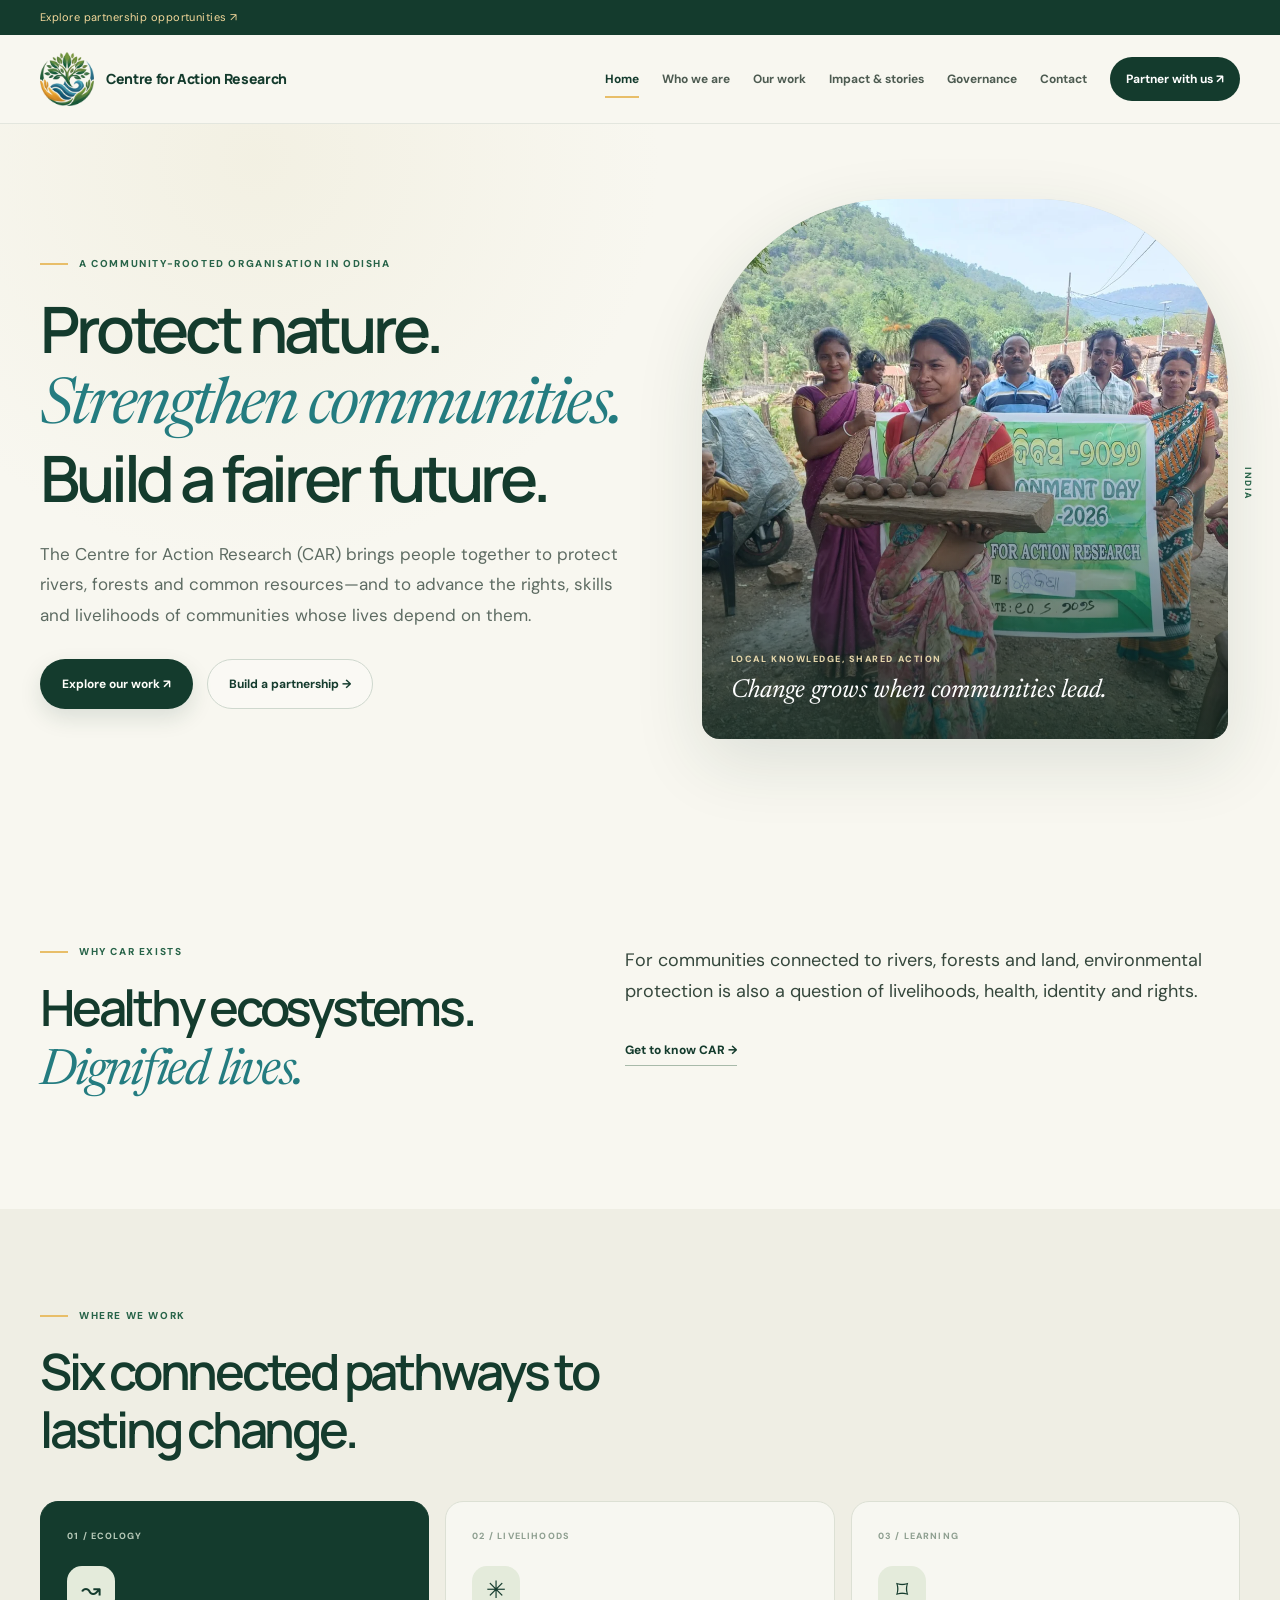
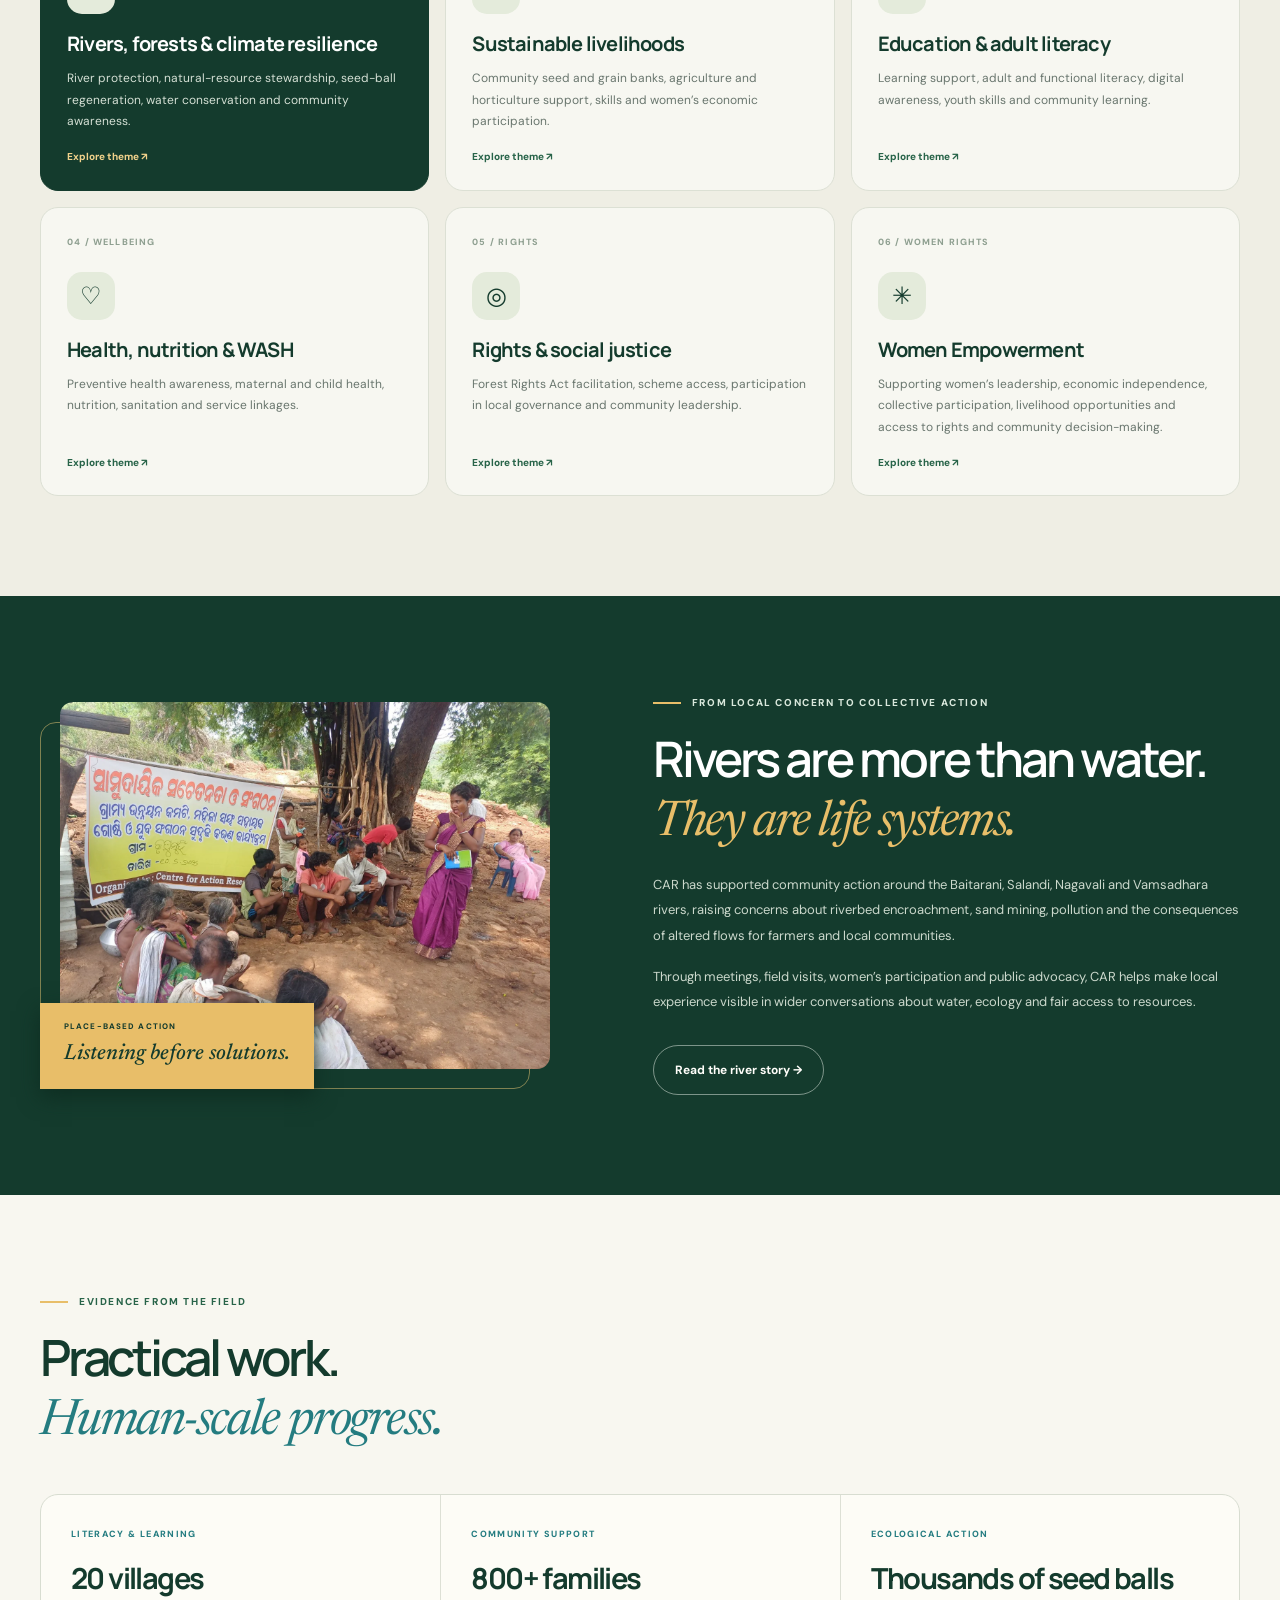
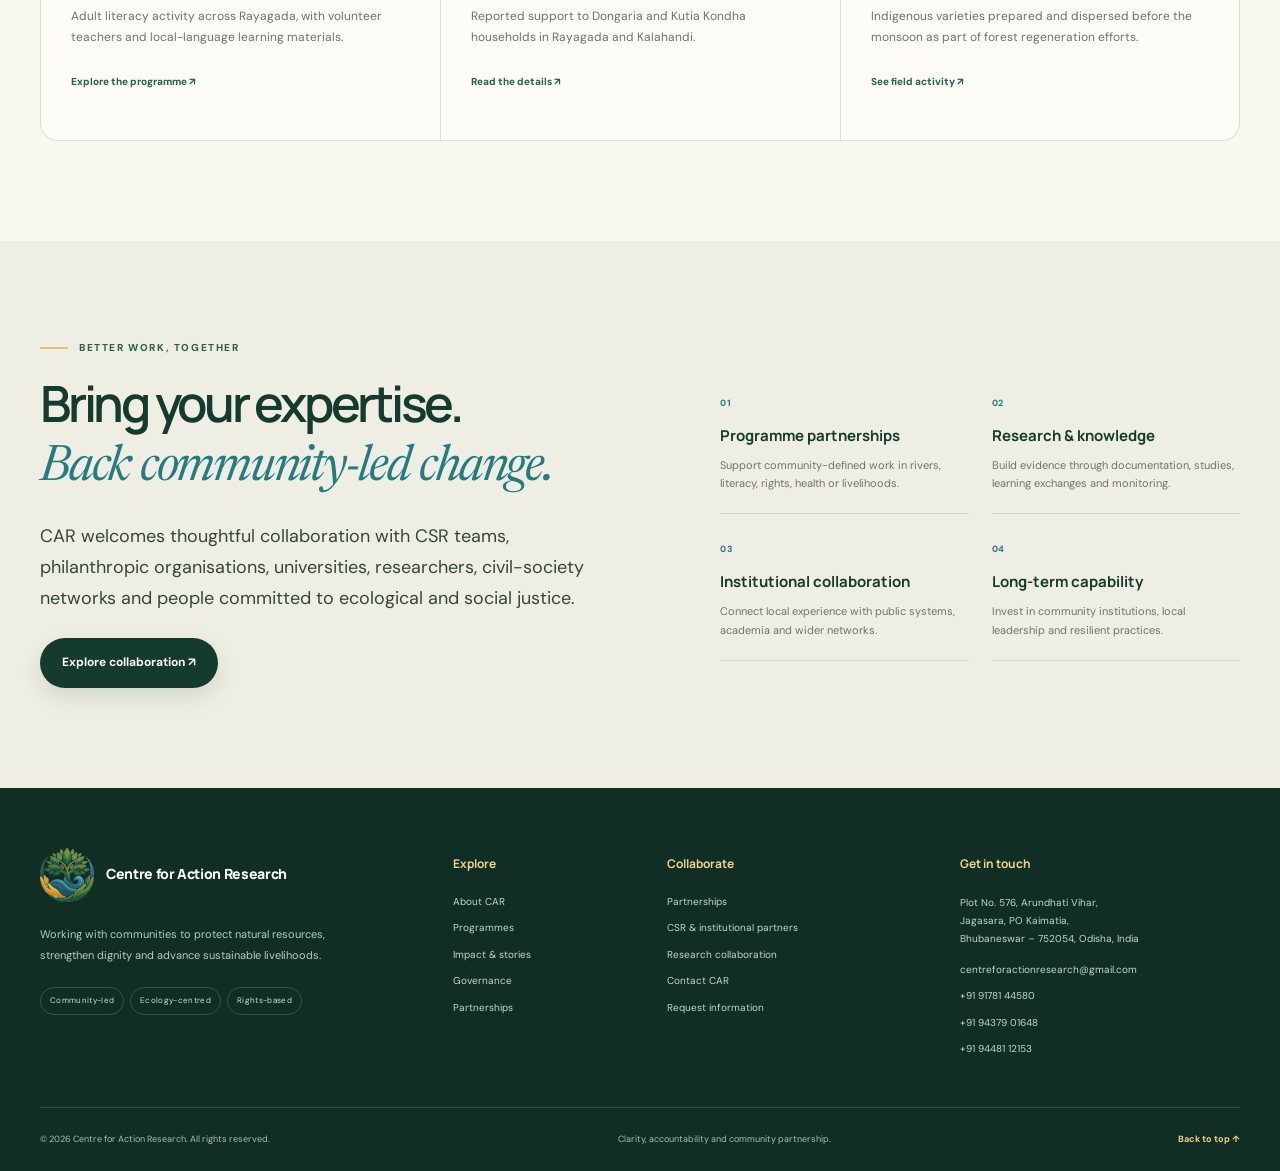
==== commit 1a43b402: "Update index.html" ====
--- a/index.html
+++ b/index.html
@@ -8,7 +8,7 @@
 <a class="work-card" data-reveal="" href="programmes.html#livelihoods"><div class="card-number">02 / LIVELIHOODS</div><div class="card-icon">✳</div><h3>Sustainable livelihoods</h3><p>Community seed and grain banks, agriculture and horticulture support, skills and women’s economic participation.</p><span class="card-arrow">Explore theme ↗</span></a>
 <a class="work-card" data-reveal="" href="programmes.html#learning"><div class="card-number">03 / LEARNING</div><div class="card-icon">⌑</div><h3>Education &amp; adult literacy</h3><p>Learning support, adult and functional literacy, digital awareness, youth skills and community learning.</p><span class="card-arrow">Explore theme ↗</span></a>
 <a class="work-card" data-reveal="" href="programmes.html#health"><div class="card-number">04 / WELLBEING</div><div class="card-icon">♡</div><h3>Health, nutrition &amp; WASH</h3><p>Preventive health awareness, maternal and child health, nutrition, sanitation and service linkages.</p><span class="card-arrow">Explore theme ↗</span></a>
-<a class="work-card" data-reveal="" href="programmes.html#justice"><div class="card-number">05 / RIGHTS</div><div class="card-icon">◎</div><h3>Rights &amp; social justice</h3><p>Forest Rights Act facilitation, scheme access, participation in local governance and community leadership.</p><span class="card-arrow">Explore theme ↗</span></a><a class="work-card" data-reveal="" href="programmes.html#women-rights"><div class="card-number">02 / LIVELIHOODS</div><div class="card-icon">✳</div><h3>Sustainable livelihoods</h3><p>Community seed and grain banks, agriculture and horticulture support, skills and women’s economic participation.</p><span class="card-arrow">Explore theme ↗</span></a></div></div></section>
+<a class="work-card" data-reveal="" href="programmes.html#justice"><div class="card-number">05 / RIGHTS</div><div class="card-icon">◎</div><h3>Rights &amp; social justice</h3><p>Forest Rights Act facilitation, scheme access, participation in local governance and community leadership.</p><span class="card-arrow">Explore theme ↗</span></a><a class="work-card" data-reveal="" href="programmes.html#women-rights"><div class="card-number">06 / WOMEN RIGHTS</div><div class="card-icon">✳</div><h3>Women Empowerment</h3><p>Supporting women’s leadership, economic independence, collective participation, livelihood opportunities and access to rights and community decision-making.</p><span class="card-arrow">Explore theme ↗</span></a></div></div></section>
 <section class="section river-story"><div class="container story-grid"><div class="story-image" data-reveal=""><img alt="Community members gathered under a tree for a local discussion" src="assets/community-dialogue.webp"/><div class="image-label"><span>PLACE-BASED ACTION</span><b>Listening before solutions.</b></div></div><div class="story-copy" data-reveal=""><div class="eyebrow eyebrow-light"><span class="eyebrow-line"></span>From local concern to collective action</div><h2>Rivers are more than water.<br/><em>They are life systems.</em></h2><p>CAR has supported community action around the Baitarani, Salandi, Nagavali and Vamsadhara rivers, raising concerns about riverbed encroachment, sand mining, pollution and the consequences of altered flows for farmers and local communities.</p><p>Through meetings, field visits, women’s participation and public advocacy, CAR helps make local experience visible in wider conversations about water, ecology and fair access to resources.</p><a class="btn btn-light-outline" href="impact.html#rivers">Read the river story →</a></div></div></section>
 <section class="section"><div class="container"><div class="section-heading-row" data-reveal=""><div><div class="eyebrow"><span class="eyebrow-line"></span>Evidence from the field</div><h2>Practical work.<br/><em>Human-scale progress.</em></h2></div></div><div class="impact-band"><article class="impact-feature"><span class="impact-label">LITERACY &amp; LEARNING</span><strong>20 villages</strong><p>Adult literacy activity across Rayagada, with volunteer teachers and local-language learning materials.</p><a href="impact.html#literacy">Explore the programme ↗</a></article><article class="impact-feature"><span class="impact-label">COMMUNITY SUPPORT</span><strong>800+ families</strong><p>Reported support to Dongaria and Kutia Kondha households in Rayagada and Kalahandi.</p><a href="impact.html#pvtg">Read the details ↗</a></article><article class="impact-feature"><span class="impact-label">ECOLOGICAL ACTION</span><strong>Thousands of seed balls</strong><p>Indigenous varieties prepared and dispersed before the monsoon as part of forest regeneration efforts.</p><a href="impact.html#seedballs">See field activity ↗</a></article></div></div></section>
 <section class="section section-paper"><div class="container partners-grid"><div data-reveal=""><div class="eyebrow"><span class="eyebrow-line"></span>Better work, together</div><h2>Bring your expertise.<br/><em>Back community-led change.</em></h2><p class="lead">CAR welcomes thoughtful collaboration with CSR teams, philanthropic organisations, universities, researchers, civil-society networks and people committed to ecological and social justice.</p><a class="btn btn-primary" href="partnerships.html">Explore collaboration ↗</a></div><div class="partner-note-grid" data-reveal=""><div class="partner-note"><span>01</span><b>Programme partnerships</b><p>Support community-defined work in rivers, literacy, rights, health or livelihoods.</p></div><div class="partner-note"><span>02</span><b>Research &amp; knowledge</b><p>Build evidence through documentation, studies, learning exchanges and monitoring.</p></div><div class="partner-note"><span>03</span><b>Institutional collaboration</b><p>Connect local experience with public systems, academia and wider networks.</p></div><div class="partner-note"><span>04</span><b>Long-term capability</b><p>Invest in community institutions, local leadership and resilient practices.</p></div></div></div></section>
--- a/assets/styles.css
+++ b/assets/styles.css
@@ -95,3 +95,147 @@
 
 /* Accessible values list: replaces the circular Core Values graphic per client feedback. */
 .values-list-grid{display:grid;grid-template-columns:repeat(3,minmax(0,1fr));gap:16px;margin-top:30px}.value-card{background:var(--white);border:1px solid var(--line);border-radius:18px;padding:22px;box-shadow:0 8px 28px rgba(25,57,41,.05)}.value-card h3{margin:0 0 8px;color:var(--forest);font-family:var(--display);font-size:18px}.value-card p{margin:0;color:var(--muted);font-size:14px}@media(max-width:760px){.values-list-grid{grid-template-columns:repeat(2,minmax(0,1fr));gap:12px}.value-card{padding:17px}}@media(max-width:460px){.values-list-grid{grid-template-columns:1fr}}
+
+/* PROGRAMMES PAGE — FINAL UNIFORM LAYOUT */
+
+.programme-list .programme-block {
+  display: grid !important;
+  grid-template-columns: minmax(0, 1.65fr) minmax(220px, 0.8fr) !important;
+  gap: clamp(24px, 3vw, 42px) !important;
+  align-items: start !important;
+}
+
+/* Content takes priority */
+.programme-list .programme-block > .programme-content {
+  grid-column: 1 !important;
+  grid-row: 1 !important;
+  order: 0 !important;
+  width: 100% !important;
+  max-width: none !important;
+  min-width: 0 !important;
+}
+
+/* Smaller image on the right */
+.programme-list .programme-block > .programme-art {
+  grid-column: 2 !important;
+  grid-row: 1 !important;
+  order: 0 !important;
+  width: 100% !important;
+  min-width: 0 !important;
+  min-height: 0 !important;
+  aspect-ratio: 4 / 5 !important;
+  height: auto !important;
+}
+
+/* Consistent image cropping */
+.programme-list .programme-art.has-photo img {
+  position: absolute !important;
+  inset: 0 !important;
+  width: 100% !important;
+  height: 100% !important;
+  object-fit: cover !important;
+}
+
+/* Prevent alternating sections from reversing the layout */
+.programme-list .programme-reverse > .programme-content,
+.programme-list .programme-reverse > .programme-art {
+  grid-column: auto !important;
+  grid-row: auto !important;
+  order: 0 !important;
+}
+
+.programme-list .programme-reverse > .programme-content {
+  grid-column: 1 !important;
+  grid-row: 1 !important;
+}
+
+.programme-list .programme-reverse > .programme-art {
+  grid-column: 2 !important;
+  grid-row: 1 !important;
+}
+
+/* Readable text */
+.programme-list .programme-content h3 {
+  font-size: clamp(24px, 2.2vw, 29px) !important;
+  line-height: 1.25 !important;
+}
+
+.programme-list .programme-content > p {
+  max-width: none !important;
+  font-size: 14px !important;
+  line-height: 1.85 !important;
+}
+
+/* Activities and outcome card: no overlap */
+.programme-list .programme-details {
+  display: grid !important;
+  grid-template-columns: minmax(0, 1.2fr) minmax(190px, 0.8fr) !important;
+  gap: 24px !important;
+  align-items: start !important;
+  width: 100% !important;
+  min-width: 0 !important;
+}
+
+.programme-list .programme-details > * {
+  position: static !important;
+  inset: auto !important;
+  transform: none !important;
+  float: none !important;
+  width: auto !important;
+  min-width: 0 !important;
+  max-width: none !important;
+  margin: 0 !important;
+}
+
+.programme-list .programme-details ul {
+  padding-left: 19px !important;
+  font-size: 12px !important;
+  line-height: 1.85 !important;
+  overflow-wrap: anywhere;
+}
+
+.programme-list .outcome-note {
+  position: static !important;
+  align-self: start !important;
+  width: 100% !important;
+  max-width: none !important;
+  margin: 0 !important;
+}
+
+/* Tablet */
+@media (max-width: 900px) {
+  .programme-list .programme-block {
+    grid-template-columns: minmax(0, 1.3fr) minmax(180px, 0.7fr) !important;
+    gap: 22px !important;
+  }
+
+  .programme-list .programme-details {
+    grid-template-columns: minmax(0, 1fr) !important;
+    gap: 18px !important;
+  }
+}
+
+/* Mobile */
+@media (max-width: 620px) {
+  .programme-list .programme-block {
+    grid-template-columns: minmax(0, 1fr) !important;
+    gap: 20px !important;
+  }
+
+  .programme-list .programme-block > .programme-art,
+  .programme-list .programme-block.programme-reverse > .programme-art {
+    grid-column: 1 !important;
+    grid-row: 1 !important;
+    aspect-ratio: 16 / 9 !important;
+  }
+
+  .programme-list .programme-block > .programme-content,
+  .programme-list .programme-block.programme-reverse > .programme-content {
+    grid-column: 1 !important;
+    grid-row: 2 !important;
+  }
+
+  .programme-list .programme-details {
+    grid-template-columns: minmax(0, 1fr) !important;
+  }
+}
